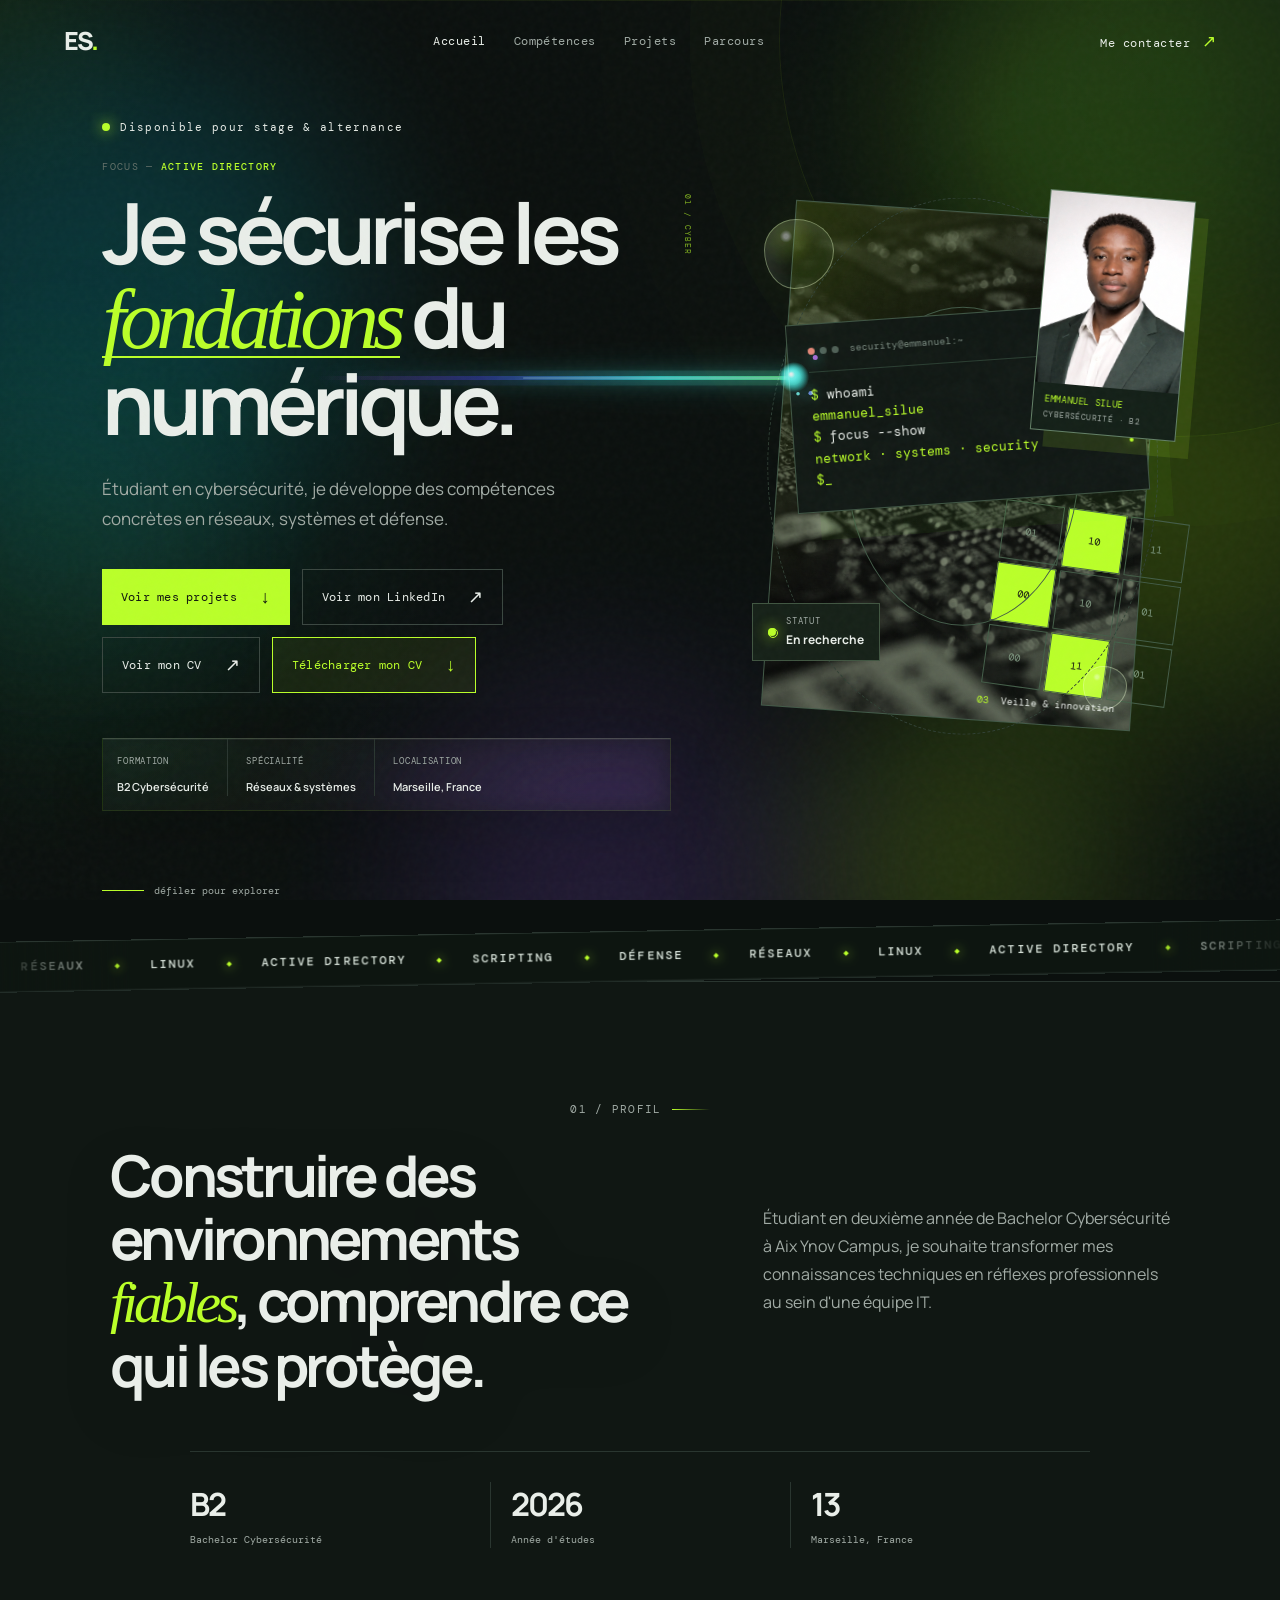
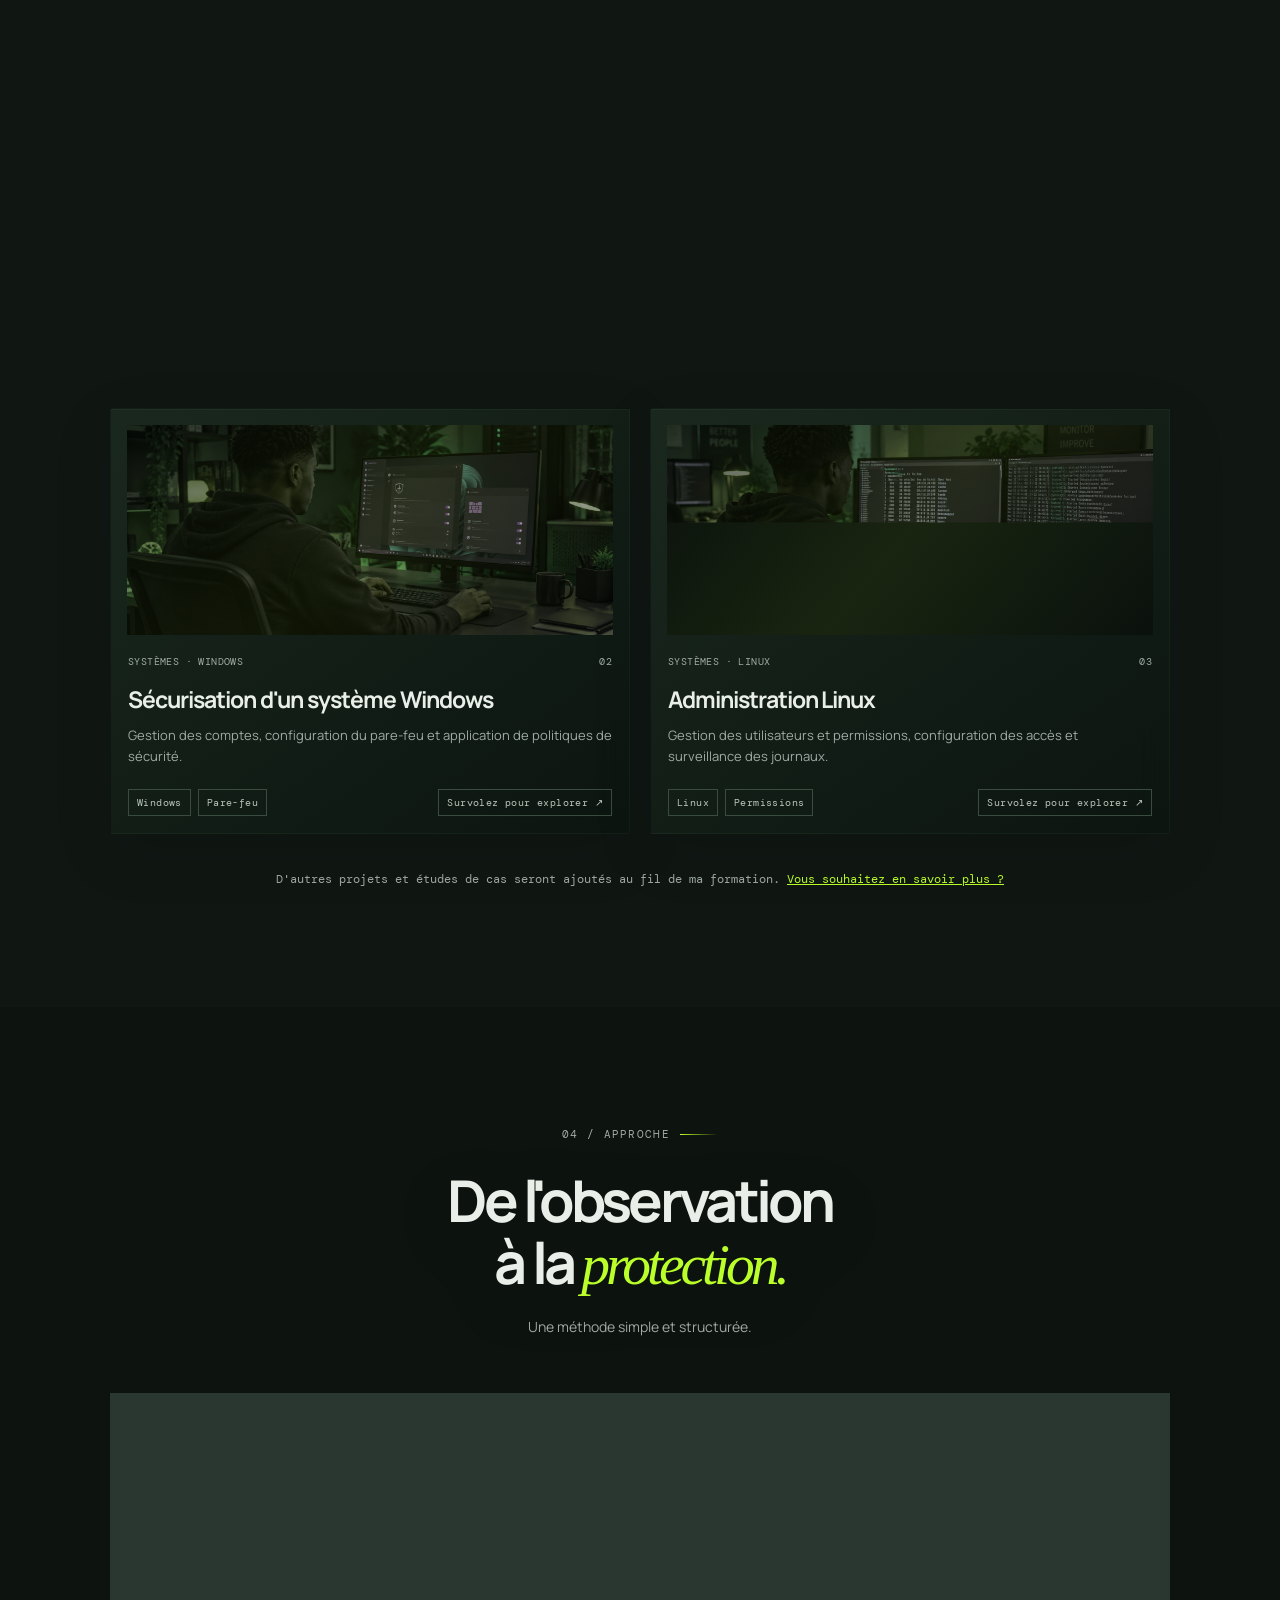
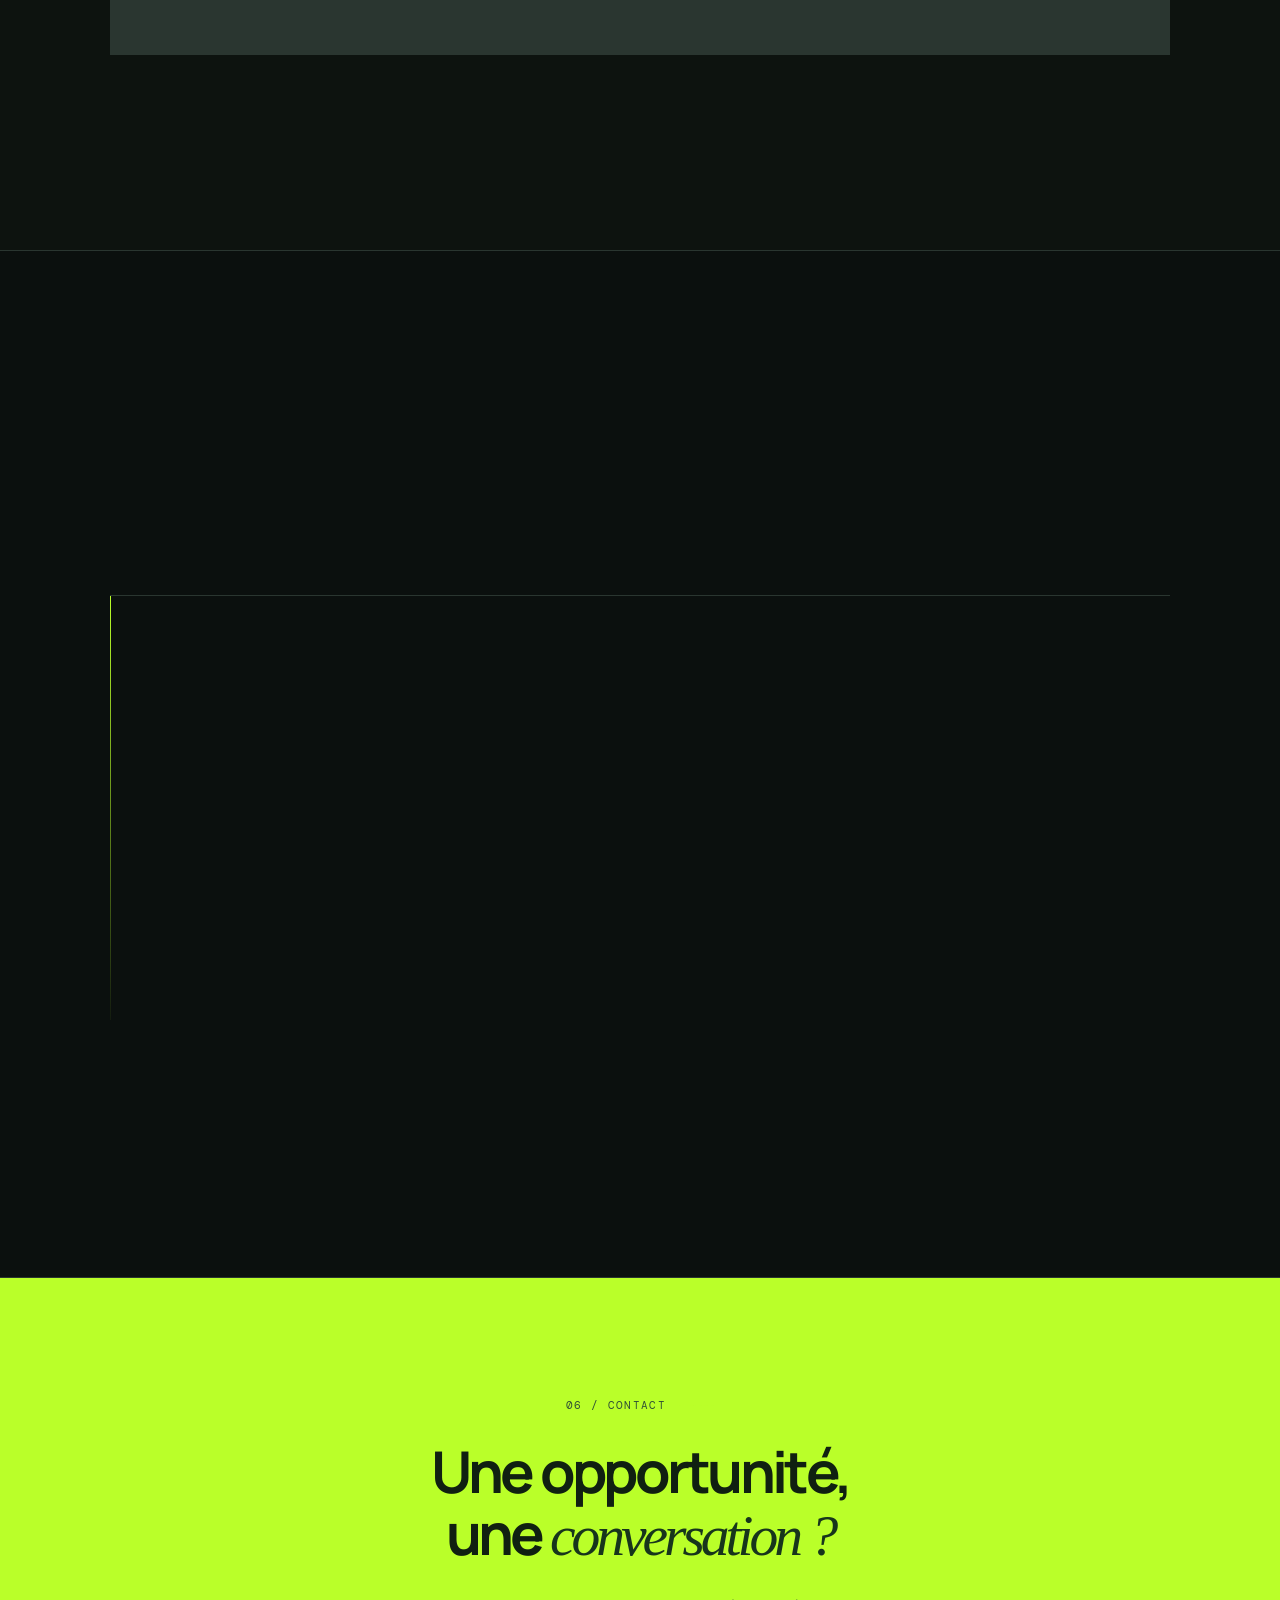
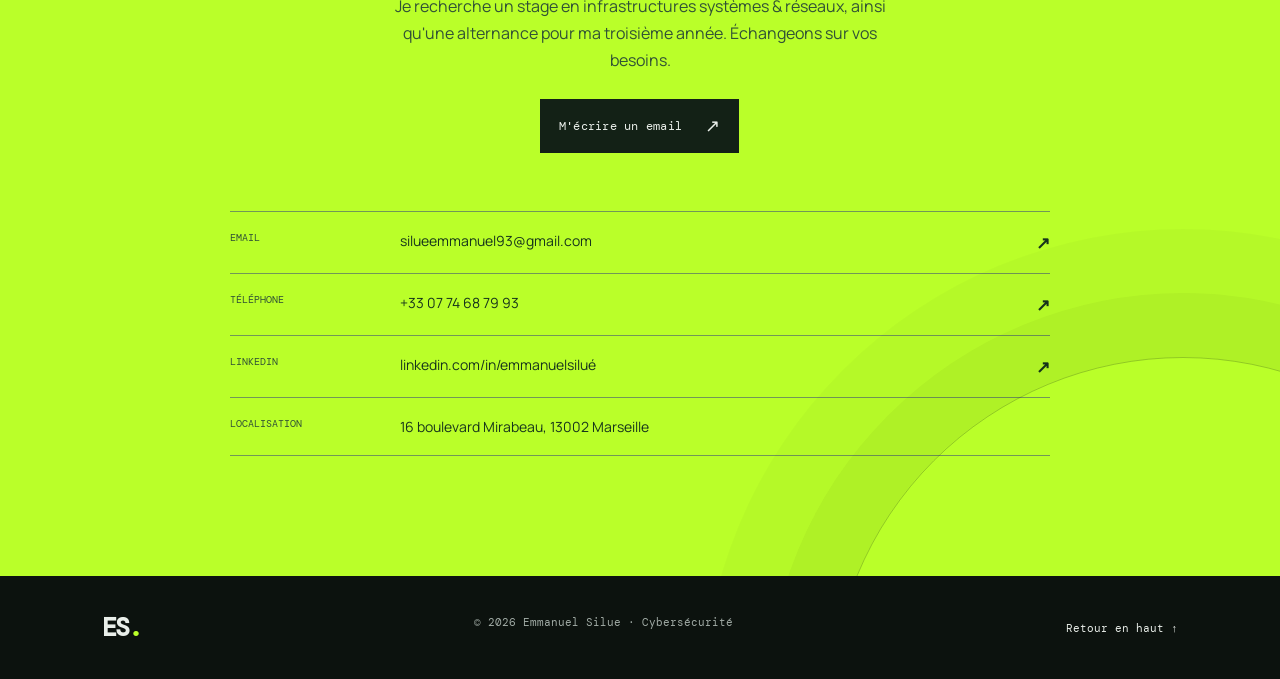
==== index.html @ ebdb75e3 "Ajout du portfolio" ====
<!doctype html>
<html lang="fr">
  <head>
    <meta charset="UTF-8" />
    <meta name="viewport" content="width=device-width, initial-scale=1.0" />
    <meta name="description" content="Portfolio d'Emmanuel Silue, étudiant en cybersécurité spécialisé réseaux et infrastructures systèmes." />
    <title>Emmanuel Silue — Cybersécurité</title>
    <link rel="preconnect" href="https://fonts.googleapis.com" />
    <link rel="preconnect" href="https://fonts.gstatic.com" crossorigin />
    <link href="https://fonts.googleapis.com/css2?family=DM+Mono:wght@400;500&family=Manrope:wght@400;500;600;700;800&display=swap" rel="stylesheet" />
    <link rel="stylesheet" href="styles.css" />
    <link rel="stylesheet" href="enhancements.css" />
    <link rel="stylesheet" href="project-dialog.css" />
    <link rel="stylesheet" href="premium.css" />
    <link rel="stylesheet" href="project-hover.css" />
    <link rel="stylesheet" href="project-images.css" />
    <link rel="stylesheet" href="portrait.css" />
    <link rel="stylesheet" href="motion.css?v=4" />
    <link rel="stylesheet" href="effects.css?v=4" />
    <link rel="stylesheet" href="v4.css?v=4" />
  </head>
  <body>
    <div class="boot-sequence" aria-hidden="true">
      <div class="boot-mark">ES<span>.</span></div>
      <div class="boot-copy"><span>INITIALISATION DU PORTFOLIO</span><b></b></div>
      <div class="boot-code">SYSTEMS · NETWORKS · SECURITY</div>
    </div>
    <canvas id="liquid-canvas" aria-hidden="true"></canvas>
    <div class="liquid-lens" aria-hidden="true"></div>
    <div class="chromatic-aurora" aria-hidden="true"><i></i><i></i><i></i></div>
    <div class="ambient-motion" aria-hidden="true"><i></i><i></i><i></i></div>
    <div class="motion-cursor" aria-hidden="true"><span></span></div>
    <div class="noise" aria-hidden="true"></div>
    <div class="cursor-glow" aria-hidden="true"></div>
    <div class="scan-line" aria-hidden="true"></div>
    <div class="reading-progress" aria-hidden="true"><span></span></div>

    <header class="site-header">
      <a class="brand" href="#accueil" aria-label="Retour à l'accueil">ES<span>.</span></a>
      <nav aria-label="Navigation principale">
        <a class="nav-link active" href="#accueil">Accueil</a>
        <a class="nav-link" href="#competences">Compétences</a>
        <a class="nav-link" href="#projets">Projets</a>
        <a class="nav-link" href="#parcours">Parcours</a>
      </nav>
      <a class="contact-top" href="#contact">Me contacter <span aria-hidden="true">↗</span></a>
    </header>

    <main>
      <section class="hero section" id="accueil">
        <div class="hero-copy reveal">
          <p class="eyebrow"><span></span> Disponible pour stage & alternance</p>
          <p class="role-loop" aria-label="Domaines de spécialisation">FOCUS — <strong id="role-word">RÉSEAUX</strong></p>
          <h1>Je sécurise les<br /><em>fondations</em> du numérique.</h1>
          <p class="intro">Étudiant en cybersécurité, je développe des compétences concrètes en réseaux, systèmes et défense.</p>
          <div class="hero-actions">
            <a class="button button-primary" href="#projets">Voir mes projets <span>↓</span></a>
            <a class="button button-ghost" href="https://www.linkedin.com/in/emmanuelsilu%C3%A9" target="_blank" rel="noopener noreferrer">Voir mon LinkedIn <span>↗</span></a>
            <a class="button button-ghost" href="CV_Emmanuel_Silue.pdf" target="_blank" rel="noopener noreferrer">Voir mon CV <span>↗</span></a>
            <a class="button button-cv" href="CV_Emmanuel_Silue.pdf" download="CV_Emmanuel_Silue.pdf">Télécharger mon CV <span>↓</span></a>
          </div>
          <div class="hero-metrics" aria-label="Informations principales">
            <div><span>FORMATION</span><strong>B2 Cybersécurité</strong></div>
            <div><span>SPÉCIALITÉ</span><strong>Réseaux & systèmes</strong></div>
            <div><span>LOCALISATION</span><strong>Marseille, France</strong></div>
          </div>
        </div>
        <div class="hero-art reveal" aria-label="Visuels liés à la cybersécurité" role="img">
          <div class="liquid-orb liquid-orb-one" aria-hidden="true"></div>
          <div class="liquid-orb liquid-orb-two" aria-hidden="true"></div>
          <div class="cyber-slideshow" aria-hidden="true">
            <div class="cyber-slide active" style="background-image:url('assets/cyber-network.jpg')"></div>
            <div class="cyber-slide" style="background-image:url('assets/server-room.jpg')"></div>
            <div class="cyber-slide" style="background-image:url('assets/circuit-board.jpg')"></div>
            <div class="slide-caption"><span id="slide-number">01</span><span id="slide-title">Analyse des flux</span></div>
          </div>
          <figure class="portrait-card">
            <img src="assets/emmanuel-silue.jpeg" alt="Portrait professionnel d'Emmanuel Silue" />
            <figcaption><span>EMMANUEL SILUE</span><small>CYBERSÉCURITÉ · B2</small></figcaption>
          </figure>
          <div class="orbit orbit-one"></div><div class="orbit orbit-two"></div>
          <div class="terminal-card">
            <div class="terminal-bar"><i></i><i></i><i></i><span>security@emmanuel:~</span></div>
            <p><b>$</b> whoami</p>
            <p class="terminal-output">emmanuel_silue</p>
            <p><b>$</b> focus --show</p>
            <p class="terminal-output">network · systems · security</p>
            <p><b>$</b><span class="caret">_</span></p>
          </div>
          <div class="status-card"><span class="status-dot"></span><div><small>STATUT</small><strong>En recherche</strong></div></div>
          <div class="grid-core"><span>01</span><span>10</span><span>11</span><span>00</span><span>10</span><span>01</span><span>00</span><span>11</span><span>01</span></div>
        </div>
        <div class="scroll-hint"><span></span> défiler pour explorer</div>
      </section>

      <div class="tech-marquee" aria-hidden="true">
        <div class="tech-marquee-track">
          <span>RÉSEAUX</span><i>◆</i><span>LINUX</span><i>◆</i><span>ACTIVE DIRECTORY</span><i>◆</i><span>SCRIPTING</span><i>◆</i><span>DÉFENSE</span><i>◆</i>
          <span>RÉSEAUX</span><i>◆</i><span>LINUX</span><i>◆</i><span>ACTIVE DIRECTORY</span><i>◆</i><span>SCRIPTING</span><i>◆</i><span>DÉFENSE</span><i>◆</i>
        </div>
      </div>

      <section class="about section section-grid" id="profil">
        <p class="section-label reveal">01 / PROFIL</p>
        <div class="about-content reveal">
          <h2>Construire des environnements <em>fiables</em>, comprendre ce qui les protège.</h2>
          <div class="about-text"><p>Étudiant en deuxième année de Bachelor Cybersécurité à Aix Ynov Campus, je souhaite transformer mes connaissances techniques en réflexes professionnels au sein d'une équipe IT.</p></div>
        </div>
        <div class="stats reveal">
          <div><strong>B2</strong><span>Bachelor Cybersécurité</span></div>
          <div><strong>2026</strong><span>Année d'études</span></div>
          <div><strong>13</strong><span>Marseille, France</span></div>
        </div>
      </section>

      <section class="skills section" id="competences">
        <p class="section-label reveal">02 / COMPÉTENCES</p>
        <div class="section-heading reveal"><h2>Mon terrain<br />d'<em>apprentissage.</em></h2><p>Des compétences développées par la pratique.</p></div>
        <div class="skills-list">
          <article class="skill-row reveal"><span class="skill-number">01</span><div><h3>Systèmes</h3><p>Administration et sécurisation d'environnements Windows & Linux.</p></div><div class="tags"><span>Windows</span><span>Linux</span><span>Permissions</span><span>Journaux système</span></div><span class="skill-arrow">↗</span></article>
          <article class="skill-row reveal"><span class="skill-number">02</span><div><h3>Réseaux</h3><p>Compréhension, analyse et surveillance des flux réseau.</p></div><div class="tags"><span>TCP/IP</span><span>DNS</span><span>HTTP</span><span>Wireshark</span></div><span class="skill-arrow">↗</span></article>
          <article class="skill-row reveal"><span class="skill-number">03</span><div><h3>Sécurité</h3><p>Mise en œuvre de bonnes pratiques de protection des postes.</p></div><div class="tags"><span>Pare-feu</span><span>Comptes utilisateurs</span><span>Mises à jour</span><span>Politiques</span></div><span class="skill-arrow">↗</span></article>
          <article class="skill-row reveal"><span class="skill-number">04</span><div><h3>Environnements</h3><p>Expérimentation et mise en situation dans des laboratoires dédiés.</p></div><div class="tags"><span>Machines virtuelles</span><span>Veille</span><span>Analyse</span></div><span class="skill-arrow">↗</span></article>
        </div>
      </section>

      <section class="projects section" id="projets">
        <p class="section-label reveal">03 / PROJETS</p>
        <div class="section-heading reveal"><h2>Apprendre en<br /><em>faisant.</em></h2><p>Trois projets techniques essentiels.</p></div>
        <div class="projects-grid">
          <article class="project-card large reveal project-interactive" tabindex="0"><div class="project-visual project-photo"><img src="assets/network-human.png" alt="Illustration d'un étudiant analysant du trafic réseau" /><span>TCP</span><span>DNS</span><span>HTTP</span><span>ACK</span></div><div class="project-meta"><span>RÉSEAU · WIRESHARK</span><span>01</span></div><h3>Analyse de trafic réseau</h3><p>Capture de paquets, lecture des protocoles TCP/IP, HTTP et DNS, puis identification d'anomalies de communication.</p><div class="project-footer"><span>Wireshark</span><span>TCP/IP</span><span class="hover-label">Survolez pour explorer ↗</span></div><div class="project-hover-panel"><span>01 / ANALYSE RÉSEAU</span><h3>Ce que j'ai réalisé</h3><ul><li>Capture et lecture de paquets sur un environnement de test.</li><li>Analyse des protocoles TCP/IP, DNS et HTTP.</li><li>Repérage de communications inhabituelles.</li></ul><div><b>Compétences :</b> Wireshark · TCP/IP · DNS · HTTP</div></div></article>
          <article class="project-card reveal project-interactive" tabindex="0"><div class="project-visual project-photo"><img src="assets/windows-human.png" alt="Illustration d'un étudiant sécurisant un poste Windows" /></div><div class="project-meta"><span>SYSTÈMES · WINDOWS</span><span>02</span></div><h3>Sécurisation d'un système Windows</h3><p>Gestion des comptes, configuration du pare-feu et application de politiques de sécurité.</p><div class="project-footer"><span>Windows</span><span>Pare-feu</span><span class="hover-label">Survolez pour explorer ↗</span></div><div class="project-hover-panel"><span>02 / SÉCURITÉ WINDOWS</span><h3>Ce que j'ai réalisé</h3><ul><li>Gestion des comptes et des droits utilisateurs.</li><li>Configuration du pare-feu Windows.</li><li>Application de mises à jour et de politiques de sécurité.</li></ul><div><b>Compétences :</b> Windows · Pare-feu · Comptes · Mises à jour</div></div></article>
          <article class="project-card reveal project-interactive" tabindex="0"><div class="project-visual project-photo"><img src="assets/linux-human.png" alt="Illustration d'un étudiant administrant un système Linux" /></div><div class="project-meta"><span>SYSTÈMES · LINUX</span><span>03</span></div><h3>Administration Linux</h3><p>Gestion des utilisateurs et permissions, configuration des accès et surveillance des journaux.</p><div class="project-footer"><span>Linux</span><span>Permissions</span><span class="hover-label">Survolez pour explorer ↗</span></div><div class="project-hover-panel"><span>03 / ADMINISTRATION LINUX</span><h3>Ce que j'ai réalisé</h3><ul><li>Gestion des utilisateurs, groupes et droits d'accès.</li><li>Configuration des permissions fichiers et répertoires.</li><li>Consultation des journaux système pour suivre l'activité.</li></ul><div><b>Compétences :</b> Linux · Permissions · Accès · Journaux</div></div></article>
        </div>
        <p class="project-note reveal">D'autres projets et études de cas seront ajoutés au fil de ma formation. <a href="#contact">Vous souhaitez en savoir plus ?</a></p>
      </section>

      <dialog class="project-dialog" id="project-dialog" aria-labelledby="dialog-title">
        <div class="dialog-top"><span id="dialog-category">PROJET</span><button class="dialog-close" type="button" aria-label="Fermer la fiche projet">×</button></div>
        <h2 id="dialog-title"></h2><p class="dialog-intro" id="dialog-intro"></p>
        <div class="dialog-grid"><div><h3>Ce que j'ai réalisé</h3><ul id="dialog-tasks"></ul></div><div><h3>Compétences mobilisées</h3><div class="dialog-tags" id="dialog-tags"></div><h3 class="learning-title">Ce que ce projet m'a apporté</h3><p id="dialog-learning"></p></div></div>
        <p class="dialog-note">Projet réalisé dans le cadre de ma formation en cybersécurité.</p>
      </dialog>

      <section class="method section" id="approche">
        <p class="section-label reveal">04 / APPROCHE</p>
        <div class="section-heading reveal"><h2>De l'observation<br />à la <em>protection.</em></h2><p>Une méthode simple et structurée.</p></div>
        <div class="method-grid">
          <article class="method-card reveal"><span>01</span><div class="method-icon">⌁</div><h3>Observer</h3><p>Comprendre les équipements, flux, comptes et services actifs.</p></article>
          <article class="method-card reveal"><span>02</span><div class="method-icon">◉</div><h3>Analyser</h3><p>Étudier les échanges et repérer les comportements inhabituels.</p></article>
          <article class="method-card reveal"><span>03</span><div class="method-icon">◇</div><h3>Renforcer</h3><p>Appliquer les protections adaptées à l'environnement.</p></article>
          <article class="method-card reveal"><span>04</span><div class="method-icon">↻</div><h3>Progresser</h3><p>Documenter, tester et améliorer continuellement.</p></article>
        </div>
        <div class="recruiter-note reveal"><span>OBJECTIF</span><p>Contribuer à l'administration et à la sécurisation d'une infrastructure IT.</p></div>
      </section>

      <section class="journey section" id="parcours">
        <p class="section-label reveal">05 / PARCOURS</p>
        <div class="section-heading reveal"><h2>Une trajectoire<br />en <em>construction.</em></h2></div>
        <div class="timeline">
          <article class="timeline-item reveal"><div class="timeline-date">2026 — aujourd'hui</div><div><h3>Bachelor Cybersécurité · B2</h3><p>Aix Ynov Campus, Marseille</p></div><span class="timeline-state">EN COURS</span></article>
          <article class="timeline-item reveal"><div class="timeline-date">2025</div><div><h3>Bachelor Cybersécurité · B1</h3><p>Aix Ynov Campus, France</p></div></article>
          <article class="timeline-item reveal"><div class="timeline-date">2024</div><div><h3>Licence 1 Multimédia & Art numérique</h3><p>Université Virtuelle de Côte d'Ivoire</p></div></article>
          <article class="timeline-item reveal"><div class="timeline-date">2023</div><div><h3>Baccalauréat série D</h3><p>Abidjan, Côte d'Ivoire</p></div></article>
        </div>
        <div class="experience reveal"><p class="section-label">QUALITÉS</p><p>Communication, écoute et autonomie au service de mes projets techniques.</p></div>
      </section>

      <section class="contact section" id="contact">
        <p class="section-label reveal">06 / CONTACT</p>
        <div class="contact-main reveal"><h2>Une opportunité,<br />une <em>conversation ?</em></h2><p>Je recherche un stage en infrastructures systèmes & réseaux, ainsi qu'une alternance pour ma troisième année. Échangeons sur vos besoins.</p><a class="button button-primary" href="mailto:silueemmanuel93@gmail.com">M'écrire un email <span>↗</span></a></div>
        <div class="contact-details reveal">
          <a href="mailto:silueemmanuel93@gmail.com"><span>EMAIL</span>silueemmanuel93@gmail.com <b>↗</b></a>
          <a href="tel:+33774687993"><span>TÉLÉPHONE</span>+33 07 74 68 79 93 <b>↗</b></a>
          <a href="https://www.linkedin.com/in/emmanuelsilu%C3%A9" target="_blank" rel="noopener noreferrer" aria-label="Ouvrir le profil LinkedIn d'Emmanuel Silue dans un nouvel onglet"><span>LINKEDIN</span>linkedin.com/in/emmanuelsilué <b>↗</b></a>
          <div><span>LOCALISATION</span>16 boulevard Mirabeau, 13002 Marseille</div>
        </div>
      </section>
    </main>
    <footer><a class="brand" href="#accueil">ES<span>.</span></a><p>© <span id="year"></span> Emmanuel Silue · Cybersécurité</p><a href="#accueil">Retour en haut ↑</a></footer>
    <script src="script.js?v=4"></script>
    <script src="effects.js?v=4"></script>
  </body>
</html>
---- styles.css ----
:root{--ink:#e9eee9;--muted:#a1aba5;--paper:#0b100e;--panel:#121a16;--line:#2a3630;--lime:#baff29;--acid:#dfff55;--mono:'DM Mono',monospace;--sans:'Manrope',sans-serif}*{box-sizing:border-box}html{scroll-behavior:smooth}body{margin:0;background:var(--paper);color:var(--ink);font-family:var(--sans);overflow-x:hidden}.noise{position:fixed;inset:0;pointer-events:none;opacity:.035;z-index:8;background-image:url("data:image/svg+xml,%3Csvg viewBox='0 0 180 180' xmlns='http://www.w3.org/2000/svg'%3E%3Cfilter id='n'%3E%3CfeTurbulence type='fractalNoise' baseFrequency='.8' numOctaves='4' stitchTiles='stitch'/%3E%3C/filter%3E%3Crect width='100%25' height='100%25' filter='url(%23n)' opacity='.8'/%3E%3C/svg%3E")}.cursor-glow{position:fixed;width:460px;height:460px;border-radius:50%;pointer-events:none;background:radial-gradient(circle,rgba(132,255,42,.06),transparent 65%);transform:translate(-50%,-50%);z-index:-1}.site-header{height:82px;position:fixed;top:0;z-index:7;width:100%;display:flex;align-items:center;justify-content:space-between;padding:0 clamp(22px,5vw,80px);border-bottom:1px solid transparent;transition:.35s}.site-header.scrolled{background:rgba(11,16,14,.86);backdrop-filter:blur(18px);border-color:var(--line)}.brand{font-size:25px;letter-spacing:-2px;font-weight:800;color:var(--ink);text-decoration:none}.brand span{color:var(--lime)}nav{display:flex;gap:28px}.nav-link,.contact-top{font:12px var(--mono);letter-spacing:.04em;text-decoration:none;color:var(--muted);transition:color .2s}.nav-link:hover,.nav-link.active,.contact-top{color:var(--ink)}.contact-top span{color:var(--lime);font-size:17px;margin-left:4px}.section{padding:140px clamp(22px,8vw,128px);position:relative}.hero{min-height:100vh;display:flex;align-items:center;padding-top:112px;gap:6vw}.hero-copy{max-width:700px;position:relative;z-index:1}.eyebrow,.section-label{font:11px var(--mono);letter-spacing:.12em;color:var(--muted);margin:0 0 26px}.eyebrow{color:var(--ink);display:flex;gap:10px;align-items:center}.eyebrow span,.status-dot{width:8px;height:8px;background:var(--lime);border-radius:50%;box-shadow:0 0 14px var(--lime)}h1,h2,h3,p{margin-top:0}h1{font-size:clamp(48px,6.6vw,104px);line-height:.99;letter-spacing:-.07em;margin-bottom:29px;font-weight:700}h1 em,h2 em{font-family:Georgia,serif;font-weight:400;letter-spacing:-.07em;color:var(--lime)}.intro{max-width:535px;color:var(--muted);font-size:17px;line-height:1.75}.hero-actions{display:flex;flex-wrap:wrap;gap:12px;margin-top:36px}.button{display:inline-flex;align-items:center;gap:23px;text-decoration:none;padding:15px 19px;font:12px var(--mono);letter-spacing:.02em;transition:transform .2s}.button:hover{transform:translateY(-3px)}.button span{font-size:18px}.button-primary{background:var(--lime);color:#10160f}.button-ghost{border:1px solid #3a4740;color:var(--ink)}.button-cv{border:1px solid var(--lime);background:rgba(186,255,41,.08);color:var(--lime)}.hero-art{height:min(59vw,590px);aspect-ratio:1/1;position:relative;flex:1;min-width:430px;max-width:640px}.orbit{position:absolute;border:1px solid #314136;border-radius:50%;left:50%;top:50%;transform:translate(-50%,-50%)}.orbit-one{width:79%;height:79%;border-style:dashed;animation:spin 28s linear infinite}.orbit-two{width:54%;height:54%;border-color:#425a48}.terminal-card{position:absolute;z-index:2;background:#101814;border:1px solid #3e5443;width:82%;top:24%;left:10%;padding:18px 20px 20px;box-shadow:22px 28px 0 rgba(117,255,42,.05);font:13px/1.65 var(--mono);transform:rotate(-4deg)}.terminal-bar{display:flex;gap:5px;align-items:center;border-bottom:1px solid #2a3d31;padding-bottom:12px;margin-bottom:12px}.terminal-bar i{width:7px;height:7px;border-radius:50%;background:#506157}.terminal-bar i:first-child{background:#e48373}.terminal-bar span{margin-left:6px;color:#77877d;font-size:10px}.terminal-card p{margin:0}.terminal-card b,.terminal-output,.caret{color:var(--lime);font-weight:400}.caret{animation:blink 1s step-end infinite}.grid-core{position:absolute;right:0;bottom:11%;width:43%;aspect-ratio:1;display:grid;grid-template-columns:repeat(3,1fr);gap:4px;transform:rotate(8deg)}.grid-core span{border:1px solid #445e49;display:grid;place-items:center;font:10px var(--mono);color:#809b83}.grid-core span:nth-child(2),.grid-core span:nth-child(4),.grid-core span:nth-child(8){background:var(--lime);color:#111}.status-card{position:absolute;z-index:3;display:flex;gap:10px;align-items:center;bottom:17%;left:1%;background:#162118;border:1px solid #405541;padding:11px 15px}.status-card small{display:block;font:9px var(--mono);color:var(--muted);letter-spacing:.08em}.status-card strong{font-size:12px}.scroll-hint{position:absolute;left:clamp(22px,8vw,128px);bottom:34px;font:10px var(--mono);color:var(--muted);display:flex;align-items:center;gap:10px}.scroll-hint span{width:42px;height:1px;background:var(--lime)}.section-grid{display:grid;grid-template-columns:1fr 4fr;gap:9vw;background:#101713;border-top:1px solid var(--line);border-bottom:1px solid var(--line)}.about-content{display:grid;grid-template-columns:1.3fr 1fr;gap:8vw}.about h2,.section-heading h2,.contact h2{font-size:clamp(38px,4.5vw,68px);line-height:1.08;letter-spacing:-.065em;margin:0}.about-text{color:var(--muted);line-height:1.75;font-size:15px}.about-text p{margin-bottom:20px}.stats{grid-column:2;display:grid;grid-template-columns:repeat(3,1fr);border-top:1px solid var(--line);padding-top:30px}.stats div{padding:0 20px;border-left:1px solid var(--line)}.stats div:first-child{border:0;padding-left:0}.stats strong{display:block;font-size:32px;letter-spacing:-.06em}.stats span{font:10px var(--mono);color:var(--muted)}.skills{border-bottom:1px solid var(--line)}.skills>.section-label,.projects>.section-label,.journey>.section-label{position:absolute;top:150px}.section-heading{display:flex;justify-content:space-between;align-items:end;margin-left:24%;margin-bottom:65px}.section-heading p{max-width:290px;color:var(--muted);line-height:1.7;font-size:14px;margin:0}.skills-list{margin-left:24%;border-top:1px solid var(--line)}.skill-row{display:grid;grid-template-columns:60px 1.1fr 1.25fr 20px;gap:22px;align-items:center;padding:27px 0;border-bottom:1px solid var(--line);transition:padding .25s,background .25s}.skill-row:hover{padding-left:14px;background:#111a15}.skill-number,.project-meta,.tags,.project-footer,.timeline-date,.timeline-state{font:10px var(--mono);letter-spacing:.04em;color:var(--muted)}.skill-row h3{font-size:22px;letter-spacing:-.04em;margin:0 0 6px}.skill-row p{font-size:13px;color:var(--muted);margin:0;line-height:1.5}.tags{display:flex;gap:6px;flex-wrap:wrap}.tags span,.project-footer>span:not(.project-link){border:1px solid #3a4b40;padding:6px 8px;color:#bbc7bc}.skill-arrow{font-size:22px;color:var(--lime)}.projects{background:#101713}.projects-grid{margin-left:24%;display:grid;grid-template-columns:1fr 1fr;gap:16px}.project-card{background:#141e18;padding:17px;border:1px solid transparent;transition:border .25s,transform .25s}.project-card:hover{border-color:#536958;transform:translateY(-4px)}.project-card.large{grid-column:span 2}.project-visual{height:210px;background:#0d1410;margin:-1px -1px 20px;position:relative;overflow:hidden}.large .project-visual{height:265px}.project-meta{display:flex;justify-content:space-between;margin-bottom:15px}.project-card h3{font-size:23px;letter-spacing:-.045em;margin-bottom:10px}.project-card>p{font-size:13px;color:var(--muted);line-height:1.65;max-width:590px}.project-footer{margin-top:21px;display:flex;gap:7px;align-items:center}.project-link{margin-left:auto;color:var(--lime)}.packets{background:linear-gradient(115deg,#101d14,#0a100d)}.packets span{position:absolute;border:1px solid #6d876f;padding:7px 11px;font:11px var(--mono);color:var(--lime);animation:float 4s ease-in-out infinite}.packets span:nth-child(1){top:24%;left:16%}.packets span:nth-child(2){top:52%;left:40%;animation-delay:-1.2s}.packets span:nth-child(3){top:17%;right:17%;animation-delay:-.5s}.packets span:nth-child(4){bottom:17%;right:25%;animation-delay:-2s}.packets i{position:absolute;height:1px;background:#567259;transform-origin:left}.packets i:nth-of-type(1){width:33%;top:34%;left:27%;transform:rotate(20deg)}.packets i:nth-of-type(2){width:27%;top:32%;left:54%;transform:rotate(-18deg)}.packets i:nth-of-type(3){width:25%;top:60%;left:50%;transform:rotate(22deg)}.windows{display:flex;align-items:center;justify-content:center;gap:25px}.shield{width:80px;height:96px;border:2px solid var(--lime);clip-path:polygon(50% 0,100% 16%,91% 78%,50% 100%,9% 78%,0 16%);display:grid;place-items:center;font-size:35px;color:var(--lime);box-shadow:0 0 35px rgba(186,255,41,.15)}.window-lines{width:150px}.window-lines i{display:block;height:8px;margin:11px 0;background:#34493a}.window-lines i:nth-child(2){width:70%;background:#6a8f69}.window-lines i:nth-child(4){width:47%}.linux{padding:40px;color:#89af89;font:12px/1.8 var(--mono)}.linux p{margin:0}.linux b,.linux span{color:var(--lime);font-weight:400}.project-note{margin:37px 0 0 24%;font:12px var(--mono);color:var(--muted)}.project-note a{color:var(--lime)}.journey{border-bottom:1px solid var(--line)}.timeline{margin-left:24%;border-top:1px solid var(--line)}.timeline-item{display:grid;grid-template-columns:185px 1fr auto;gap:25px;align-items:center;padding:28px 0;border-bottom:1px solid var(--line)}.timeline-item h3{font-size:19px;letter-spacing:-.04em;margin:0 0 5px}.timeline-item p{font-size:13px;color:var(--muted);margin:0}.timeline-state{color:var(--lime);border:1px solid #527542;padding:6px 7px}.experience{margin:70px 0 0 24%;padding:26px 0 0;border-top:1px solid var(--line);display:grid;grid-template-columns:185px 1fr;gap:25px}.experience p:last-child{max-width:610px;color:var(--muted);line-height:1.75;font-size:14px}.contact{background:var(--lime);color:#102011;display:grid;grid-template-columns:24% 1fr;gap:0}.contact .section-label{color:#315236}.contact-main{max-width:700px}.contact h2 em{color:#17351c}.contact-main>p{max-width:500px;margin:25px 0;color:#315236;line-height:1.7}.contact .button-primary{background:#132116;color:var(--ink)}.contact-details{grid-column:2;margin-top:82px;border-top:1px solid #719758}.contact-details a,.contact-details>div{display:grid;grid-template-columns:150px 1fr auto;gap:20px;padding:19px 0;border-bottom:1px solid #719758;color:#17351c;text-decoration:none;font-size:14px;transition:padding .2s}.contact-details a:hover{padding-left:10px}.contact-details span{font:10px var(--mono);color:#315236}.contact-details b{font-size:17px}footer{padding:35px clamp(22px,8vw,128px);display:flex;justify-content:space-between;align-items:center;background:#0c120e;color:var(--muted);font:11px var(--mono)}footer a:last-child{color:var(--ink);text-decoration:none}@keyframes spin{to{transform:translate(-50%,-50%) rotate(360deg)}}@keyframes blink{50%{opacity:0}}@keyframes float{50%{transform:translateY(-8px)}}.reveal{opacity:0;transform:translateY(25px);transition:opacity .7s ease,transform .7s ease}.reveal.visible{opacity:1;transform:none}@media(max-width:800px){.site-header{height:65px;padding:0 22px}nav{display:none}.contact-top{font-size:10px}.hero{min-height:auto;display:block;padding-top:130px;padding-bottom:95px}.hero-art{min-width:0;width:100%;height:auto;margin:70px auto 0}.section{padding:90px 22px}.section-grid,.contact{display:block}.about-content{display:block}.about h2{margin-bottom:28px}.stats{grid-column:auto;margin-top:42px}.stats strong{font-size:25px}.skills>.section-label,.projects>.section-label,.journey>.section-label{position:static}.section-heading{margin:0 0 40px;display:block}.section-heading p{margin-top:20px}.skills-list,.projects-grid,.timeline,.experience,.project-note{margin-left:0}.skill-row{grid-template-columns:36px 1fr 17px;gap:12px}.skill-row .tags{grid-column:2}.skill-row p{display:none}.project-card.large{grid-column:auto}.large .project-visual{height:210px}.projects-grid{grid-template-columns:1fr}.timeline-item{grid-template-columns:1fr;gap:7px}.timeline-state{position:absolute;right:0}.timeline-item{position:relative}.experience{display:block;margin-top:48px}.experience .section-label{margin-bottom:18px}.contact-main{padding-top:0}.contact-details{margin-top:52px}.contact-details a,.contact-details>div{grid-template-columns:1fr auto;gap:7px}.contact-details span{grid-column:1/-1}footer{display:grid;gap:18px}.scroll-hint{display:none}}@media(prefers-reduced-motion:reduce){*{animation-duration:.01ms!important;transition-duration:.01ms!important;scroll-behavior:auto!important}}
---- enhancements.css ----
.cyber-slideshow{position:absolute;inset:7%;overflow:hidden;border:1px solid #425a48;transform:rotate(4deg);background:#121a16}.cyber-slide{position:absolute;inset:0;background-position:center;background-size:cover;opacity:0;filter:grayscale(1) contrast(1.15) brightness(.45) sepia(.5) hue-rotate(45deg);transform:scale(1.08);transition:opacity .75s ease,transform 3s ease}.cyber-slide.active{opacity:1;transform:scale(1)}.cyber-slideshow:after{content:'';position:absolute;inset:0;background:linear-gradient(135deg,rgba(186,255,41,.16),transparent 48%,rgba(7,12,9,.6));mix-blend-mode:screen}.slide-caption{position:absolute;z-index:1;right:16px;bottom:14px;display:flex;gap:12px;align-items:center;font:10px var(--mono);color:var(--ink)}.slide-caption span:first-child{color:var(--lime)}.hero-art .orbit{z-index:1}.hero-art .orbit-one{width:91%;height:91%}.terminal-card{background:rgba(16,24,20,.91);backdrop-filter:blur(5px)}.method{background:#0d130f;border-bottom:1px solid var(--line)}.method>.section-label{position:absolute;top:150px}.method-grid{margin-left:24%;display:grid;grid-template-columns:repeat(2,1fr);gap:1px;background:var(--line);border:1px solid var(--line)}.method-card{background:#121a16;padding:28px;min-height:250px;position:relative;transition:background .25s}.method-card:hover{background:#18231c}.method-card>span{font:10px var(--mono);color:var(--lime)}.method-icon{font-size:35px;color:var(--lime);margin:32px 0 20px}.method-card h3{font-size:22px;letter-spacing:-.04em;margin:0 0 8px}.method-card p{font-size:13px;line-height:1.7;color:var(--muted);margin:0}.recruiter-note{margin:40px 0 0 24%;border-left:2px solid var(--lime);padding:8px 0 8px 24px;display:grid;grid-template-columns:185px 1fr;gap:20px}.recruiter-note span{font:10px var(--mono);color:var(--lime)}.recruiter-note p{margin:0;color:var(--muted);line-height:1.75;font-size:14px;max-width:640px}@media(max-width:800px){.cyber-slideshow{inset:5%}.method>.section-label{position:static}.method-grid{margin-left:0;grid-template-columns:1fr}.recruiter-note{margin-left:0;display:block}.recruiter-note span{display:block;margin-bottom:14px}}
---- project-dialog.css ----
.project-link{margin-left:auto;color:var(--lime);background:transparent;border:0;padding:6px 0;font:10px var(--mono);letter-spacing:.04em;cursor:pointer}.project-link:hover{color:var(--acid);text-decoration:underline}.project-dialog{width:min(780px,calc(100% - 36px));max-height:min(760px,calc(100% - 36px));overflow:auto;border:1px solid #526a58;background:#111a15;color:var(--ink);padding:28px;box-shadow:0 25px 90px rgba(0,0,0,.65)}.project-dialog::backdrop{background:rgba(3,7,5,.8);backdrop-filter:blur(5px)}.dialog-top{display:flex;justify-content:space-between;align-items:center;font:10px var(--mono);color:var(--lime);letter-spacing:.1em}.dialog-close{width:34px;height:34px;border:1px solid #526a58;background:transparent;color:var(--ink);font-size:25px;line-height:1;cursor:pointer}.dialog-close:hover{background:var(--lime);color:#102011}.project-dialog h2{font-size:clamp(31px,5vw,52px);letter-spacing:-.06em;margin:32px 0 14px}.dialog-intro{font-size:16px;line-height:1.7;color:var(--muted);max-width:680px}.dialog-grid{display:grid;grid-template-columns:1fr 1fr;gap:42px;border-top:1px solid var(--line);padding-top:25px;margin-top:31px}.dialog-grid h3{font:11px var(--mono);letter-spacing:.08em;color:var(--lime);margin-bottom:16px}.dialog-grid ul{padding:0;list-style:none;margin:0}.dialog-grid li{position:relative;padding:0 0 13px 19px;color:var(--muted);font-size:13px;line-height:1.55}.dialog-grid li:before{content:'↗';position:absolute;left:0;color:var(--lime)}.dialog-tags{display:flex;gap:7px;flex-wrap:wrap}.dialog-tags span{border:1px solid #3a4b40;padding:7px 9px;font:10px var(--mono);color:#bbc7bc}.learning-title{margin-top:33px}.dialog-grid p{font-size:13px;line-height:1.65;color:var(--muted)}.dialog-note{border-top:1px solid var(--line);padding-top:18px;margin:30px 0 0;font:10px var(--mono);color:var(--muted)}@media(max-width:600px){.project-dialog{padding:21px}.dialog-grid{grid-template-columns:1fr;gap:9px}.project-footer{flex-wrap:wrap}.project-link{margin-left:0;width:100%;text-align:left;margin-top:5px}}
---- premium.css ----
body:before{content:'';position:fixed;inset:0;z-index:-2;pointer-events:none;background:radial-gradient(circle at 78% 15%,rgba(155,255,49,.075),transparent 21%),radial-gradient(circle at 10% 62%,rgba(65,125,82,.09),transparent 29%)}.scan-line{position:fixed;z-index:6;left:0;right:0;height:1px;pointer-events:none;background:linear-gradient(90deg,transparent,rgba(186,255,41,.22),transparent);opacity:.35;animation:scan 10s linear infinite}.reading-progress{position:fixed;z-index:10;top:0;left:0;width:100%;height:2px;background:transparent}.reading-progress span{display:block;width:0;height:100%;background:var(--lime);box-shadow:0 0 12px var(--lime);transition:width .1s linear}.hero-metrics{display:flex;gap:0;margin-top:45px;border-top:1px solid var(--line);max-width:600px}.hero-metrics>div{padding:16px 18px 0 0;margin-right:18px;border-right:1px solid var(--line)}.hero-metrics>div:last-child{border:0;margin:0}.hero-metrics span{display:block;font:9px var(--mono);letter-spacing:.08em;color:var(--muted);margin-bottom:7px}.hero-metrics strong{font-size:11px;font-weight:600;white-space:nowrap}.project-interactive{transform-style:preserve-3d;will-change:transform}.project-interactive:after{content:'';position:absolute;inset:0;pointer-events:none;background:linear-gradient(115deg,rgba(255,255,255,.08),transparent 28%);opacity:0;transition:opacity .2s}.project-interactive:hover:after{opacity:1}.project-card .project-visual{transition:filter .35s,transform .35s}.project-card:hover .project-visual{filter:brightness(1.15);transform:scale(.985)}.method-card:before{content:'';position:absolute;width:80px;height:80px;border-radius:50%;right:22px;top:22px;background:radial-gradient(circle,rgba(186,255,41,.1),transparent 68%);opacity:0;transition:opacity .3s}.method-card:hover:before{opacity:1}@keyframes scan{from{top:-2%}to{top:102%}}@media(max-width:800px){.hero-metrics{display:grid;grid-template-columns:1fr 1fr;gap:0}.hero-metrics>div{margin:0;padding:14px 12px 0 0}.hero-metrics>div:last-child{margin-top:10px}.scan-line{display:none}}@media(prefers-reduced-motion:reduce){.scan-line{animation:none}.project-interactive{transform:none!important}}
---- project-hover.css ----
.project-interactive{position:relative;overflow:hidden;outline:none}.hover-label{margin-left:auto;color:var(--lime);font:10px var(--mono);letter-spacing:.04em}.project-hover-panel{position:absolute;z-index:4;inset:0;padding:28px;background:linear-gradient(145deg,rgba(18,35,23,.98),rgba(8,16,11,.99));border:1px solid #6a8b6c;display:flex;flex-direction:column;justify-content:center;opacity:0;transform:translateY(100%);pointer-events:none;transition:opacity .36s ease,transform .42s cubic-bezier(.2,.8,.2,1)}.project-interactive:hover .project-hover-panel,.project-interactive:focus .project-hover-panel{opacity:1;transform:none;pointer-events:auto}.project-hover-panel>span{font:10px var(--mono);letter-spacing:.1em;color:var(--lime);margin-bottom:16px}.project-hover-panel h3{font-size:25px;letter-spacing:-.05em;margin:0 0 15px}.project-hover-panel ul{list-style:none;margin:0 0 20px;padding:0}.project-hover-panel li{position:relative;padding:0 0 9px 18px;font-size:13px;color:#c6d0c8;line-height:1.45}.project-hover-panel li:before{content:'↗';position:absolute;left:0;color:var(--lime)}.project-hover-panel>div{font:10px var(--mono);line-height:1.7;color:var(--muted);border-top:1px solid #425646;padding-top:14px}.project-hover-panel b{color:var(--lime);font-weight:400}.project-interactive:focus-visible{box-shadow:0 0 0 2px var(--lime)}@media(max-width:800px){.project-hover-panel{position:relative;inset:auto;display:block;padding:20px 0 0;background:transparent;border:0;border-top:1px solid var(--line);opacity:1;transform:none;pointer-events:auto;margin-top:22px}.project-hover-panel h3{font-size:18px}.hover-label{display:none}.project-hover-panel li{font-size:12px}}
---- project-images.css ----
.project-photo{background:#0b120e}.project-photo img{display:block;width:100%;height:100%;object-fit:cover;filter:brightness(.62) saturate(.75) sepia(.16) hue-rotate(42deg);transition:filter .45s ease,transform .7s ease}.project-card:hover .project-photo img{filter:brightness(.78) saturate(.9) sepia(.12) hue-rotate(42deg);transform:scale(1.035)}.project-photo:after{content:'';position:absolute;inset:0;background:linear-gradient(130deg,rgba(7,13,9,.42),rgba(186,255,41,.08),rgba(7,13,9,.18));pointer-events:none}.project-photo span{position:absolute;z-index:1;border:1px solid rgba(187,255,188,.58);padding:6px 10px;font:10px var(--mono);color:var(--lime);background:rgba(7,14,9,.55)}.project-photo span:nth-of-type(1){left:17%;top:25%}.project-photo span:nth-of-type(2){left:42%;top:52%}.project-photo span:nth-of-type(3){right:21%;top:20%}.project-photo span:nth-of-type(4){right:30%;bottom:19%}@media(max-width:800px){.project-photo img{filter:brightness(.68) saturate(.8) sepia(.14) hue-rotate(42deg)}}
---- portrait.css ----
.portrait-card{position:absolute;z-index:4;right:-2%;top:4%;width:34%;margin:0;background:#142018;border:1px solid #638067;box-shadow:14px 16px 0 rgba(186,255,41,.12);transform:rotate(5deg);overflow:hidden}.portrait-card img{display:block;width:100%;aspect-ratio:3/4;object-fit:cover;object-position:center 18%;filter:saturate(.88) contrast(1.04)}.portrait-card figcaption{padding:10px 11px 11px;background:#142018}.portrait-card span{display:block;font:9px var(--mono);letter-spacing:.07em;color:var(--lime)}.portrait-card small{display:block;margin-top:4px;font:8px var(--mono);letter-spacing:.05em;color:var(--muted)}@media(max-width:800px){.portrait-card{width:37%;right:1%;top:2%;box-shadow:8px 9px 0 rgba(186,255,41,.12)}.portrait-card figcaption{padding:7px}.portrait-card span{font-size:7px}.portrait-card small{display:none}}
---- motion.css ----
/* Motion system: expressive on capable devices, quiet when motion is reduced. */
body{isolation:isolate}
.ambient-motion{position:fixed;inset:0;z-index:-1;overflow:hidden;pointer-events:none}
.ambient-motion i{position:absolute;border-radius:50%;filter:blur(80px);opacity:.16;will-change:transform}
.ambient-motion i:nth-child(1){width:34vw;height:34vw;min-width:320px;min-height:320px;background:#84ff2a;top:-14%;right:-8%;animation:ambient-one 16s ease-in-out infinite alternate}
.ambient-motion i:nth-child(2){width:28vw;height:28vw;min-width:260px;min-height:260px;background:#176c43;left:-11%;top:43%;animation:ambient-two 20s ease-in-out infinite alternate}
.ambient-motion i:nth-child(3){width:25vw;height:25vw;min-width:230px;min-height:230px;background:#baff29;right:12%;bottom:-14%;animation:ambient-three 18s ease-in-out infinite alternate}

.motion-cursor{position:fixed;z-index:20;left:0;top:0;width:34px;height:34px;border:1px solid rgba(186,255,41,.72);border-radius:50%;pointer-events:none;opacity:0;transform:translate3d(-50%,-50%,0);transition:width .2s,height .2s,background .2s,border-color .2s,opacity .2s;mix-blend-mode:difference}
.motion-cursor span{position:absolute;left:50%;top:50%;width:4px;height:4px;border-radius:50%;background:var(--lime);transform:translate(-50%,-50%)}
.motion-cursor.is-visible{opacity:1}
.motion-cursor.is-active{width:58px;height:58px;background:rgba(186,255,41,.18);border-color:var(--lime)}

.motion-ready .site-header{animation:header-drop .75s cubic-bezier(.2,.8,.2,1) both}
.motion-ready .hero-copy>*{opacity:0;transform:translateY(24px);animation:hero-rise .85s cubic-bezier(.16,1,.3,1) forwards}
.motion-ready .hero-copy>.eyebrow{animation-delay:.12s}
.motion-ready .hero-copy>h1{animation-delay:.21s}
.motion-ready .hero-copy>.intro{animation-delay:.3s}
.motion-ready .hero-copy>.hero-actions{animation-delay:.39s}
.motion-ready .hero-copy>.hero-metrics{animation-delay:.48s}
.motion-ready .hero-art{animation:hero-art-in 1.1s .24s cubic-bezier(.16,1,.3,1) both}
.hero h1 em{display:inline-block;position:relative}
.hero h1 em:after{content:'';position:absolute;left:0;right:0;bottom:.04em;height:2px;background:var(--lime);transform-origin:left;animation:line-grow 1s .85s cubic-bezier(.16,1,.3,1) both}

.tech-marquee{overflow:hidden;border-top:1px solid var(--line);border-bottom:1px solid var(--line);background:#0d1510;transform:rotate(-1deg) scale(1.015);position:relative;z-index:2}
.tech-marquee:before,.tech-marquee:after{content:'';position:absolute;z-index:2;top:0;bottom:0;width:11vw;pointer-events:none}
.tech-marquee:before{left:0;background:linear-gradient(90deg,#0d1510,transparent)}
.tech-marquee:after{right:0;background:linear-gradient(-90deg,#0d1510,transparent)}
.tech-marquee-track{display:flex;align-items:center;width:max-content;padding:16px 0;animation:marquee 24s linear infinite;will-change:transform}
.tech-marquee-track span{font:500 12px var(--mono);letter-spacing:.16em;color:#dce7de;white-space:nowrap;padding:0 30px}
.tech-marquee-track i{font-style:normal;font-size:7px;color:var(--lime);filter:drop-shadow(0 0 5px var(--lime))}

.reveal{transition-duration:.9s;transition-timing-function:cubic-bezier(.16,1,.3,1)}
.reveal.visible{transition-delay:var(--reveal-delay,0ms)}
.skill-row,.timeline-item,.method-card,.project-card{position:relative}
.skill-row:before,.timeline-item:before{content:'';position:absolute;left:0;bottom:-1px;height:1px;width:0;background:linear-gradient(90deg,var(--lime),transparent);transition:width .65s cubic-bezier(.16,1,.3,1)}
.skill-row:hover:before,.timeline-item:hover:before{width:100%}
.skill-row .tags span{transition:transform .25s,border-color .25s,color .25s}
.skill-row:hover .tags span{transform:translateY(-2px);border-color:#749a66;color:var(--lime)}

.button{position:relative;overflow:hidden;will-change:transform}
.button:before{content:'';position:absolute;top:-40%;left:-90%;width:55%;height:180%;background:linear-gradient(90deg,transparent,rgba(255,255,255,.32),transparent);transform:rotate(16deg);transition:left .6s cubic-bezier(.16,1,.3,1)}
.button:hover:before{left:135%}
.button span{transition:transform .25s}
.button:hover span{transform:translate(3px,-2px)}

.project-card,.method-card{--pointer-x:50%;--pointer-y:50%;transform-style:preserve-3d}
.project-card:before,.method-card:after{content:'';position:absolute;inset:0;z-index:3;pointer-events:none;opacity:0;background:radial-gradient(360px circle at var(--pointer-x) var(--pointer-y),rgba(186,255,41,.13),transparent 52%);transition:opacity .3s}
.project-card:hover:before,.method-card:hover:after{opacity:1}
.project-card .project-visual img{transition:transform .9s cubic-bezier(.16,1,.3,1),filter .5s}
.project-card:hover .project-visual img{transform:scale(1.055)}
.method-icon{display:inline-block;transition:transform .55s cubic-bezier(.16,1,.3,1),text-shadow .3s}
.method-card:hover .method-icon{transform:translateY(-7px) rotate(-7deg) scale(1.12);text-shadow:0 0 22px rgba(186,255,41,.6)}

.hero-art{--art-x-sm:0px;--art-y-sm:0px;--art-x:0px;--art-y:0px;--art-x-lg:0px;--art-y-lg:0px;--art-x-neg:0px;--art-y-neg:0px;transform-style:preserve-3d;will-change:transform}
.hero-art .cyber-slideshow,.hero-art .terminal-card,.hero-art .portrait-card,.hero-art .status-card,.hero-art .grid-core{transition:transform .32s cubic-bezier(.2,.8,.2,1)}
.hero-art.motion-depth .cyber-slideshow{transform:rotate(4deg) translate3d(var(--art-x-sm),var(--art-y-sm),0)}
.hero-art.motion-depth .terminal-card{transform:rotate(-4deg) translate3d(var(--art-x),var(--art-y),30px)}
.hero-art.motion-depth .portrait-card{transform:rotate(5deg) translate3d(var(--art-x-lg),var(--art-y-lg),55px)}
.hero-art.motion-depth .status-card{transform:translate3d(var(--art-x-neg),var(--art-y-neg),40px)}
.portrait-card{animation:portrait-float 5.2s ease-in-out infinite}
.status-card{animation:status-float 4.6s .6s ease-in-out infinite}
.status-dot:after{content:'';position:absolute;width:100%;height:100%;border:1px solid var(--lime);border-radius:50%;animation:status-pulse 1.8s ease-out infinite}
.status-dot{position:relative}

.contact-main h2 em{display:inline-block;animation:contact-pulse 4s ease-in-out infinite}
.contact-details a b{transition:transform .25s}
.contact-details a:hover b{transform:translate(4px,-4px)}

@keyframes header-drop{from{opacity:0;transform:translateY(-22px)}to{opacity:1;transform:none}}
@keyframes hero-rise{to{opacity:1;transform:none}}
@keyframes hero-art-in{from{opacity:0;transform:translateX(46px) scale(.94) rotate(2deg)}to{opacity:1;transform:none}}
@keyframes line-grow{from{transform:scaleX(0)}to{transform:scaleX(1)}}
@keyframes marquee{to{transform:translateX(-50%)}}
@keyframes ambient-one{to{transform:translate(-18vw,22vh) scale(1.15)}}
@keyframes ambient-two{to{transform:translate(24vw,-16vh) scale(.88)}}
@keyframes ambient-three{to{transform:translate(-12vw,-18vh) scale(1.1)}}
@keyframes portrait-float{50%{translate:0 -8px}}
@keyframes status-float{50%{translate:0 6px}}
@keyframes status-pulse{to{transform:scale(3);opacity:0}}
@keyframes contact-pulse{50%{transform:translateY(-3px)}}

@media (hover:none),(pointer:coarse){.motion-cursor{display:none}.button{will-change:auto}.portrait-card,.status-card{animation:none}}
@media(max-width:800px){.ambient-motion i{opacity:.1;filter:blur(60px)}.tech-marquee-track{padding:13px 0;animation-duration:20s}.tech-marquee-track span{padding:0 22px;font-size:10px}.hero-actions .button{flex:1 1 calc(50% - 6px);justify-content:space-between;gap:10px}.hero-art{will-change:auto}}
@media(max-width:480px){.hero-actions .button{flex-basis:100%}}
@media(prefers-reduced-motion:reduce){.ambient-motion i,.tech-marquee-track,.portrait-card,.status-card,.status-dot:after,.contact-main h2 em,.hero h1 em:after{animation:none!important}.motion-cursor{display:none}.motion-ready .hero-copy>*,.motion-ready .hero-art,.motion-ready .site-header{opacity:1;transform:none;animation:none}.reveal{transition:none}.button:before{display:none}.hero-art{transform:none!important}}
---- effects.css ----
/* Advanced visual layer — intentionally visible on desktop and mobile. */
#liquid-canvas{position:fixed;inset:0;width:100%;height:100%;z-index:5;pointer-events:none;opacity:.72;mix-blend-mode:screen}
.liquid-lens{position:fixed;z-index:4;width:210px;height:210px;left:0;top:0;border-radius:50%;pointer-events:none;opacity:0;background:radial-gradient(circle at 34% 28%,rgba(255,255,255,.2),rgba(186,255,41,.075) 26%,rgba(27,93,58,.045) 55%,transparent 72%);border:1px solid rgba(186,255,41,.13);box-shadow:inset 18px 18px 36px rgba(255,255,255,.025),inset -18px -18px 35px rgba(0,0,0,.23),0 0 60px rgba(186,255,41,.045);backdrop-filter:blur(1.5px);transform:translate3d(-50%,-50%,0) scale(.8);transition:opacity .35s,transform .35s;will-change:left,top,transform}
.liquid-lens.visible{opacity:1;transform:translate3d(-50%,-50%,0) scale(1)}

.boot-sequence{position:fixed;inset:0;z-index:100;display:grid;place-content:center;justify-items:center;gap:22px;background:#070c09;color:var(--ink);animation:boot-away .75s 2.15s cubic-bezier(.76,0,.24,1) forwards;pointer-events:none}
.boot-sequence:before{content:'';position:absolute;inset:0;background:linear-gradient(rgba(186,255,41,.035) 1px,transparent 1px),linear-gradient(90deg,rgba(186,255,41,.035) 1px,transparent 1px);background-size:38px 38px;mask-image:radial-gradient(circle at center,#000,transparent 72%);animation:boot-grid 2s ease-out both}
.boot-mark{position:relative;font:800 clamp(58px,10vw,112px)/1 var(--sans);letter-spacing:-.08em;animation:boot-mark 1s cubic-bezier(.16,1,.3,1) both}
.boot-mark span{color:var(--lime);text-shadow:0 0 28px rgba(186,255,41,.5)}
.boot-copy{position:relative;width:min(330px,72vw);font:9px var(--mono);letter-spacing:.16em;color:var(--muted)}
.boot-copy span{display:block;margin-bottom:10px}
.boot-copy b{display:block;height:2px;background:rgba(186,255,41,.14);overflow:hidden}
.boot-copy b:after{content:'';display:block;width:100%;height:100%;background:var(--lime);box-shadow:0 0 16px var(--lime);transform-origin:left;animation:boot-progress 1.75s .2s cubic-bezier(.65,0,.35,1) both}
.boot-code{position:relative;font:9px var(--mono);letter-spacing:.12em;color:#526058;animation:boot-flicker .16s 8 alternate}

.role-loop{margin:0 0 15px;font:10px var(--mono);letter-spacing:.13em;color:#637169;height:1.5em;overflow:hidden}
.role-loop strong{display:inline-block;color:var(--lime);font-weight:500;text-shadow:0 0 14px rgba(186,255,41,.28)}
.role-loop strong.swap{animation:role-swap .48s cubic-bezier(.16,1,.3,1)}

.liquid-orb{position:absolute;z-index:3;border-radius:46% 54% 57% 43%/44% 45% 55% 56%;pointer-events:none;mix-blend-mode:screen;filter:drop-shadow(0 0 24px rgba(186,255,41,.2));will-change:transform,border-radius}
.liquid-orb:before{content:'';position:absolute;inset:8%;border-radius:inherit;border:1px solid rgba(228,255,197,.42);box-shadow:inset 12px 12px 23px rgba(255,255,255,.12),inset -16px -14px 22px rgba(3,16,9,.36);background:radial-gradient(circle at 31% 24%,rgba(255,255,255,.42) 0 3%,rgba(186,255,41,.13) 9%,transparent 43%)}
.liquid-orb-one{width:84px;height:84px;left:2%;top:7%;animation:liquid-morph 5.4s ease-in-out infinite,orb-drift-one 7s ease-in-out infinite}
.liquid-orb-two{width:52px;height:52px;right:11%;bottom:8%;animation:liquid-morph 4.4s -1.3s ease-in-out infinite,orb-drift-two 6s -2s ease-in-out infinite}

.hero:before{content:'';position:absolute;width:62vw;height:62vw;max-width:860px;max-height:860px;right:-23vw;top:-28vw;border-radius:50%;border:1px solid rgba(186,255,41,.08);box-shadow:0 0 0 7vw rgba(186,255,41,.012),0 0 0 14vw rgba(186,255,41,.008);animation:halo-breathe 7s ease-in-out infinite;pointer-events:none}
.hero h1{position:relative;text-shadow:0 0 42px rgba(186,255,41,.035)}
.hero h1:after{content:'01 / CYBER';position:absolute;right:-22px;top:4px;font:8px var(--mono);letter-spacing:.14em;color:var(--lime);writing-mode:vertical-rl;opacity:.65}

.terminal-card{overflow:hidden}
.hero-metrics{padding:0 14px 14px;background:linear-gradient(135deg,rgba(255,255,255,.035),rgba(186,255,41,.025));border:1px solid rgba(186,255,41,.1);border-top-color:rgba(235,255,212,.2);backdrop-filter:blur(12px);box-shadow:inset 0 1px rgba(255,255,255,.055),0 20px 55px rgba(0,0,0,.13)}
.terminal-card:after{content:'';position:absolute;left:0;right:0;height:38%;top:-42%;background:linear-gradient(transparent,rgba(186,255,41,.065),transparent);animation:terminal-scan 3.6s linear infinite;pointer-events:none}
.terminal-output{position:relative}
.terminal-output:after{content:'';position:absolute;right:-8px;top:50%;width:4px;height:4px;background:var(--lime);border-radius:50%;box-shadow:0 0 9px var(--lime);animation:data-blink 1.1s steps(2,end) infinite}
.grid-core span{animation:cell-flicker 3.4s ease-in-out infinite}
.grid-core span:nth-child(2n){animation-delay:-.8s}.grid-core span:nth-child(3n){animation-delay:-1.7s}

.section{--section-shift:0px;transition:background-color .5s}
.section-heading h2,.about-content h2{filter:drop-shadow(0 16px 28px rgba(0,0,0,.16))}
.section-label{display:flex;align-items:center;gap:10px}
.section-label:after{content:'';width:38px;height:1px;background:linear-gradient(90deg,var(--lime),transparent);transform-origin:left;animation:label-scan 2.8s ease-in-out infinite}

.skill-row{overflow:hidden}
.skill-row:after{content:'';position:absolute;inset:-40% auto -40% -30%;width:18%;background:linear-gradient(90deg,transparent,rgba(186,255,41,.09),transparent);transform:skewX(-18deg);animation:row-sweep 6s ease-in-out infinite;pointer-events:none}
.skill-row:nth-child(2):after{animation-delay:1s}.skill-row:nth-child(3):after{animation-delay:2s}.skill-row:nth-child(4):after{animation-delay:3s}

.project-card{background:linear-gradient(145deg,rgba(27,42,32,.9),rgba(12,21,16,.94));backdrop-filter:blur(16px);box-shadow:inset 0 1px rgba(255,255,255,.035),0 18px 60px rgba(0,0,0,.12);transition:transform .45s cubic-bezier(.16,1,.3,1),border-color .3s,box-shadow .45s}
.project-card:hover{box-shadow:0 28px 80px rgba(0,0,0,.34),0 0 0 1px rgba(186,255,41,.08)}
.project-card.mobile-focus{border-color:rgba(186,255,41,.42);box-shadow:0 22px 62px rgba(0,0,0,.28),0 0 30px rgba(186,255,41,.055)}
.project-visual:before{content:'';position:absolute;z-index:2;inset:0;background:linear-gradient(105deg,transparent 25%,rgba(255,255,255,.12) 46%,transparent 67%);transform:translateX(-130%);animation:image-shimmer 7s ease-in-out infinite;pointer-events:none}
.project-card:nth-child(2) .project-visual:before{animation-delay:1.4s}.project-card:nth-child(3) .project-visual:before{animation-delay:2.8s}

.method-card{overflow:hidden;background:linear-gradient(145deg,rgba(24,38,29,.92),rgba(14,24,18,.96));backdrop-filter:blur(12px)}
.method-card.mobile-focus{background:#17231b}
.method-card>span{display:inline-flex;width:27px;height:27px;align-items:center;justify-content:center;border:1px solid rgba(186,255,41,.38);border-radius:50%;animation:number-ring 3s ease-in-out infinite}
.method-card:nth-child(2)>span{animation-delay:-.7s}.method-card:nth-child(3)>span{animation-delay:-1.4s}.method-card:nth-child(4)>span{animation-delay:-2.1s}

.timeline:before{content:'';position:absolute;left:24%;top:0;bottom:0;width:1px;background:linear-gradient(var(--lime),rgba(186,255,41,.05));transform-origin:top;animation:timeline-flow 4s ease-in-out infinite}
.timeline{position:relative}

.contact{overflow:hidden}
.contact:before{content:'';position:absolute;width:55vw;height:55vw;right:-20vw;bottom:-38vw;border:1px solid rgba(16,32,17,.24);border-radius:50%;box-shadow:0 0 0 5vw rgba(16,32,17,.035),0 0 0 10vw rgba(16,32,17,.022);animation:contact-orbit 11s linear infinite;pointer-events:none}
.contact:after{content:'';position:absolute;inset:0;background:linear-gradient(112deg,transparent 32%,rgba(255,255,255,.12) 48%,transparent 64%);transform:translateX(-120%);animation:contact-shine 8s ease-in-out infinite;pointer-events:none}

@keyframes boot-away{0%{clip-path:inset(0)}100%{clip-path:inset(0 0 100% 0);visibility:hidden}}
@keyframes boot-grid{from{opacity:0;transform:scale(1.18)}to{opacity:1;transform:none}}
@keyframes boot-mark{from{opacity:0;filter:blur(18px);transform:scale(.7)}to{opacity:1;filter:none;transform:none}}
@keyframes boot-progress{from{transform:scaleX(0)}to{transform:scaleX(1)}}
@keyframes boot-flicker{50%{opacity:.28}}
@keyframes role-swap{0%{opacity:1;transform:none}45%{opacity:0;transform:translateY(-100%)}46%{opacity:0;transform:translateY(100%)}100%{opacity:1;transform:none}}
@keyframes liquid-morph{0%,100%{border-radius:46% 54% 57% 43%/44% 45% 55% 56%}33%{border-radius:63% 37% 42% 58%/55% 61% 39% 45%}66%{border-radius:39% 61% 64% 36%/61% 38% 62% 39%}}
@keyframes orb-drift-one{50%{transform:translate(22px,38px) rotate(90deg) scale(1.12)}}
@keyframes orb-drift-two{50%{transform:translate(-28px,-24px) rotate(-100deg) scale(.88)}}
@keyframes halo-breathe{50%{transform:scale(1.08);opacity:.55}}
@keyframes terminal-scan{to{top:108%}}
@keyframes data-blink{50%{opacity:.15}}
@keyframes cell-flicker{0%,100%{filter:none}50%{filter:brightness(1.8);box-shadow:inset 0 0 18px rgba(186,255,41,.12)}}
@keyframes label-scan{0%,100%{transform:scaleX(.35);opacity:.45}50%{transform:scaleX(1);opacity:1}}
@keyframes row-sweep{0%,58%{left:-30%;opacity:0}65%{opacity:1}88%,100%{left:118%;opacity:0}}
@keyframes image-shimmer{0%,62%{transform:translateX(-130%)}82%,100%{transform:translateX(130%)}}
@keyframes number-ring{50%{box-shadow:0 0 0 7px rgba(186,255,41,0);border-color:var(--lime)}}
@keyframes timeline-flow{0%,100%{opacity:.35;transform:scaleY(.35)}50%{opacity:1;transform:scaleY(1)}}
@keyframes contact-orbit{to{transform:rotate(360deg)}}
@keyframes contact-shine{0%,55%{transform:translateX(-120%)}82%,100%{transform:translateX(120%)}}

@media(max-width:800px){
  #liquid-canvas{opacity:.55}
  .liquid-lens{display:none}
  .boot-sequence{gap:18px}
  .hero:before{width:115vw;height:115vw;right:-67vw;top:-25vw}
  .hero h1:after{display:none}
  .liquid-orb-one{width:62px;height:62px;left:0;top:11%}
  .liquid-orb-two{width:42px;height:42px;right:4%;bottom:9%}
  .portrait-card{animation:portrait-float 5.2s ease-in-out infinite!important}
  .status-card{animation:status-float 4.6s .6s ease-in-out infinite!important}
  .scan-line{display:block!important;opacity:.18}
  .timeline:before{left:0}
  .skill-row:after{animation-duration:7s}
  .skill-row.mobile-focus{padding-left:10px;background:#111a15}
}

@media(prefers-reduced-motion:reduce){
  .boot-sequence{display:none}
  #liquid-canvas,.liquid-lens,.liquid-orb{display:none}
  .portrait-card,.status-card{animation:none!important}
  .hero:before,.terminal-card:after,.grid-core span,.section-label:after,.skill-row:after,.project-visual:before,.method-card>span,.timeline:before,.contact:before,.contact:after{animation:none!important}
  .role-loop strong.swap{animation:none}
}
---- v4.css ----
/* V4 — centered editorial layout + chromatic snake motion */
.motion-cursor{display:none!important}
#liquid-canvas{opacity:.92;mix-blend-mode:screen}
.liquid-lens{width:150px;height:150px;background:radial-gradient(circle at 36% 30%,rgba(255,255,255,.16),hsla(var(--snake-hue,95),90%,60%,.08) 30%,transparent 70%);border-color:hsla(var(--snake-hue,95),90%,68%,.16);box-shadow:inset 12px 12px 28px rgba(255,255,255,.025),0 0 52px hsla(var(--snake-hue,95),90%,58%,.075);filter:hue-rotate(calc((var(--snake-hue,95) - 95) * 1deg))}

.chromatic-aurora{position:fixed;inset:0;z-index:-1;pointer-events:none;overflow:hidden;opacity:.17;filter:saturate(1.25)}
.chromatic-aurora i{position:absolute;border-radius:50%;filter:blur(100px);mix-blend-mode:screen;will-change:transform}
.chromatic-aurora i:nth-child(1){width:42vw;height:42vw;left:-14vw;top:4vh;background:#00d8ff;animation:aurora-one 19s ease-in-out infinite alternate}
.chromatic-aurora i:nth-child(2){width:36vw;height:36vw;right:-9vw;top:30vh;background:#baff29;animation:aurora-two 23s -5s ease-in-out infinite alternate}
.chromatic-aurora i:nth-child(3){width:31vw;height:31vw;left:32vw;bottom:-15vw;background:#925cff;animation:aurora-three 21s -8s ease-in-out infinite alternate}

.section{padding-top:120px;padding-bottom:120px}
.skills>.section-label,.projects>.section-label,.journey>.section-label,.method>.section-label{position:static;top:auto}
.section>.section-label{width:max-content;margin:0 auto 28px;justify-content:center;text-align:center}
.section-heading{display:block;width:min(100%,1060px);margin:0 auto 55px;text-align:center}
.section-heading p{max-width:460px;margin:18px auto 0;text-align:center}
.section-heading h2{margin-inline:auto}

.skills-list,.projects-grid,.method-grid,.timeline,.recruiter-note,.experience,.project-note{width:min(100%,1060px);margin-left:auto;margin-right:auto}
.skills-list{border-top-color:#36463d}
.skill-row{grid-template-columns:58px minmax(190px,.9fr) 1.4fr 22px;padding:30px 18px}
.skill-row:hover,.skill-row.mobile-focus{padding-left:28px;padding-right:28px}

.about.section-grid{display:block}
.about-content{width:min(100%,1060px);margin:0 auto;grid-template-columns:1.15fr .85fr;align-items:center}
.about-text{font-size:16px}
.stats{width:min(100%,900px);margin:55px auto 0;grid-column:auto}

.projects-grid{gap:20px}
.project-card{border-radius:2px}
.project-card.large{grid-column:span 2}
.project-note{text-align:center}

.method-grid{grid-template-columns:repeat(4,1fr)}
.method-card{min-height:260px;padding:26px 24px}
.recruiter-note{grid-template-columns:145px 1fr;margin-top:34px;padding-left:24px}

.timeline:before{left:0}
.timeline-item{padding-left:24px;padding-right:18px;grid-template-columns:190px 1fr auto}
.experience{grid-template-columns:145px 1fr;padding-left:24px;padding-right:18px}

.contact{display:block;text-align:center}
.contact>.section-label{color:#315236}
.contact-main{max-width:720px;margin:0 auto}
.contact-main>p{margin-left:auto;margin-right:auto}
.contact-details{width:min(100%,820px);grid-column:auto;margin:58px auto 0;text-align:left}

.project-card.mobile-focus .project-visual img{transform:scale(1.035);filter:brightness(.78) saturate(.95) sepia(.08) hue-rotate(42deg)}
.skill-row.mobile-focus:before{width:100%}

@keyframes aurora-one{to{transform:translate(54vw,34vh) scale(.72);filter:blur(100px) hue-rotate(80deg)}}
@keyframes aurora-two{to{transform:translate(-48vw,-24vh) scale(1.2);filter:blur(100px) hue-rotate(-70deg)}}
@keyframes aurora-three{to{transform:translate(23vw,-45vh) scale(.82);filter:blur(100px) hue-rotate(100deg)}}

@media(max-width:980px){.method-grid{grid-template-columns:repeat(2,1fr)}.skill-row{grid-template-columns:48px 1fr 1.2fr 20px}}
@media(max-width:800px){
  #liquid-canvas{opacity:.8}
  .chromatic-aurora{opacity:.13}
  .chromatic-aurora i{width:78vw!important;height:78vw!important;filter:blur(72px)}
  .section{padding-top:86px;padding-bottom:86px}
  .section-heading{margin-bottom:38px}
  .about-content{display:block;text-align:center}
  .about-content h2{margin-bottom:22px}
  .about-text{max-width:620px;margin:0 auto}
  .skill-row{grid-template-columns:38px 1fr 18px;padding:24px 8px}
  .skill-row:hover,.skill-row.mobile-focus{padding-left:14px;padding-right:10px}
  .projects-grid{grid-template-columns:1fr}
  .project-card.large{grid-column:auto}
  .method-grid{grid-template-columns:1fr 1fr}
  .method-card{min-height:220px}
  .recruiter-note,.experience{display:block;padding-left:20px;text-align:left}
  .timeline-item{grid-template-columns:1fr;padding-left:18px}
  .timeline-state{right:10px}
}
@media(max-width:520px){.method-grid{grid-template-columns:1fr}.method-card{min-height:190px}.stats{grid-template-columns:1fr}.stats div{border-left:0;border-top:1px solid var(--line);padding:16px 0}.stats div:first-child{border-top:0}.contact-details a,.contact-details>div{padding-left:4px;padding-right:4px}}
@media(prefers-reduced-motion:reduce){.chromatic-aurora i{animation:none}.chromatic-aurora{opacity:.07}}
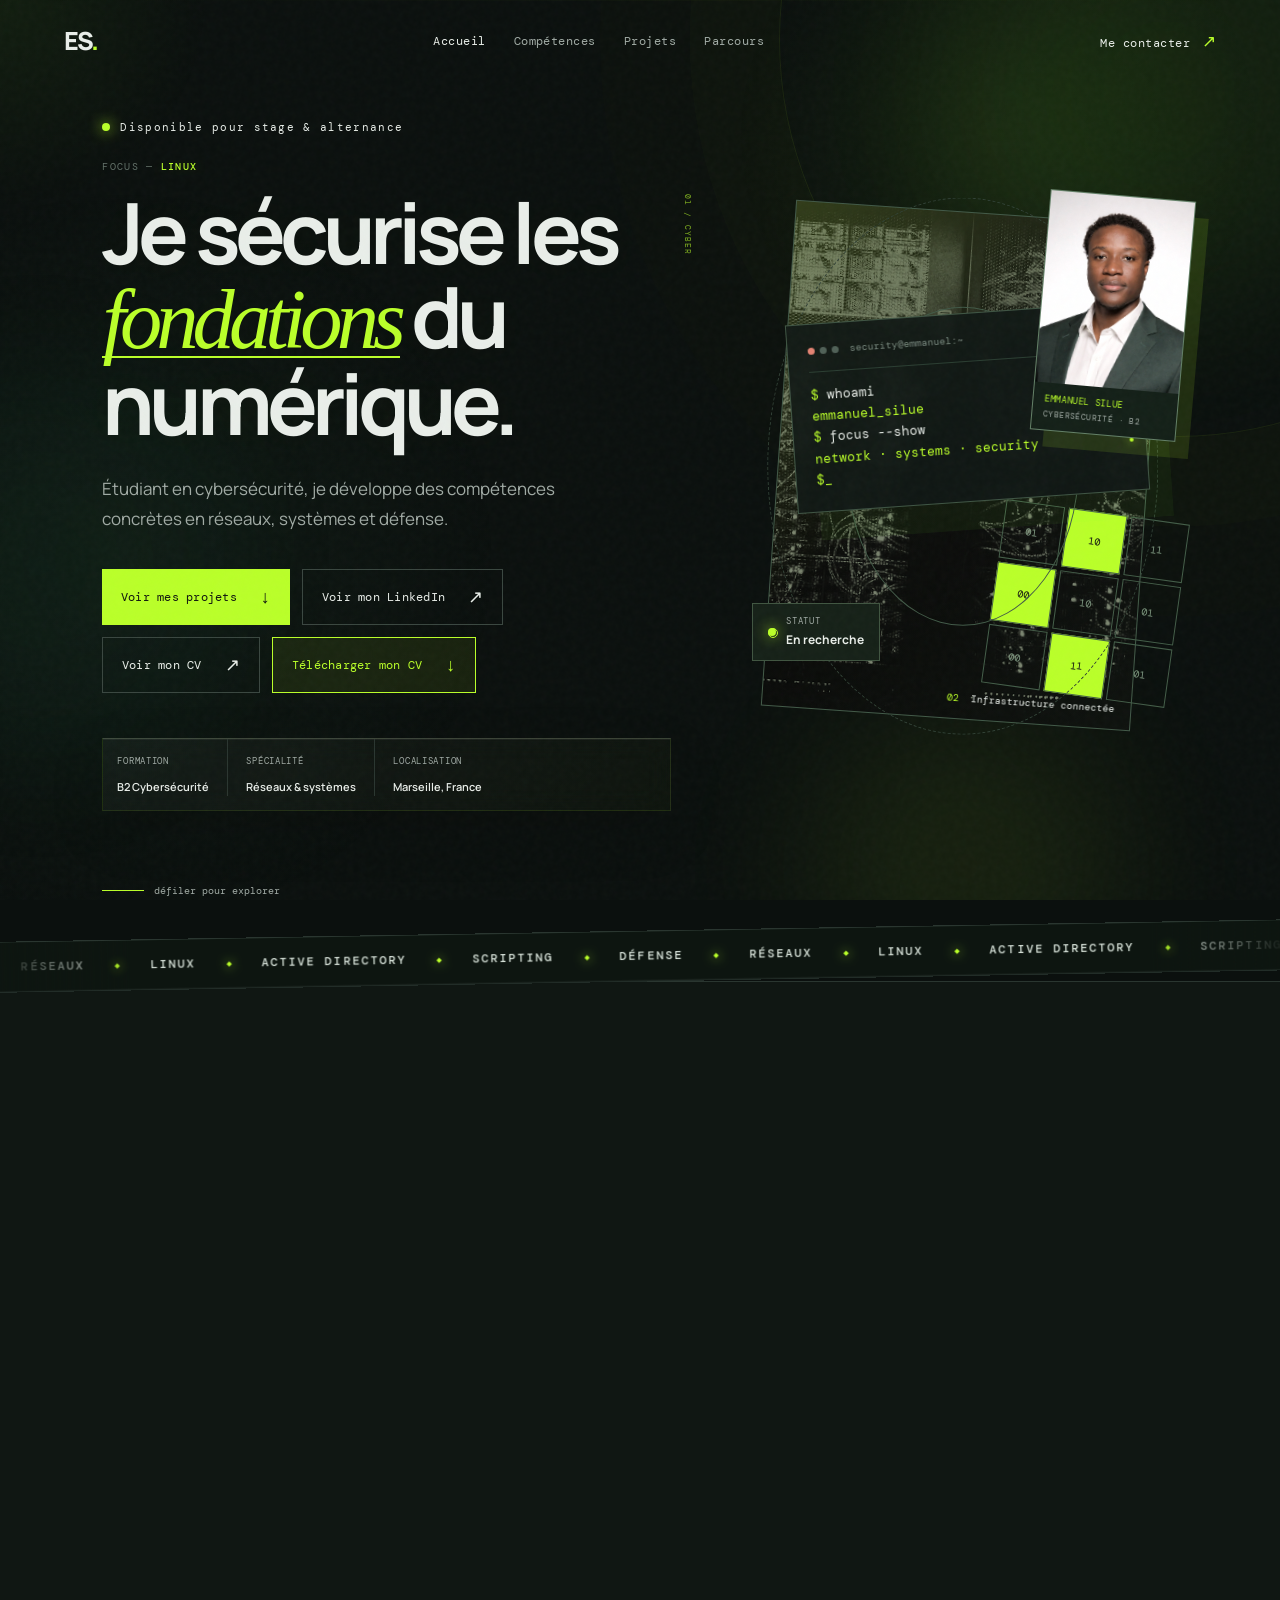
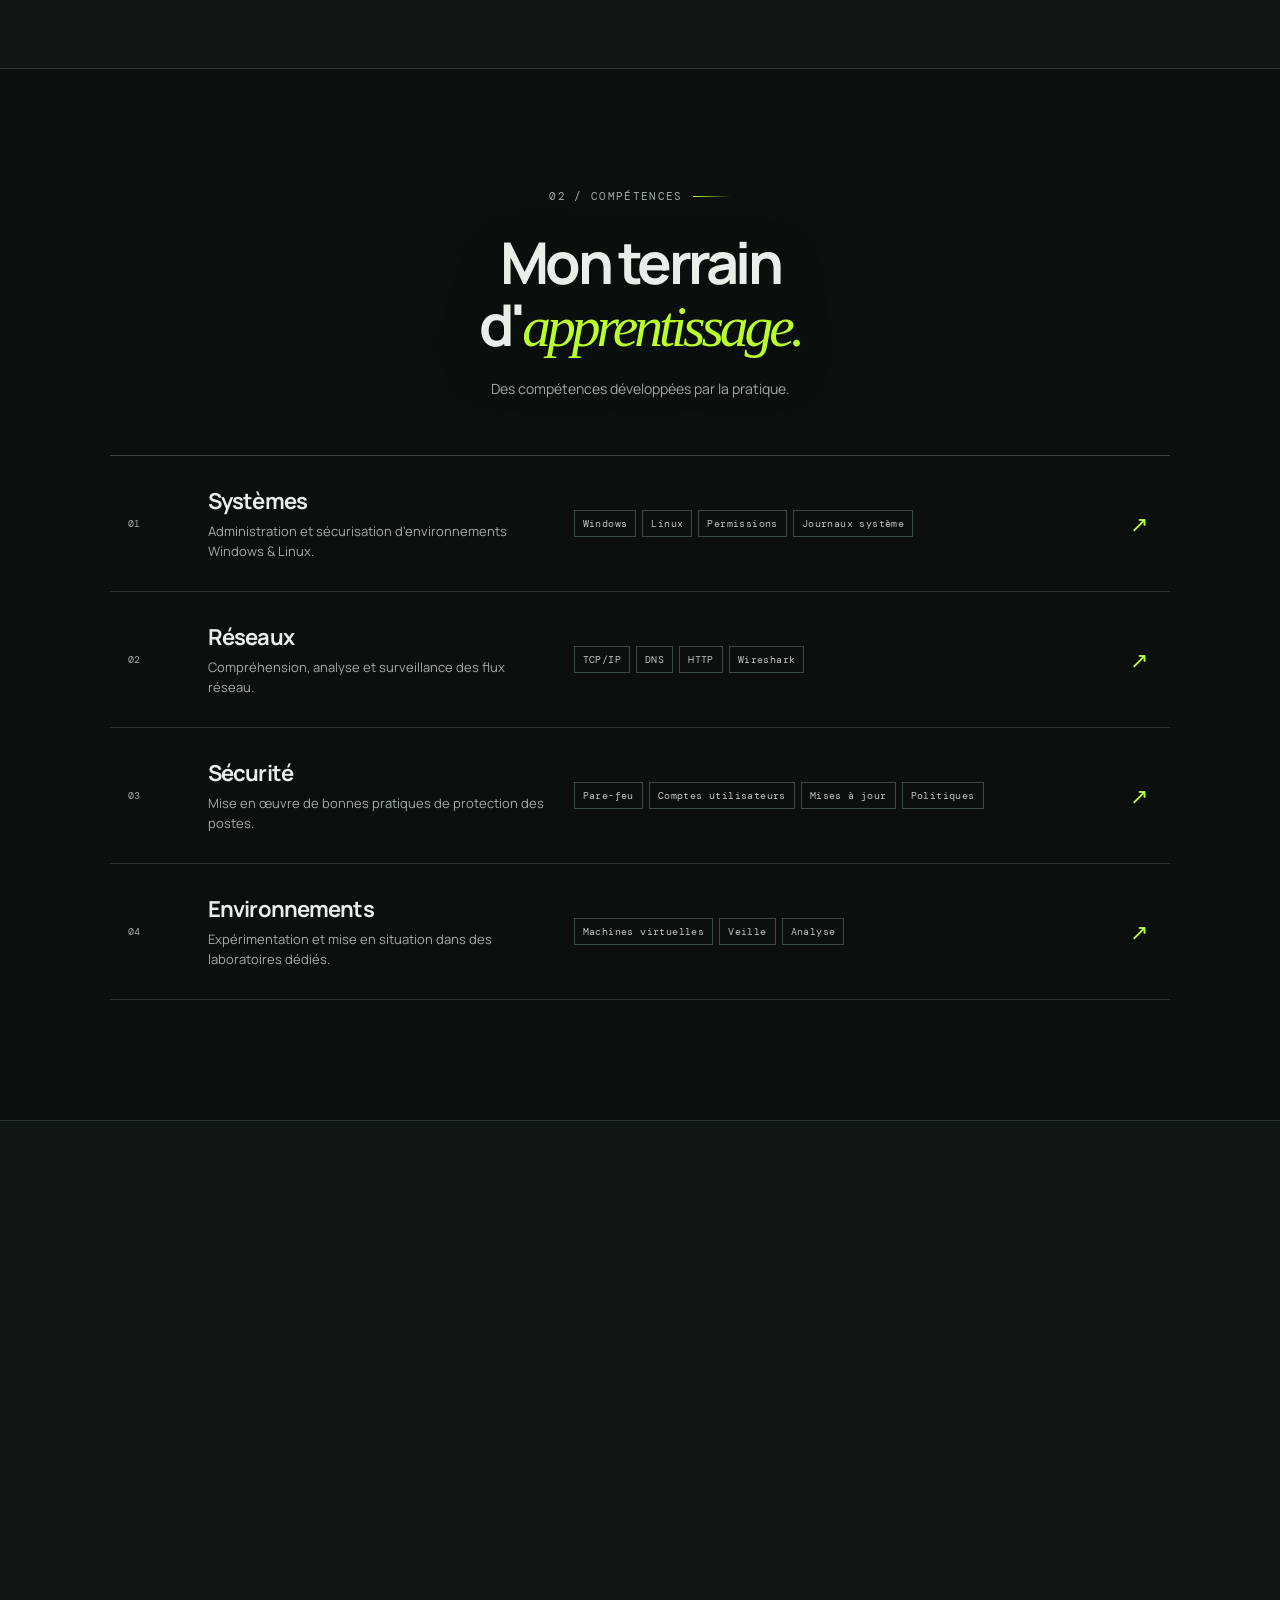
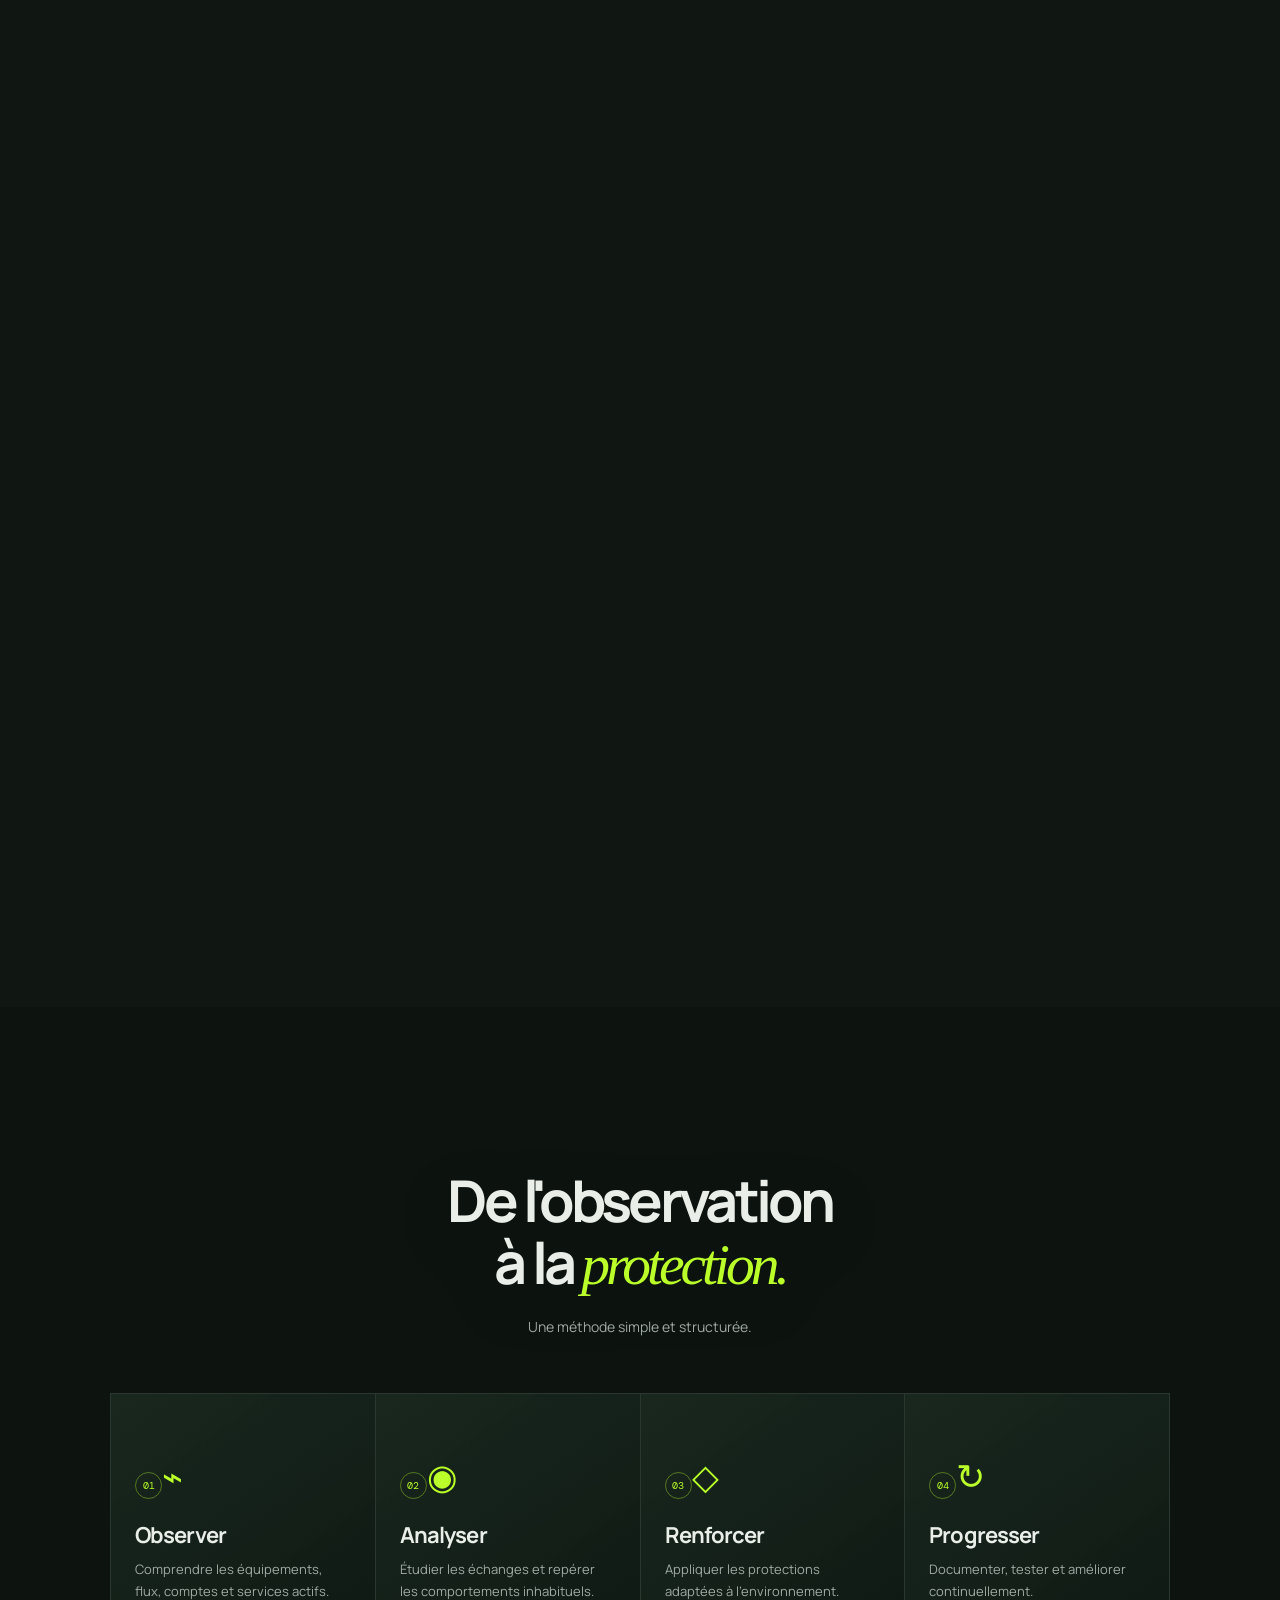
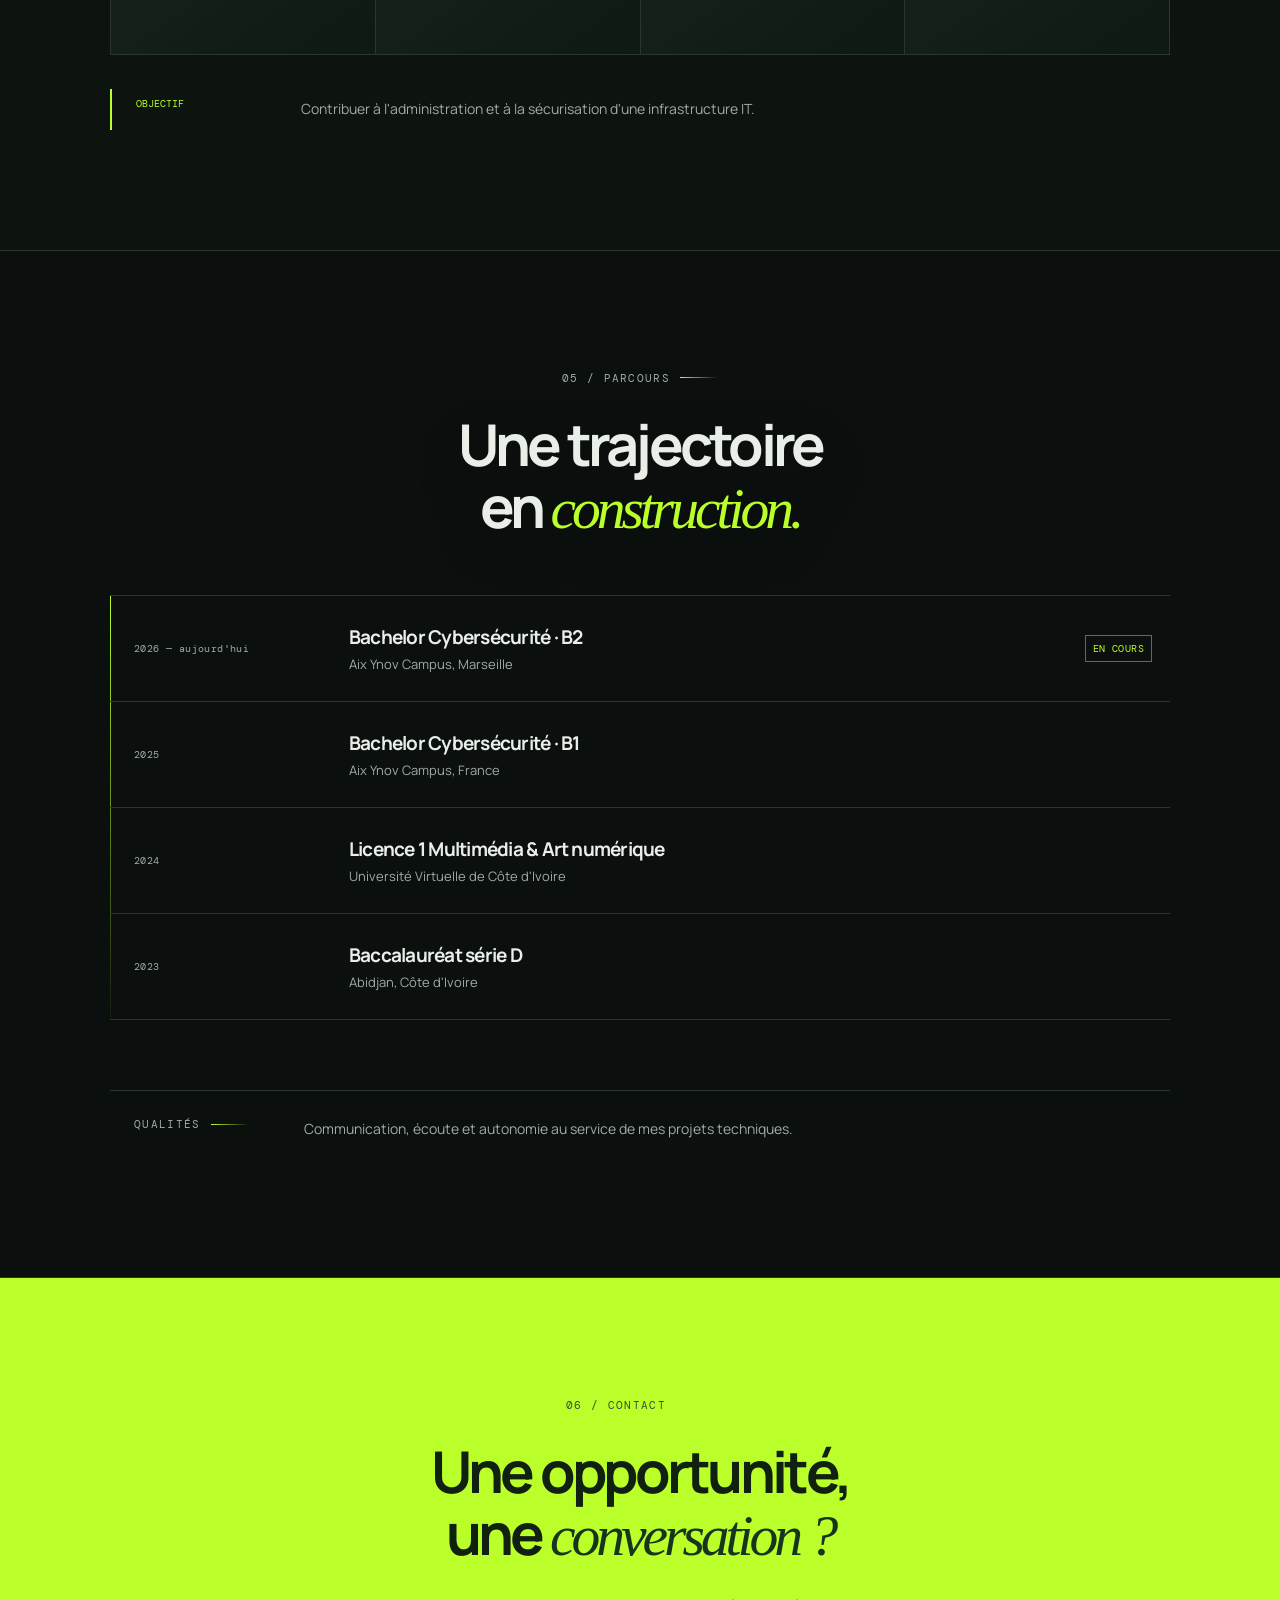
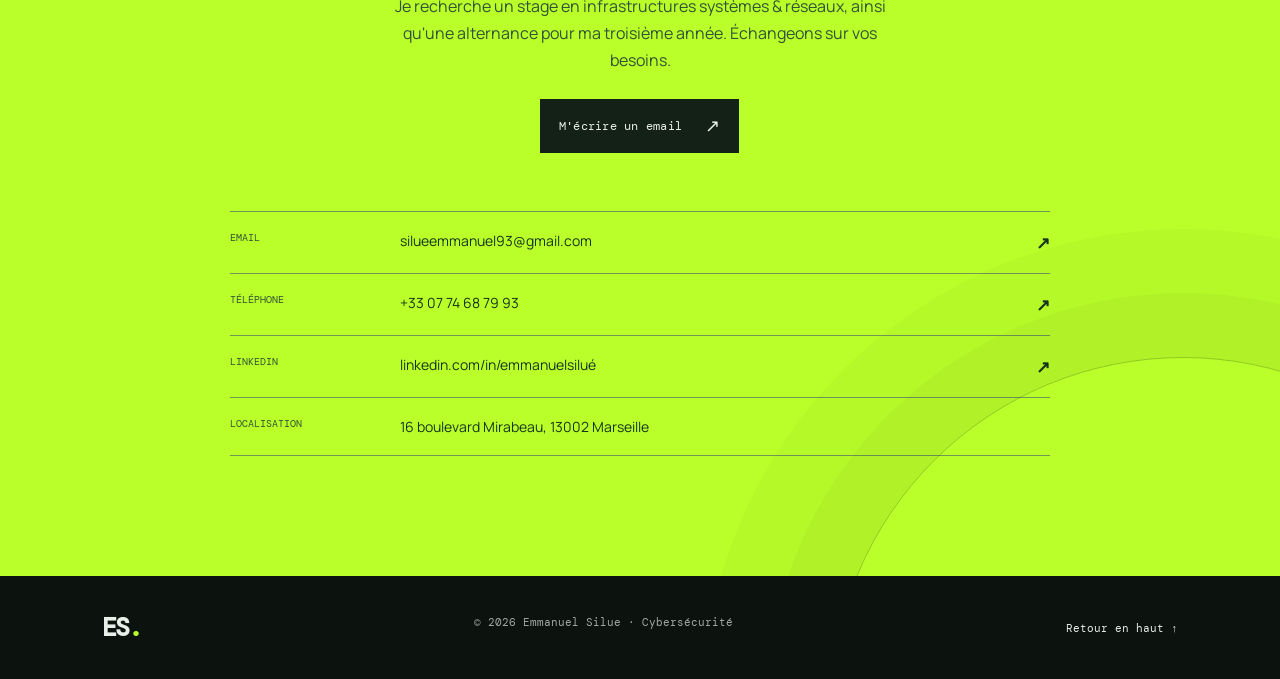
==== commit d00239f6: "Ajout du motion design V5" ====
--- a/index.html
+++ b/index.html
@@ -15,9 +15,10 @@
     <link rel="stylesheet" href="project-hover.css" />
     <link rel="stylesheet" href="project-images.css" />
     <link rel="stylesheet" href="portrait.css" />
-    <link rel="stylesheet" href="motion.css?v=4" />
-    <link rel="stylesheet" href="effects.css?v=4" />
-    <link rel="stylesheet" href="v4.css?v=4" />
+    <link rel="stylesheet" href="motion.css?v=5" />
+    <link rel="stylesheet" href="effects.css?v=5" />
+    <link rel="stylesheet" href="v4.css?v=5" />
+    <link rel="stylesheet" href="v5.css?v=5" />
   </head>
   <body>
     <div class="boot-sequence" aria-hidden="true">
@@ -25,9 +26,7 @@
       <div class="boot-copy"><span>INITIALISATION DU PORTFOLIO</span><b></b></div>
       <div class="boot-code">SYSTEMS · NETWORKS · SECURITY</div>
     </div>
-    <canvas id="liquid-canvas" aria-hidden="true"></canvas>
-    <div class="liquid-lens" aria-hidden="true"></div>
-    <div class="chromatic-aurora" aria-hidden="true"><i></i><i></i><i></i></div>
+    <div class="shooting-stars" aria-hidden="true"><i></i><i></i><i></i><i></i></div>
     <div class="ambient-motion" aria-hidden="true"><i></i><i></i><i></i></div>
     <div class="motion-cursor" aria-hidden="true"><span></span></div>
     <div class="noise" aria-hidden="true"></div>
@@ -66,8 +65,6 @@
           </div>
         </div>
         <div class="hero-art reveal" aria-label="Visuels liés à la cybersécurité" role="img">
-          <div class="liquid-orb liquid-orb-one" aria-hidden="true"></div>
-          <div class="liquid-orb liquid-orb-two" aria-hidden="true"></div>
           <div class="cyber-slideshow" aria-hidden="true">
             <div class="cyber-slide active" style="background-image:url('assets/cyber-network.jpg')"></div>
             <div class="cyber-slide" style="background-image:url('assets/server-room.jpg')"></div>
@@ -178,7 +175,7 @@
       </section>
     </main>
     <footer><a class="brand" href="#accueil">ES<span>.</span></a><p>© <span id="year"></span> Emmanuel Silue · Cybersécurité</p><a href="#accueil">Retour en haut ↑</a></footer>
-    <script src="script.js?v=4"></script>
-    <script src="effects.js?v=4"></script>
+    <script src="script.js?v=5"></script>
+    <script src="effects.js?v=5"></script>
   </body>
 </html>
--- a/v5.css
+++ b/v5.css
@@ -0,0 +1,32 @@
+/* V5 — motion is now atmospheric and keeps the content in focus. */
+#liquid-canvas,.liquid-lens,.liquid-orb,.chromatic-aurora{display:none!important}
+.ambient-motion i{opacity:.075}
+.scan-line{opacity:.12}
+.tech-marquee-track{animation-duration:34s}
+.skill-row:after,.project-visual:before,.contact:after{display:none}
+.grid-core span{animation:none}
+.boot-sequence{animation:boot-away .6s 1.3s cubic-bezier(.76,0,.24,1) forwards}
+.boot-copy b:after{animation-duration:1s}
+
+.shooting-stars{position:fixed;inset:0;z-index:4;overflow:hidden;pointer-events:none;opacity:.55}
+.shooting-stars i{position:absolute;display:block;width:3px;height:3px;border-radius:50%;background:#eaffdb;box-shadow:0 0 8px rgba(186,255,41,.65);opacity:0;transform:rotate(-28deg);animation:shooting-star 13s linear infinite}
+.shooting-stars i:after{content:'';position:absolute;right:2px;top:1px;width:110px;height:1px;background:linear-gradient(90deg,transparent,rgba(186,255,41,.46),#efffe6);transform-origin:right}
+.shooting-stars i:nth-child(1){top:13%;left:76%;animation-delay:1.5s;animation-duration:12s}
+.shooting-stars i:nth-child(2){top:32%;left:92%;animation-delay:7.2s;animation-duration:15s}
+.shooting-stars i:nth-child(3){top:62%;left:84%;animation-delay:11.4s;animation-duration:17s}
+.shooting-stars i:nth-child(4){top:79%;left:68%;animation-delay:16s;animation-duration:19s}
+
+@keyframes shooting-star{
+  0%,82%{opacity:0;translate:0 0}
+  84%{opacity:.75}
+  91%{opacity:0;translate:-34vw 22vw}
+  100%{opacity:0;translate:-34vw 22vw}
+}
+
+@media(max-width:800px){
+  .shooting-stars{opacity:.43}
+  .shooting-stars i:after{width:72px}
+  .shooting-stars i:nth-child(3),.shooting-stars i:nth-child(4){display:none}
+  .scan-line{opacity:.08}
+}
+@media(prefers-reduced-motion:reduce){.shooting-stars{display:none}.boot-sequence{display:none}}
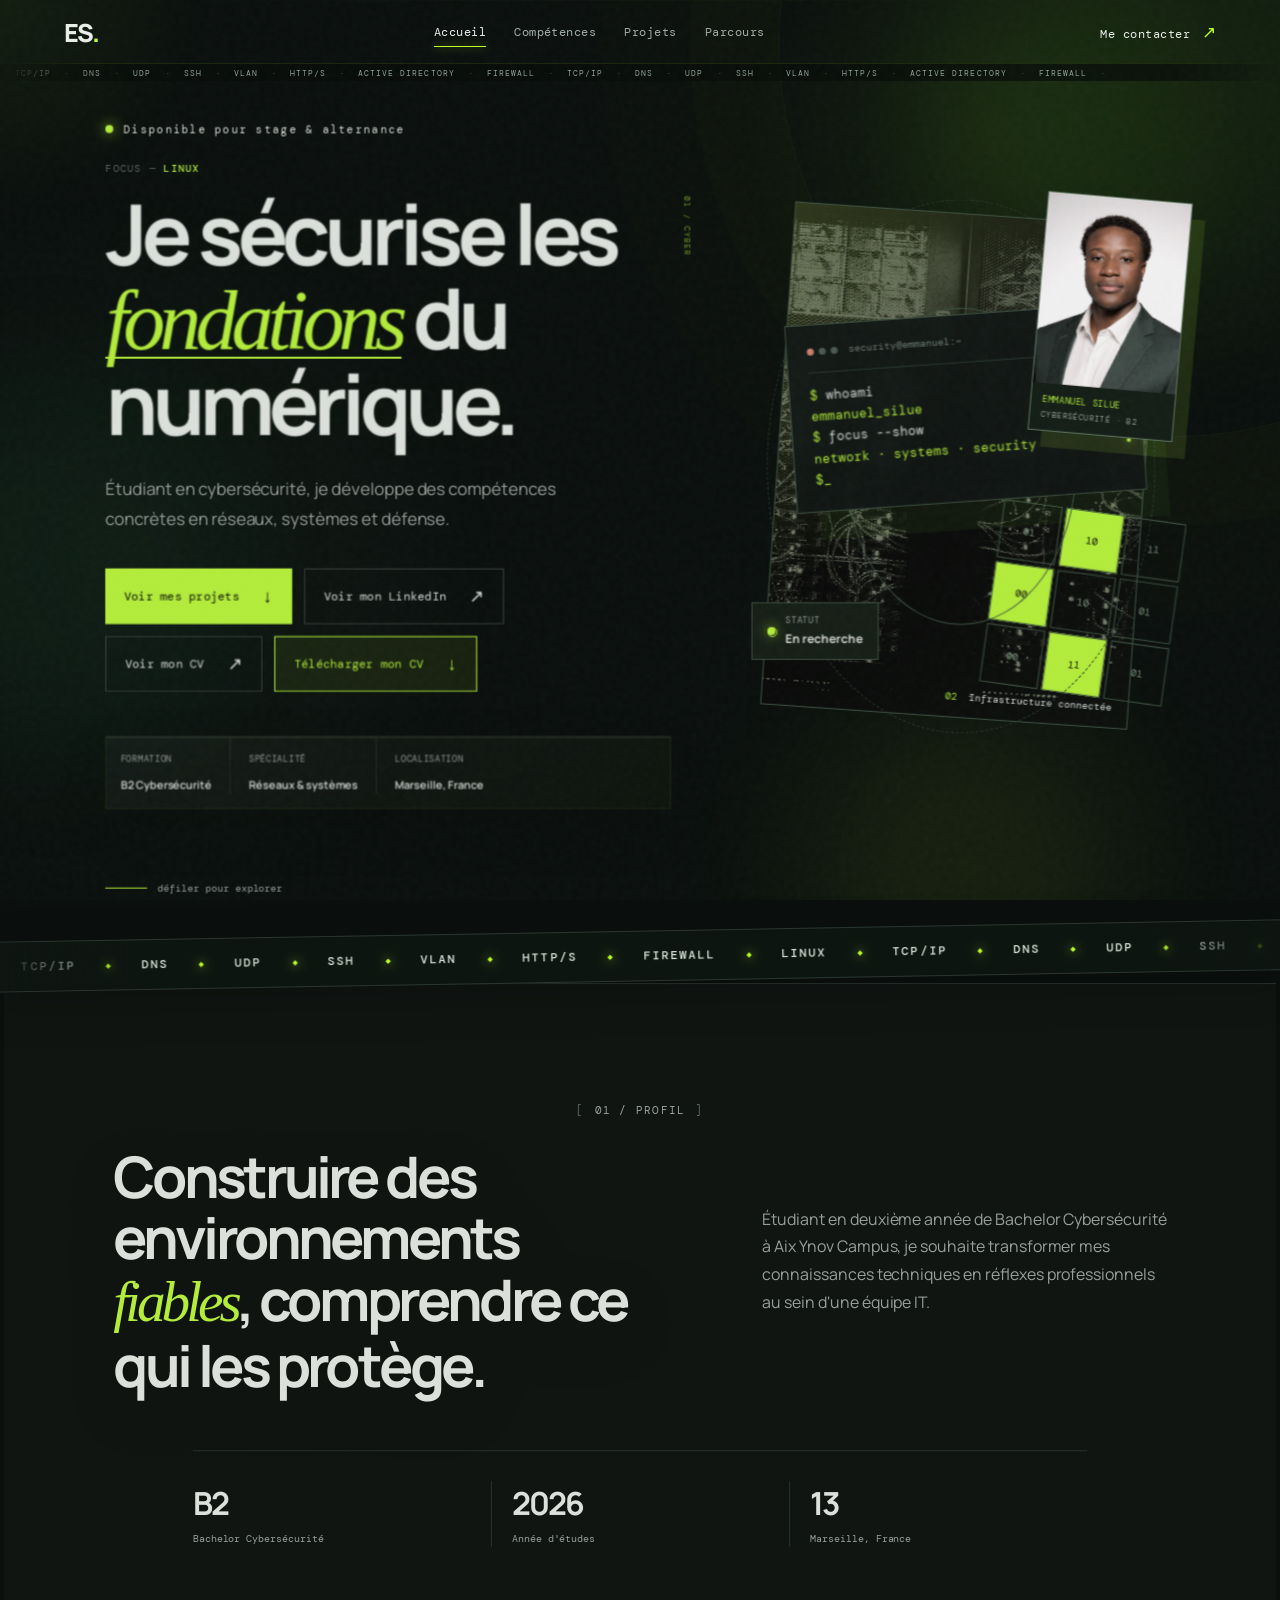
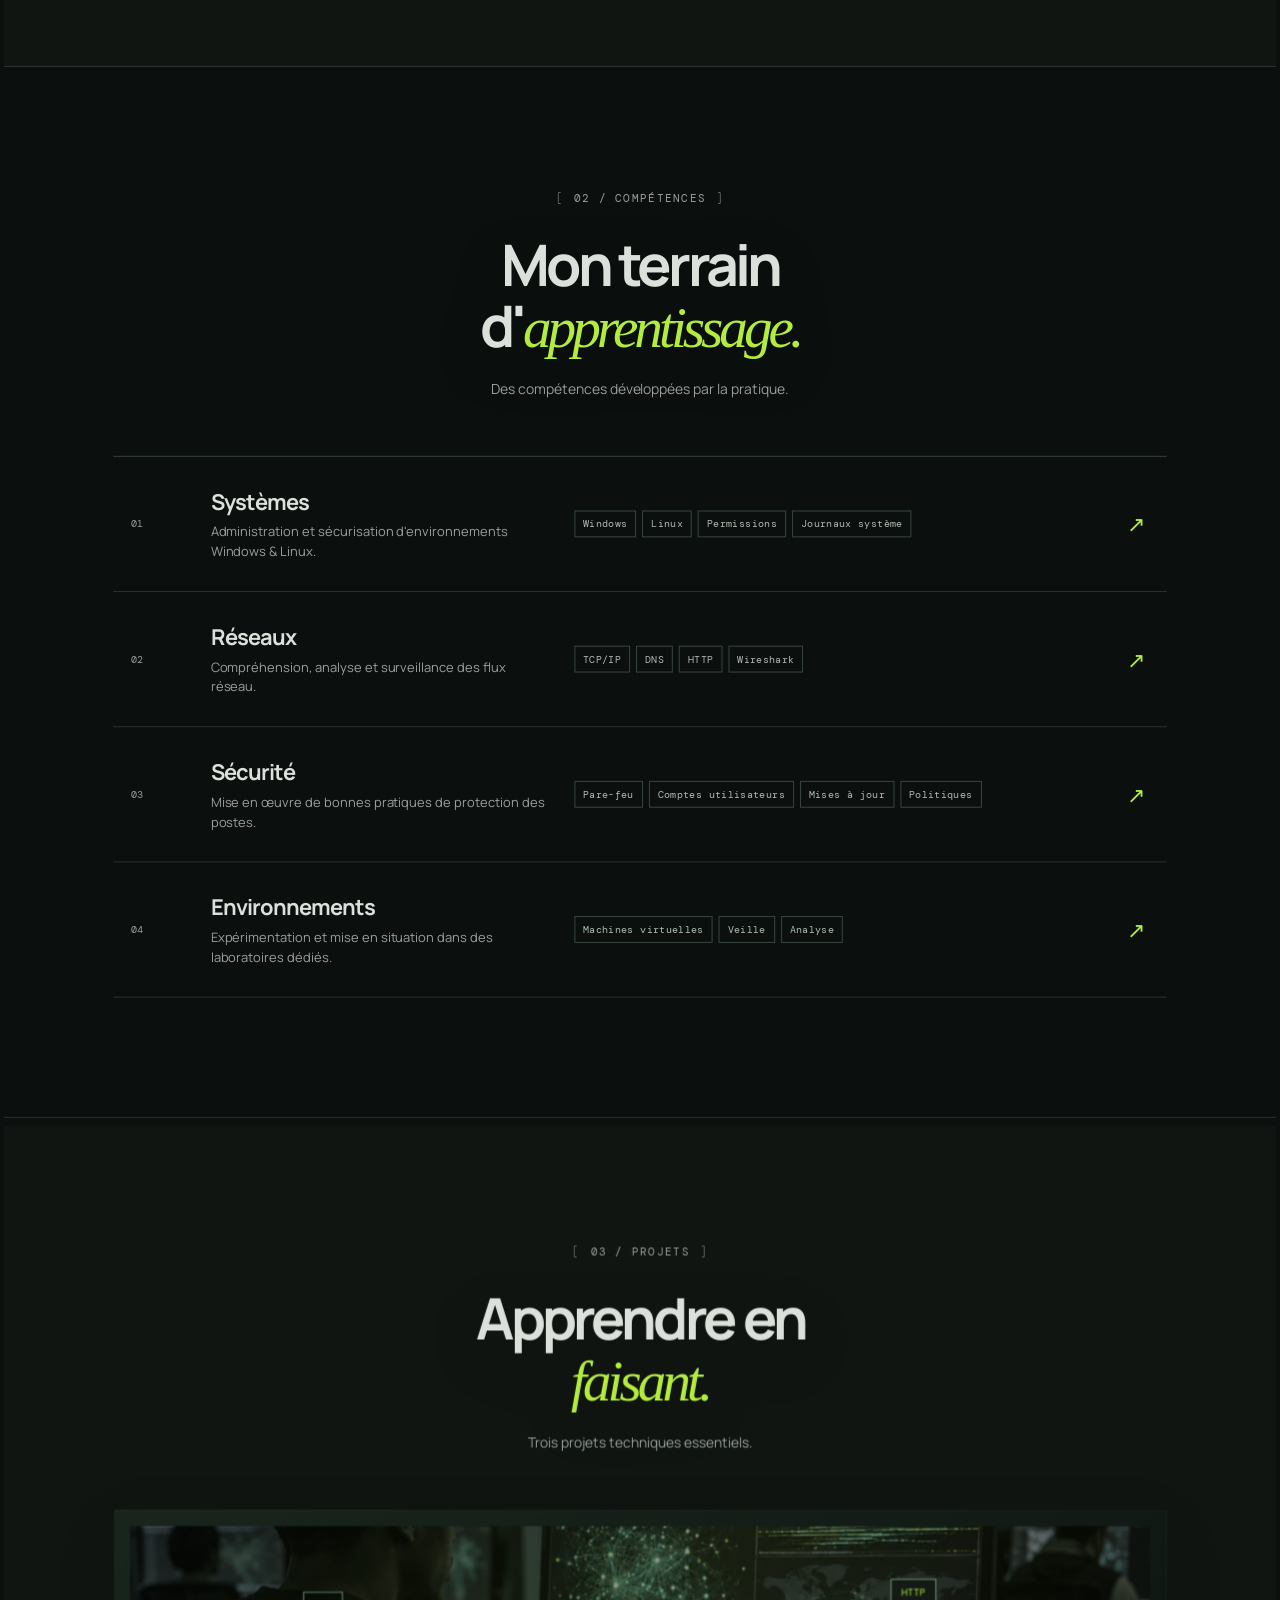
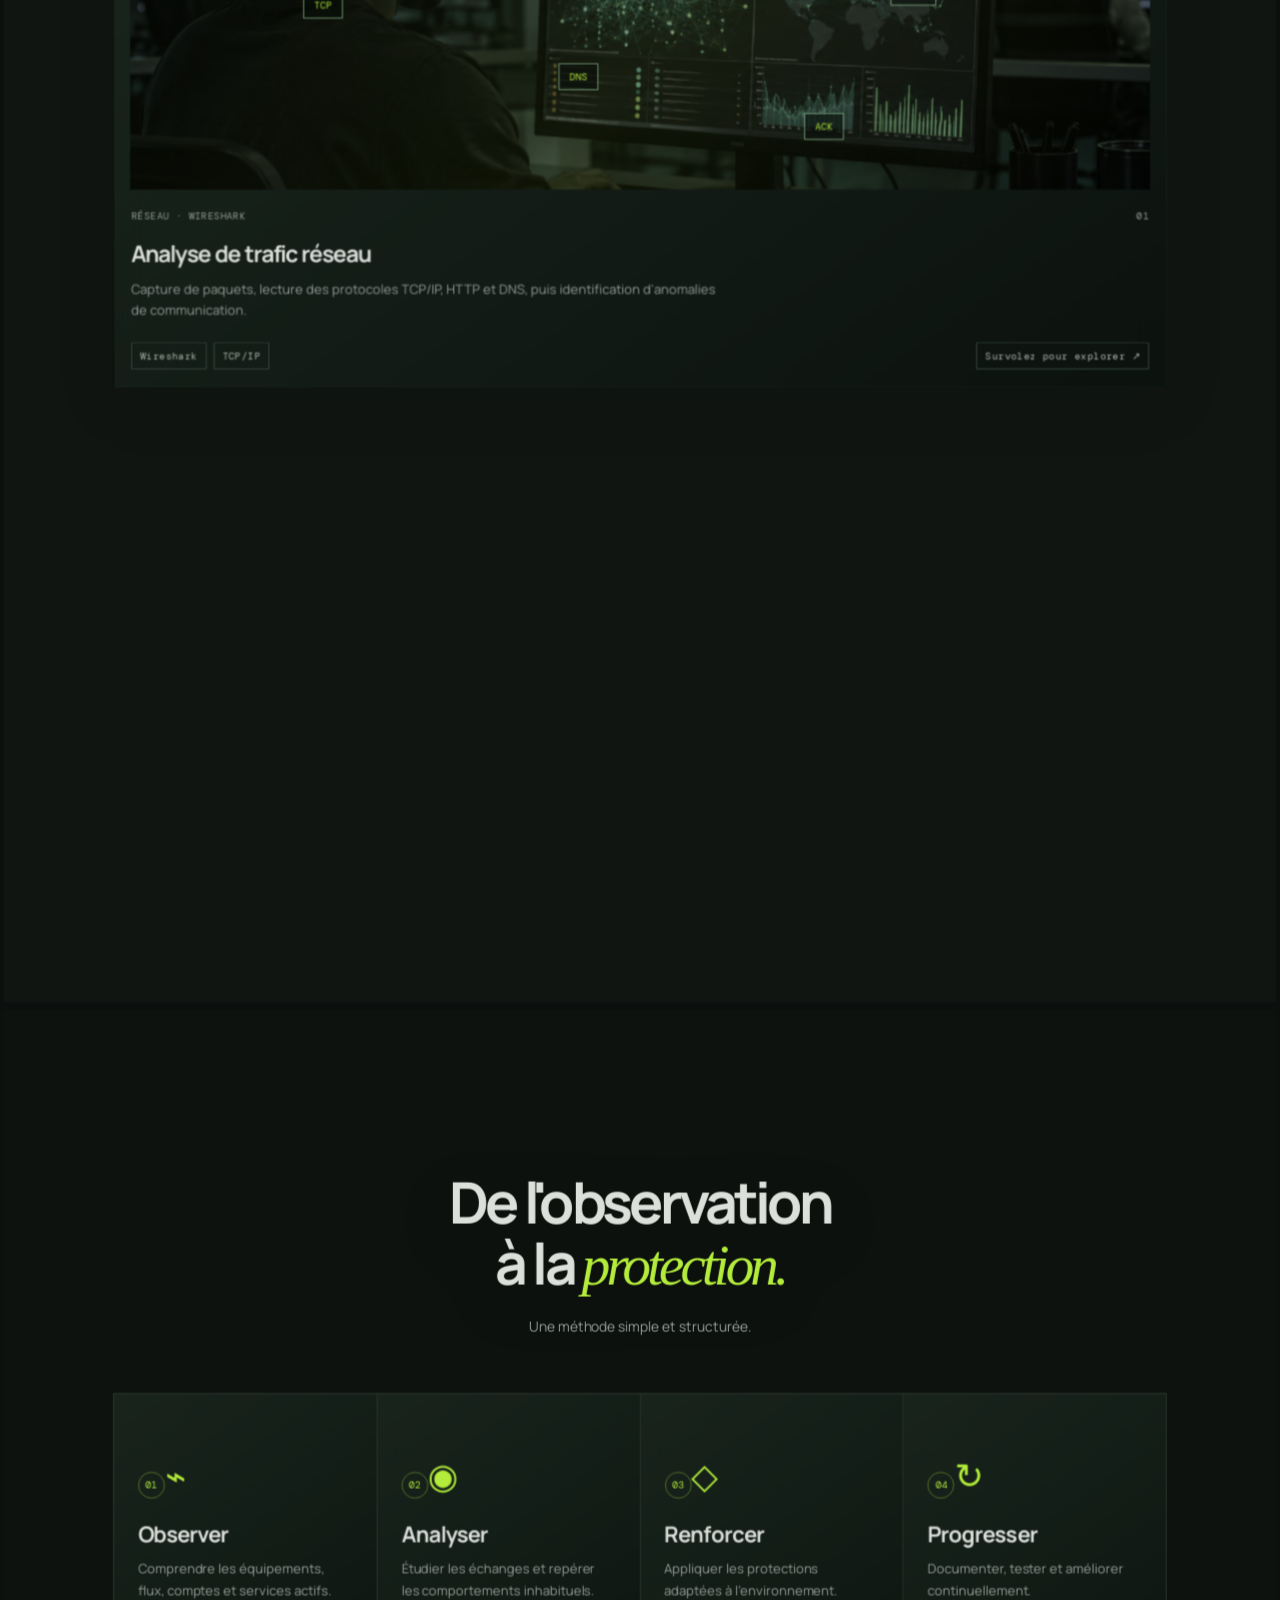
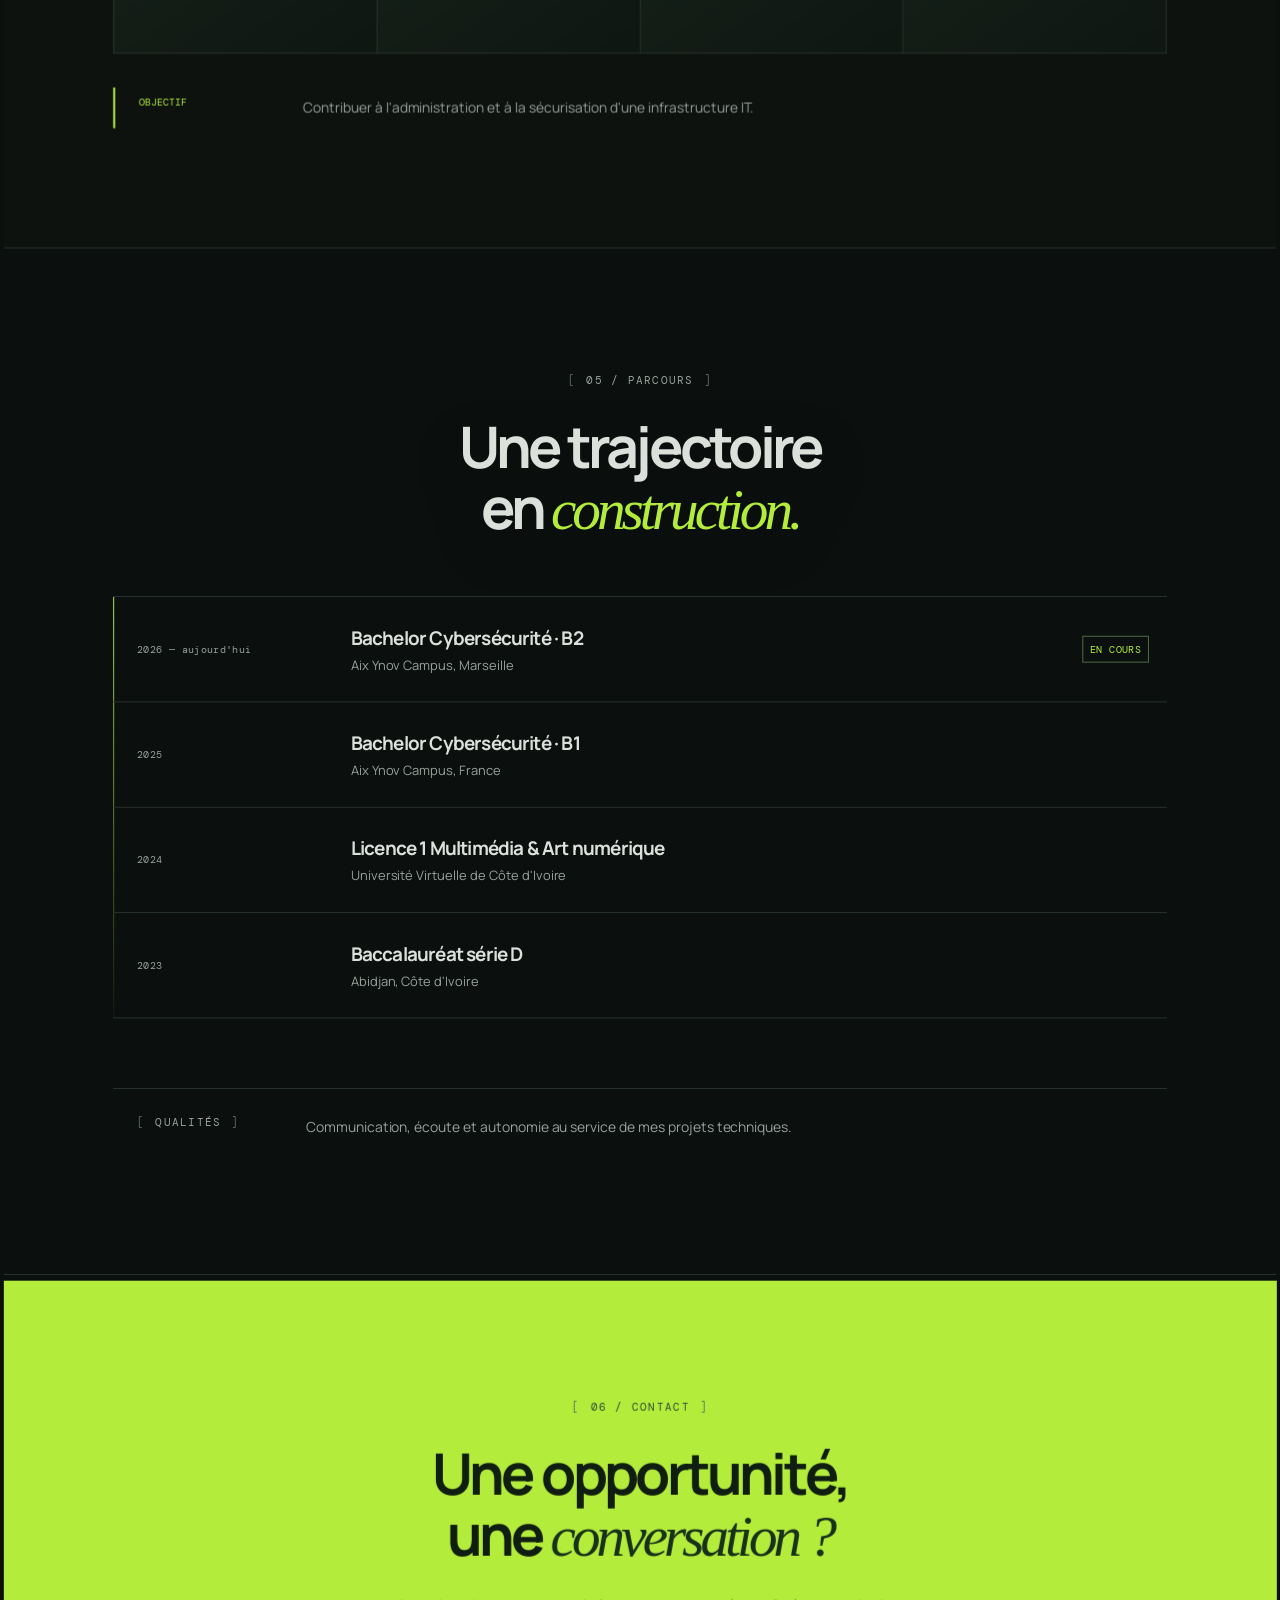
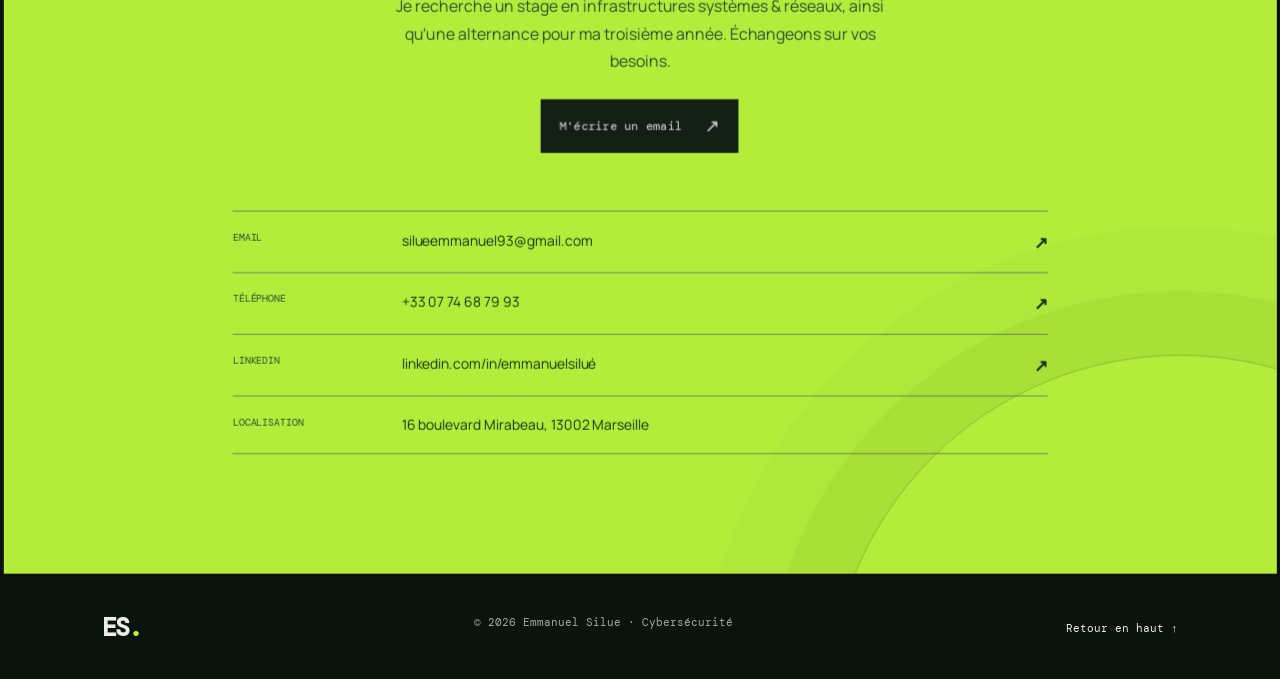
==== commit a88e0db4: "Ajout du motion design V6" ====
--- a/index.html
+++ b/index.html
@@ -15,10 +15,11 @@
     <link rel="stylesheet" href="project-hover.css" />
     <link rel="stylesheet" href="project-images.css" />
     <link rel="stylesheet" href="portrait.css" />
-    <link rel="stylesheet" href="motion.css?v=5" />
-    <link rel="stylesheet" href="effects.css?v=5" />
-    <link rel="stylesheet" href="v4.css?v=5" />
-    <link rel="stylesheet" href="v5.css?v=5" />
+    <link rel="stylesheet" href="motion.css?v=6" />
+    <link rel="stylesheet" href="effects.css?v=6" />
+    <link rel="stylesheet" href="v4.css?v=6" />
+    <link rel="stylesheet" href="v5.css?v=6" />
+    <link rel="stylesheet" href="v6.css?v=6" />
   </head>
   <body>
     <div class="boot-sequence" aria-hidden="true">
@@ -43,6 +44,7 @@
         <a class="nav-link" href="#parcours">Parcours</a>
       </nav>
       <a class="contact-top" href="#contact">Me contacter <span aria-hidden="true">↗</span></a>
+      <div class="header-stream" aria-hidden="true"><div><span>TCP/IP</span><i>·</i><span>DNS</span><i>·</i><span>UDP</span><i>·</i><span>SSH</span><i>·</i><span>VLAN</span><i>·</i><span>HTTP/S</span><i>·</i><span>ACTIVE DIRECTORY</span><i>·</i><span>FIREWALL</span><i>·</i><span>TCP/IP</span><i>·</i><span>DNS</span><i>·</i><span>UDP</span><i>·</i><span>SSH</span><i>·</i><span>VLAN</span><i>·</i><span>HTTP/S</span><i>·</i><span>ACTIVE DIRECTORY</span><i>·</i><span>FIREWALL</span><i>·</i></div></div>
     </header>
 
     <main>
@@ -92,8 +94,8 @@
 
       <div class="tech-marquee" aria-hidden="true">
         <div class="tech-marquee-track">
-          <span>RÉSEAUX</span><i>◆</i><span>LINUX</span><i>◆</i><span>ACTIVE DIRECTORY</span><i>◆</i><span>SCRIPTING</span><i>◆</i><span>DÉFENSE</span><i>◆</i>
-          <span>RÉSEAUX</span><i>◆</i><span>LINUX</span><i>◆</i><span>ACTIVE DIRECTORY</span><i>◆</i><span>SCRIPTING</span><i>◆</i><span>DÉFENSE</span><i>◆</i>
+          <span>TCP/IP</span><i>◆</i><span>DNS</span><i>◆</i><span>UDP</span><i>◆</i><span>SSH</span><i>◆</i><span>VLAN</span><i>◆</i><span>HTTP/S</span><i>◆</i><span>FIREWALL</span><i>◆</i><span>LINUX</span><i>◆</i>
+          <span>TCP/IP</span><i>◆</i><span>DNS</span><i>◆</i><span>UDP</span><i>◆</i><span>SSH</span><i>◆</i><span>VLAN</span><i>◆</i><span>HTTP/S</span><i>◆</i><span>FIREWALL</span><i>◆</i><span>LINUX</span><i>◆</i>
         </div>
       </div>
 
@@ -175,7 +177,7 @@
       </section>
     </main>
     <footer><a class="brand" href="#accueil">ES<span>.</span></a><p>© <span id="year"></span> Emmanuel Silue · Cybersécurité</p><a href="#accueil">Retour en haut ↑</a></footer>
-    <script src="script.js?v=5"></script>
-    <script src="effects.js?v=5"></script>
+    <script src="script.js?v=6"></script>
+    <script src="effects.js?v=6"></script>
   </body>
 </html>
--- a/v6.css
+++ b/v6.css
@@ -0,0 +1,41 @@
+/* V6 — technical motion across the header and page rhythm. */
+.site-header{overflow:hidden;padding-bottom:17px;transition:height .35s,background .35s,border-color .35s,box-shadow .35s}
+.site-header.scrolled{box-shadow:0 14px 45px rgba(0,0,0,.24)}
+.header-stream{position:absolute;left:0;right:0;bottom:0;height:18px;overflow:hidden;border-top:1px solid rgba(186,255,41,.1);background:rgba(8,14,10,.76);mask-image:linear-gradient(90deg,transparent,#000 8%,#000 92%,transparent)}
+.header-stream>div{display:flex;align-items:center;width:max-content;height:100%;animation:header-flow 31s linear infinite;will-change:transform}
+.header-stream span{padding:0 15px;font:8px var(--mono);letter-spacing:.13em;color:#8ea095;white-space:nowrap}
+.header-stream i{font-style:normal;color:var(--lime);font-size:8px;opacity:.6}
+.nav-link{position:relative;padding:9px 0}
+.nav-link:after{content:'';position:absolute;left:0;right:0;bottom:2px;height:1px;background:var(--lime);box-shadow:0 0 8px rgba(186,255,41,.65);transform:scaleX(0);transform-origin:right;transition:transform .36s cubic-bezier(.16,1,.3,1)}
+.nav-link:hover:after,.nav-link.active:after{transform:scaleX(1);transform-origin:left}
+.brand span{display:inline-block;animation:brand-pulse 2.5s ease-in-out infinite}
+
+.motion-ready .section{transition:filter .8s ease,transform 1s cubic-bezier(.16,1,.3,1)}
+.motion-ready .section:not(.section-in-view){filter:saturate(.88) brightness(.94);transform:scale(.994)}
+.motion-ready .section.section-in-view{filter:none;transform:none}
+.section-heading h2,.about-content h2{transition:letter-spacing .9s cubic-bezier(.16,1,.3,1),transform .9s cubic-bezier(.16,1,.3,1)}
+.section-heading.visible h2,.about-content.visible h2{letter-spacing:-.065em;transform:translateY(0)}
+.section-heading:not(.visible) h2,.about-content:not(.visible) h2{letter-spacing:-.02em;transform:translateY(18px)}
+.section-label:before{content:'[';color:#647268;transition:color .3s}.section-label:after{content:']';width:auto;height:auto;background:none;color:#647268;animation:none}
+.section-in-view>.section-label:before,.section-in-view>.section-label:after{color:var(--lime)}
+
+.tech-marquee{box-shadow:0 12px 45px rgba(0,0,0,.2)}
+.tech-marquee-track{animation-duration:29s}
+.tech-marquee-track span{transition:color .25s,text-shadow .25s}
+.tech-marquee:hover .tech-marquee-track{animation-play-state:paused}
+.tech-marquee:hover .tech-marquee-track span{color:var(--lime);text-shadow:0 0 12px rgba(186,255,41,.25)}
+
+.skill-row h3,.project-card h3,.method-card h3,.timeline-item h3{transition:color .28s,transform .35s cubic-bezier(.16,1,.3,1)}
+.skill-row:hover h3,.skill-row.mobile-focus h3,.project-card:hover>h3,.project-card.mobile-focus>h3,.method-card:hover h3,.method-card.mobile-focus h3,.timeline-item:hover h3{color:var(--lime);transform:translateX(4px)}
+
+@keyframes header-flow{to{transform:translateX(-50%)}}
+@keyframes brand-pulse{50%{transform:scale(1.24);text-shadow:0 0 15px rgba(186,255,41,.75)}}
+
+@media(max-width:800px){
+  .site-header{height:74px;padding-bottom:15px}
+  .hero{padding-top:142px}
+  .header-stream{height:16px}
+  .header-stream span{font-size:7px;padding:0 11px}
+  .tech-marquee-track{animation-duration:24s}
+}
+@media(prefers-reduced-motion:reduce){.header-stream>div,.brand span{animation:none}.motion-ready .section,.motion-ready .section:not(.section-in-view){filter:none;transform:none}.tech-marquee:hover .tech-marquee-track{animation-play-state:paused}}
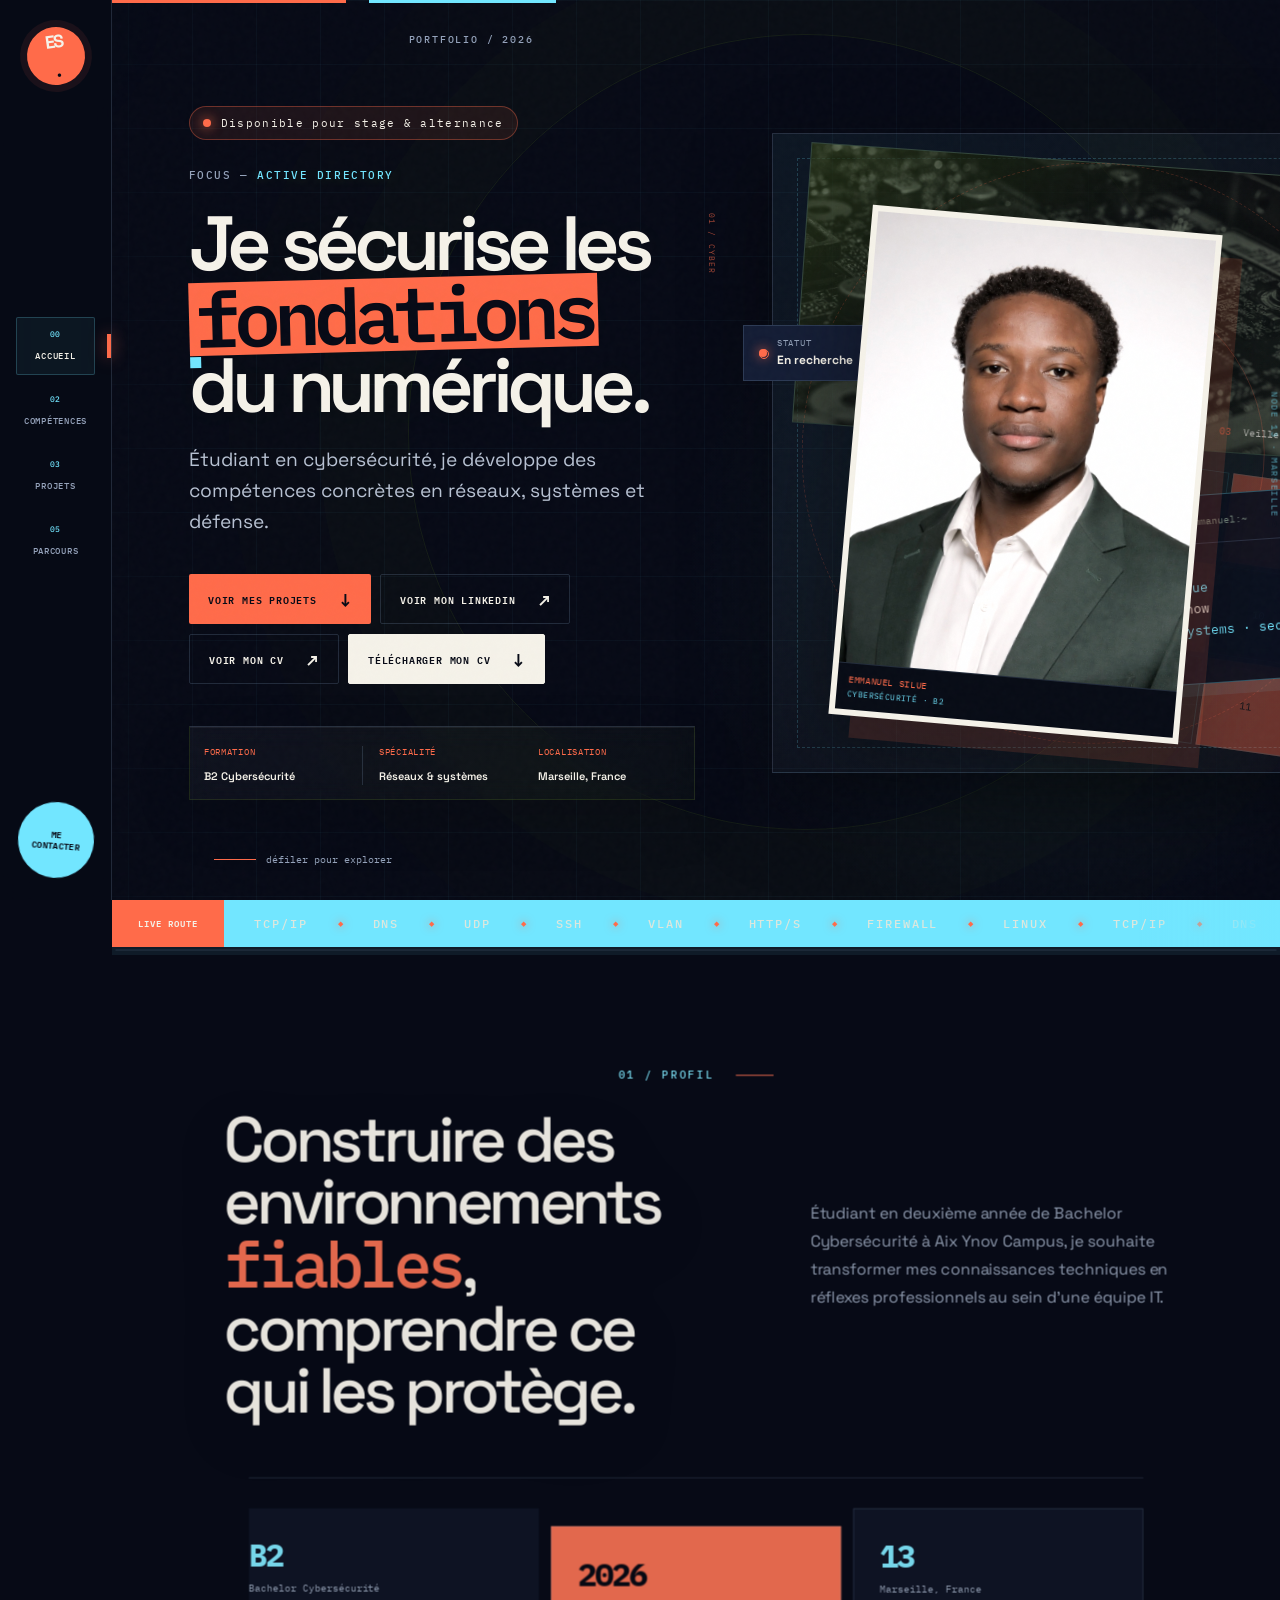
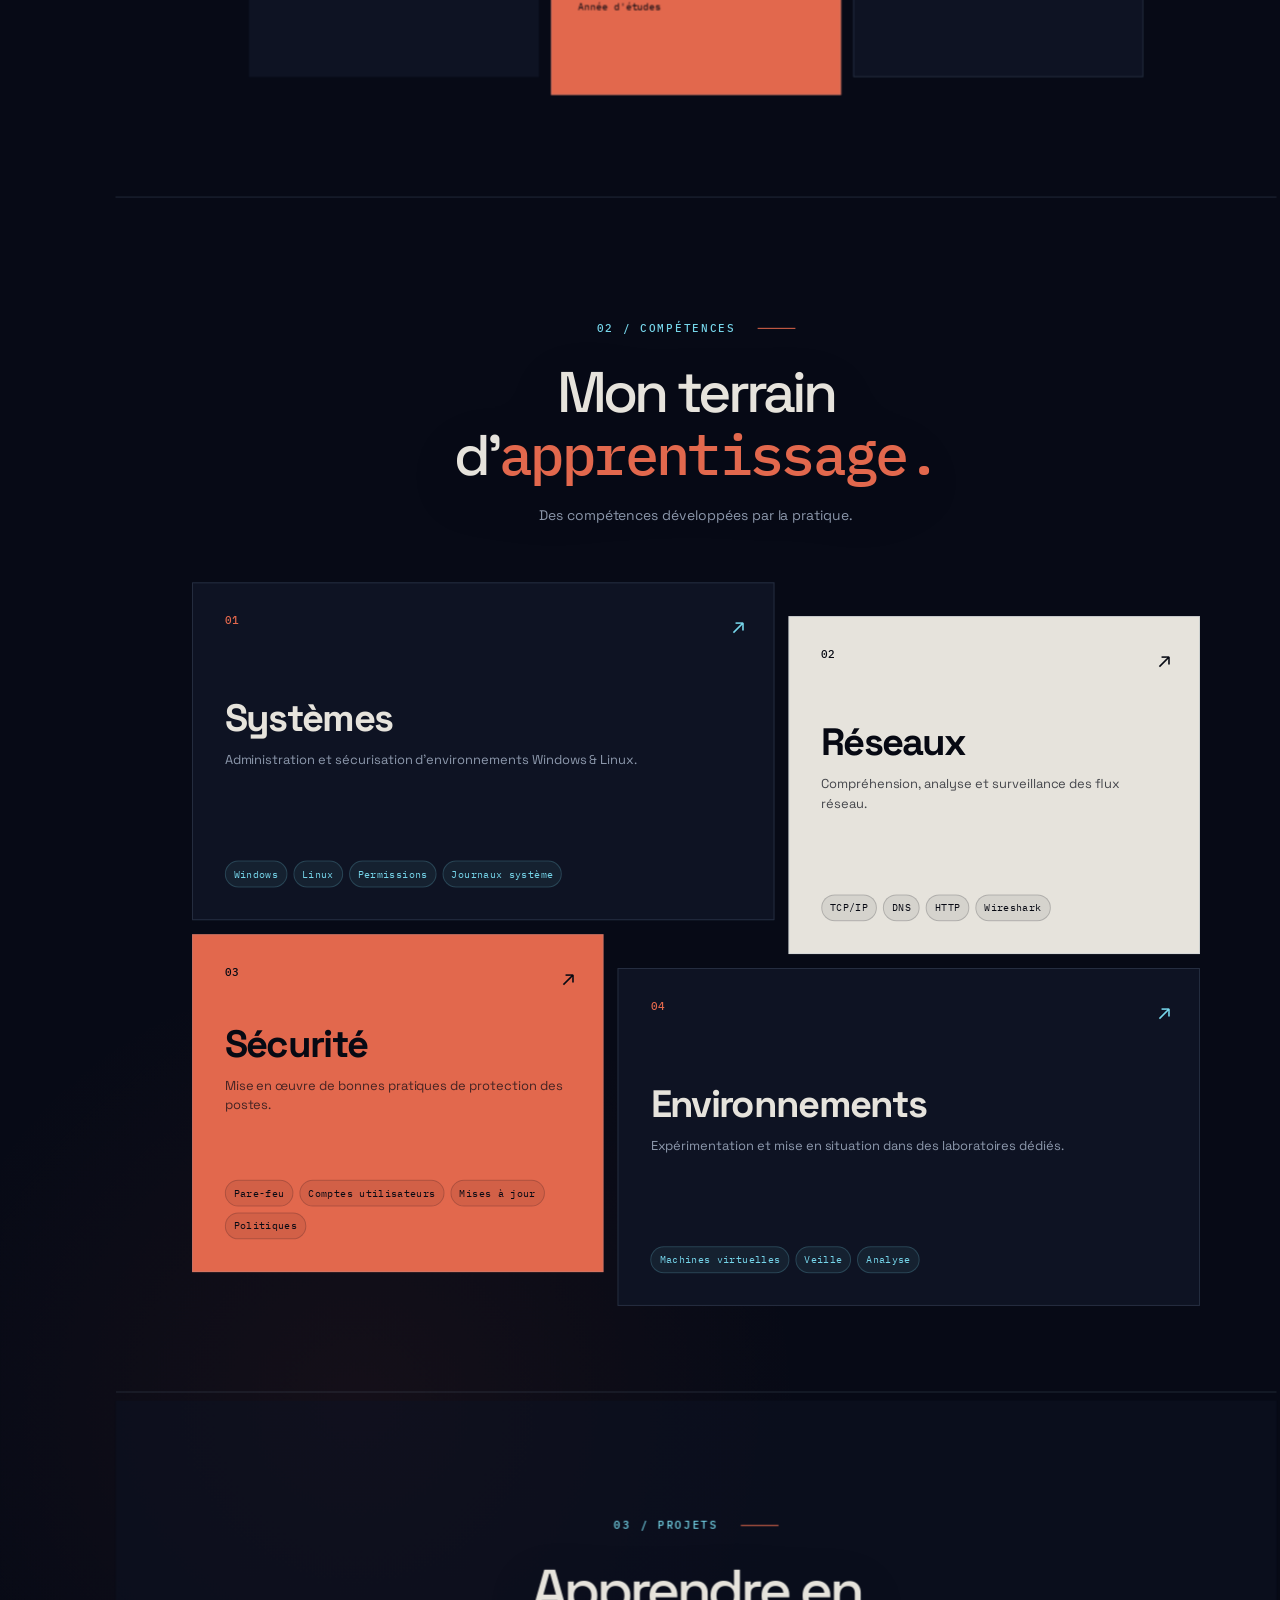
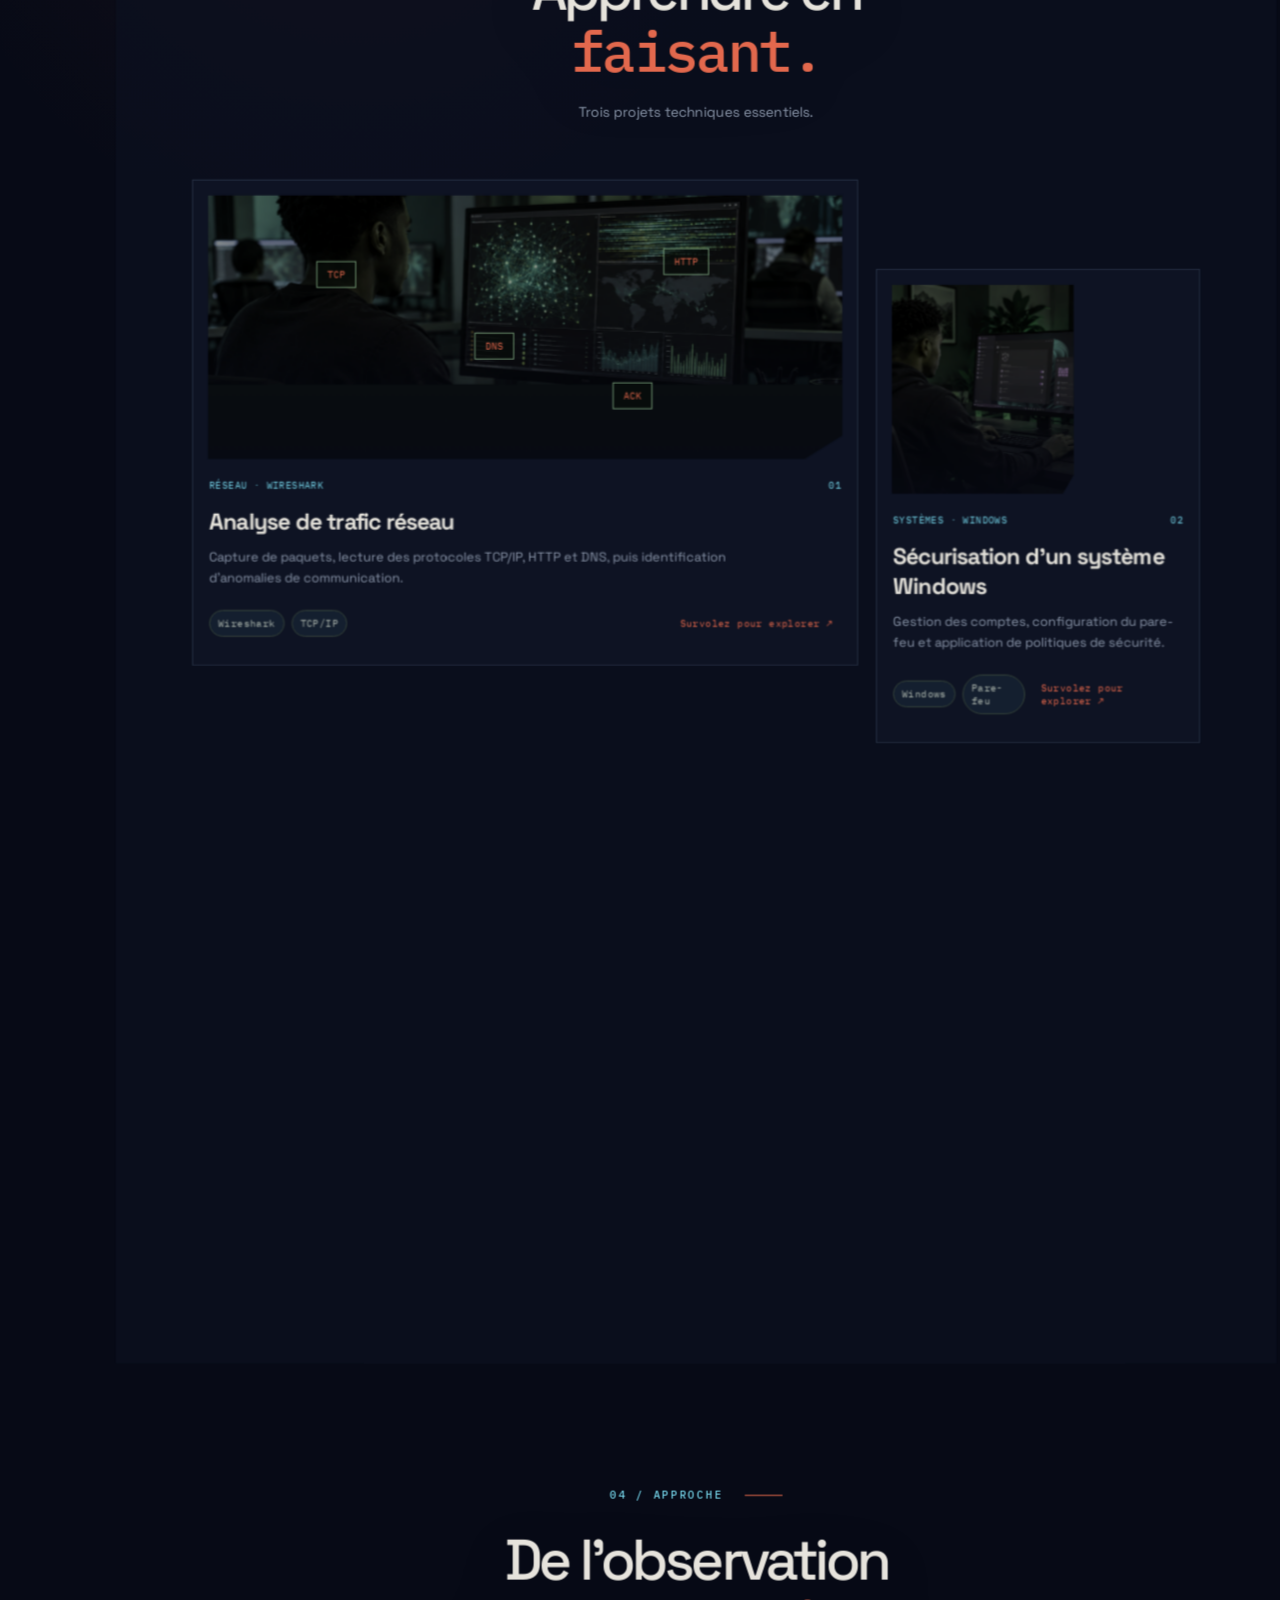
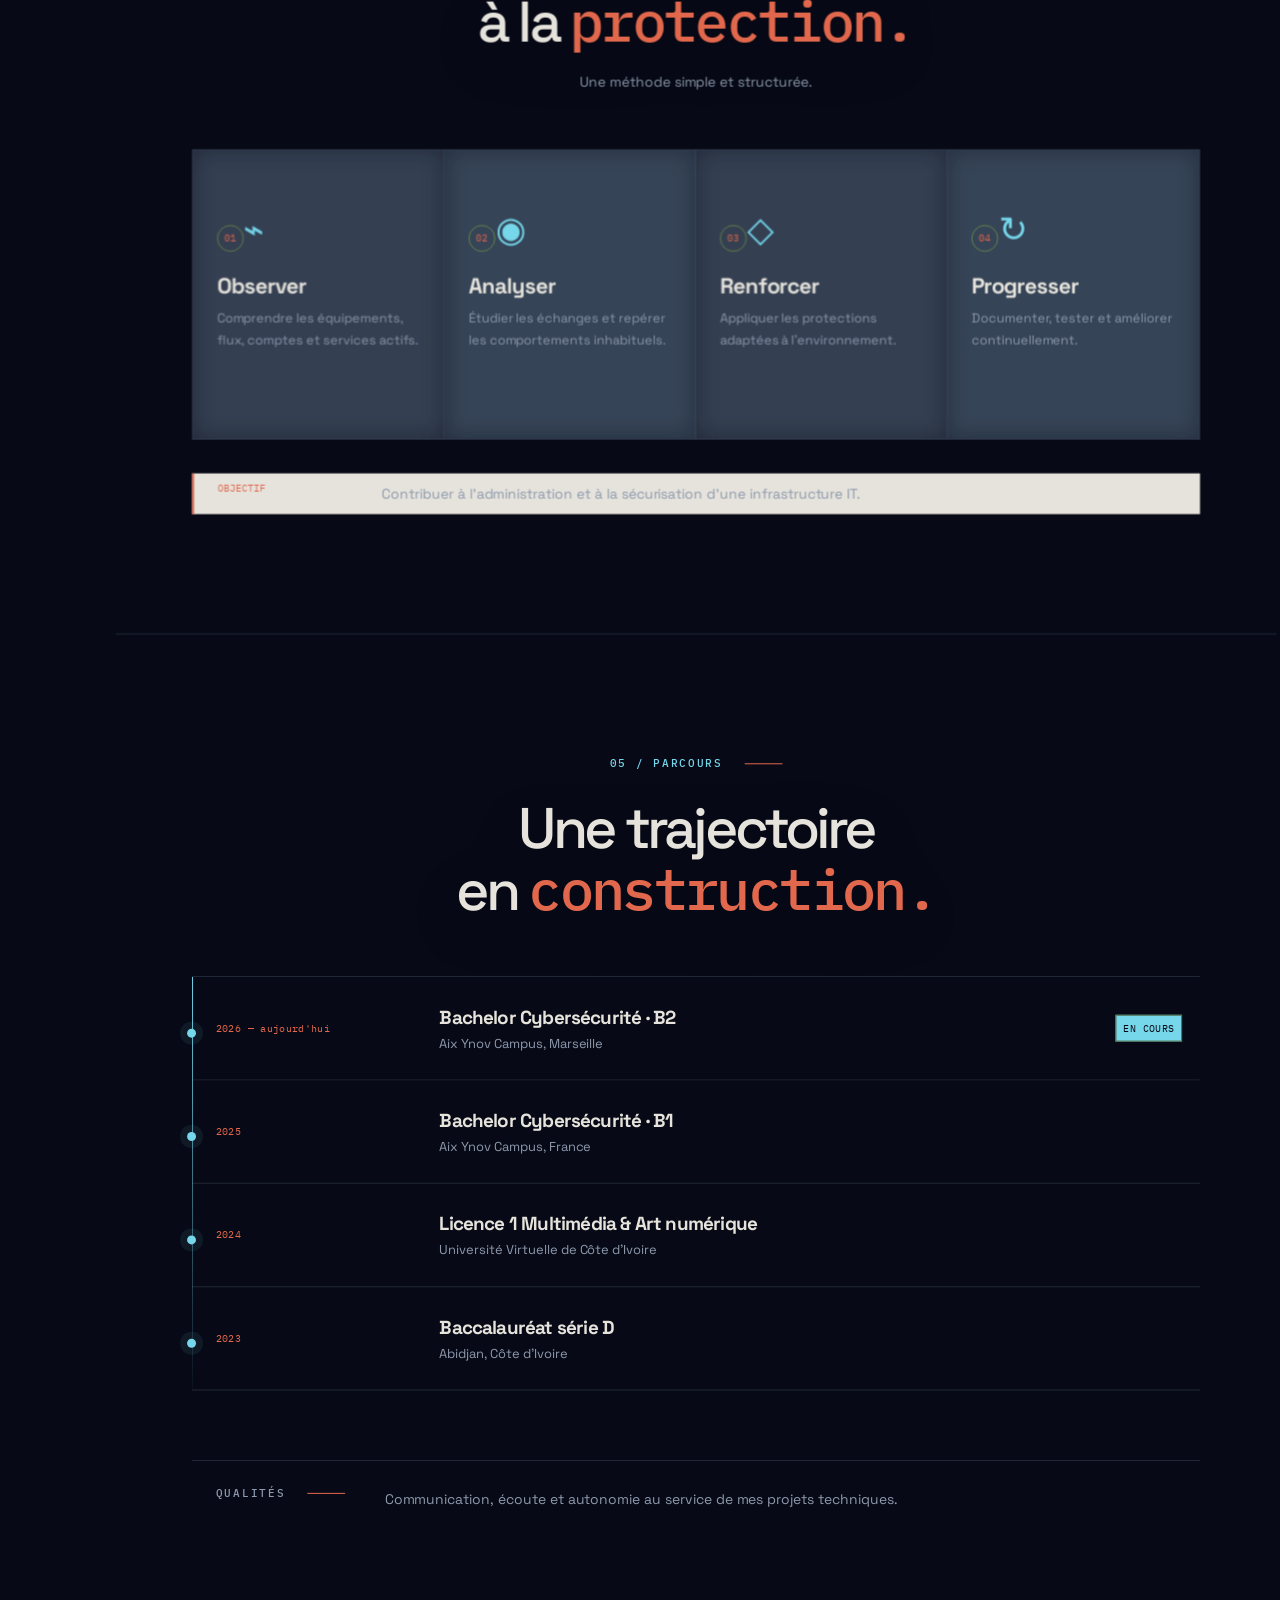
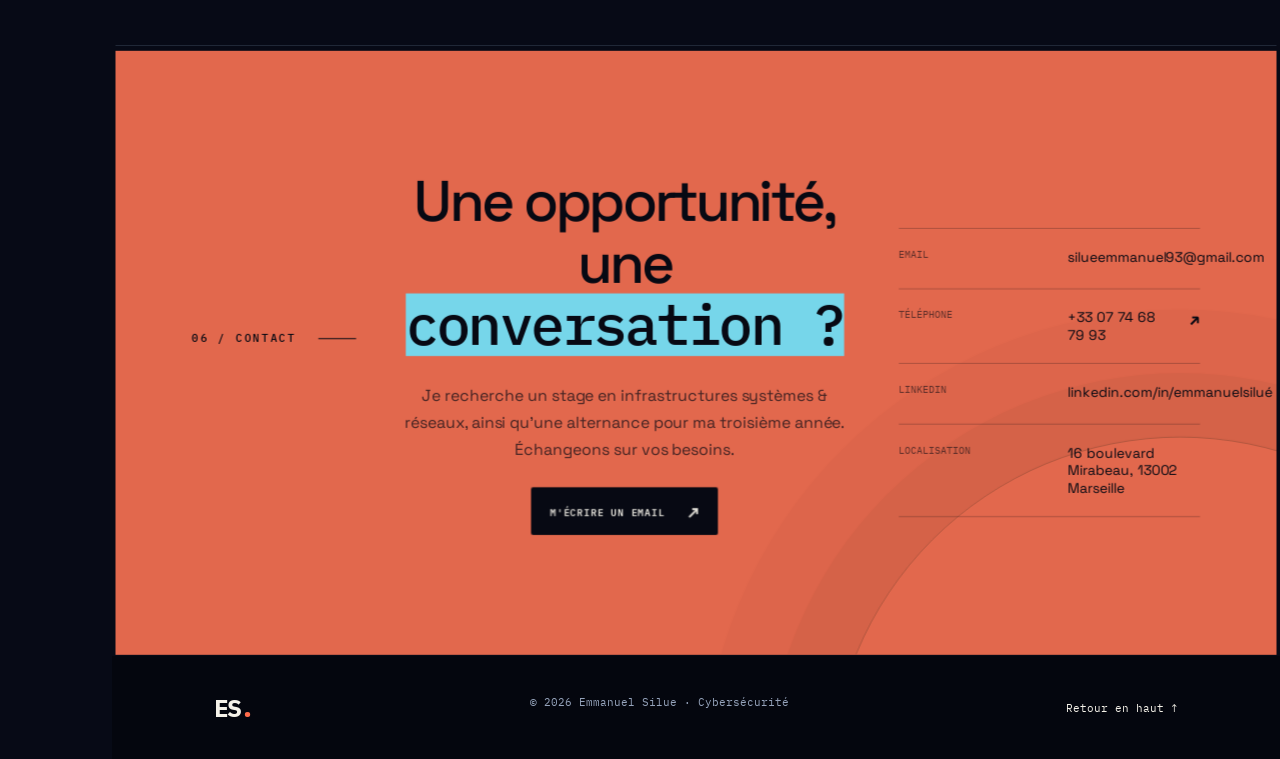
==== commit 7ad87880: "V7" ====
--- a/index.html
+++ b/index.html
@@ -7,19 +7,20 @@
     <title>Emmanuel Silue — Cybersécurité</title>
     <link rel="preconnect" href="https://fonts.googleapis.com" />
     <link rel="preconnect" href="https://fonts.gstatic.com" crossorigin />
-    <link href="https://fonts.googleapis.com/css2?family=DM+Mono:wght@400;500&family=Manrope:wght@400;500;600;700;800&display=swap" rel="stylesheet" />
-    <link rel="stylesheet" href="styles.css" />
-    <link rel="stylesheet" href="enhancements.css" />
-    <link rel="stylesheet" href="project-dialog.css" />
-    <link rel="stylesheet" href="premium.css" />
-    <link rel="stylesheet" href="project-hover.css" />
-    <link rel="stylesheet" href="project-images.css" />
-    <link rel="stylesheet" href="portrait.css" />
-    <link rel="stylesheet" href="motion.css?v=6" />
-    <link rel="stylesheet" href="effects.css?v=6" />
-    <link rel="stylesheet" href="v4.css?v=6" />
-    <link rel="stylesheet" href="v5.css?v=6" />
-    <link rel="stylesheet" href="v6.css?v=6" />
+    <link href="https://fonts.googleapis.com/css2?family=IBM+Plex+Mono:wght@400;500;600&family=Space+Grotesk:wght@400;500;600;700&display=swap" rel="stylesheet" />
+    <link rel="stylesheet" href="styles.css?v=7" />
+    <link rel="stylesheet" href="enhancements.css?v=7" />
+    <link rel="stylesheet" href="project-dialog.css?v=7" />
+    <link rel="stylesheet" href="premium.css?v=7" />
+    <link rel="stylesheet" href="project-hover.css?v=7" />
+    <link rel="stylesheet" href="project-images.css?v=7" />
+    <link rel="stylesheet" href="portrait.css?v=7" />
+    <link rel="stylesheet" href="motion.css?v=7" />
+    <link rel="stylesheet" href="effects.css?v=7" />
+    <link rel="stylesheet" href="v4.css?v=7" />
+    <link rel="stylesheet" href="v5.css?v=7" />
+    <link rel="stylesheet" href="v6.css?v=7" />
+    <link rel="stylesheet" href="v7.css?v=7" />
   </head>
   <body>
     <div class="boot-sequence" aria-hidden="true">
@@ -177,7 +178,7 @@
       </section>
     </main>
     <footer><a class="brand" href="#accueil">ES<span>.</span></a><p>© <span id="year"></span> Emmanuel Silue · Cybersécurité</p><a href="#accueil">Retour en haut ↑</a></footer>
-    <script src="script.js?v=6"></script>
-    <script src="effects.js?v=6"></script>
+    <script src="script.js?v=7"></script>
+    <script src="effects.js?v=7"></script>
   </body>
 </html>
--- a/v7.css
+++ b/v7.css
@@ -0,0 +1,718 @@
+/* V7 — Network dossier. Direction artistique originale pour Emmanuel Silue. */
+:root {
+  --paper: #070a16;
+  --panel: #0e1427;
+  --panel-2: #141d35;
+  --ink: #f5f2e9;
+  --muted: #95a3bb;
+  --line: rgba(151, 178, 216, .19);
+  --lime: #ff6b4a;
+  --acid: #72e6ff;
+  --coral: #ff6b4a;
+  --cyan: #72e6ff;
+  --cream: #f5f2e9;
+  --navy: #070a16;
+  --sans: "Space Grotesk", Arial, sans-serif;
+  --mono: "IBM Plex Mono", Consolas, monospace;
+  --radius: 4px;
+  --shadow: 0 32px 80px rgba(0, 0, 0, .38);
+}
+
+html { background: var(--navy); }
+
+body {
+  color: var(--ink);
+  background:
+    radial-gradient(circle at 82% 8%, rgba(114, 230, 255, .08), transparent 23rem),
+    radial-gradient(circle at 28% 42%, rgba(255, 107, 74, .055), transparent 28rem),
+    var(--paper);
+  font-family: var(--sans);
+}
+
+body::before {
+  content: "";
+  position: fixed;
+  inset: 0;
+  z-index: -2;
+  pointer-events: none;
+  background-image:
+    linear-gradient(rgba(114, 230, 255, .035) 1px, transparent 1px),
+    linear-gradient(90deg, rgba(114, 230, 255, .035) 1px, transparent 1px);
+  background-size: 64px 64px;
+  -webkit-mask-image: linear-gradient(to right, transparent, #000 17%, #000 85%, transparent);
+  mask-image: linear-gradient(to right, transparent, #000 17%, #000 85%, transparent);
+}
+
+body::after {
+  content: "";
+  position: fixed;
+  left: 112px;
+  right: 0;
+  top: 0;
+  height: 3px;
+  z-index: 80;
+  pointer-events: none;
+  background: linear-gradient(90deg, var(--coral) 0 20%, transparent 20% 22%, var(--cyan) 22% 38%, transparent 38%);
+}
+
+::selection { color: var(--navy); background: var(--cyan); }
+
+.noise { opacity: .025; }
+.scan-line, .shooting-stars, .ambient-motion, .motion-cursor { display: none !important; }
+.cursor-glow { opacity: .26; filter: hue-rotate(130deg); }
+.reading-progress { left: 112px; top: 0; height: 3px; }
+.reading-progress span { background: var(--coral); box-shadow: 0 0 18px rgba(255,107,74,.7); }
+
+/* Boot screen */
+.boot-sequence { background: var(--navy); }
+.boot-mark { font-family: var(--sans); letter-spacing: -.08em; }
+.boot-mark span, .boot-copy span { color: var(--coral); }
+.boot-copy b { background: var(--cyan); }
+.boot-code { color: var(--muted); }
+
+/* A narrow permanent navigation rail replaces the usual top navigation. */
+.site-header {
+  position: fixed;
+  inset: 0 auto 0 0;
+  width: 112px;
+  height: 100vh;
+  padding: 27px 16px 22px;
+  display: flex;
+  flex-direction: column;
+  align-items: center;
+  gap: 22px;
+  z-index: 60;
+  overflow: visible;
+  color: var(--ink);
+  background: rgba(7, 10, 22, .9);
+  border: 0;
+  border-right: 1px solid var(--line);
+  backdrop-filter: blur(18px);
+}
+
+.site-header .brand {
+  width: 58px;
+  height: 58px;
+  display: grid;
+  place-items: center;
+  flex: 0 0 auto;
+  color: var(--cream);
+  background: var(--coral);
+  border-radius: 50%;
+  font: 700 18px/1 var(--sans);
+  letter-spacing: -.06em;
+  transform: rotate(-8deg);
+  box-shadow: 0 0 0 7px rgba(255, 107, 74, .08);
+}
+
+.site-header .brand span { color: var(--navy); }
+
+.site-header nav {
+  flex: 1;
+  min-height: 0;
+  width: 100%;
+  display: flex;
+  flex-direction: column;
+  justify-content: center;
+  align-items: stretch;
+  gap: 7px;
+}
+
+.site-header .nav-link {
+  position: relative;
+  display: grid;
+  place-items: center;
+  min-height: 58px;
+  padding: 8px 3px;
+  color: var(--muted);
+  border: 1px solid transparent;
+  border-radius: 2px;
+  font: 500 9px/1.2 var(--mono);
+  letter-spacing: .08em;
+  text-transform: uppercase;
+  transition: color .25s ease, border-color .25s ease, background .25s ease;
+}
+
+.site-header .nav-link::before {
+  display: block;
+  margin-bottom: 4px;
+  color: var(--cyan);
+  font: 500 8px/1 var(--mono);
+}
+
+.site-header .nav-link:nth-child(1)::before { content: "00"; }
+.site-header .nav-link:nth-child(2)::before { content: "02"; }
+.site-header .nav-link:nth-child(3)::before { content: "03"; }
+.site-header .nav-link:nth-child(4)::before { content: "05"; }
+.site-header .nav-link:hover, .site-header .nav-link.active {
+  color: var(--cream);
+  background: rgba(114, 230, 255, .06);
+  border-color: rgba(114, 230, 255, .22);
+}
+.site-header .nav-link.active::after {
+  content: "";
+  position: absolute;
+  right: -17px;
+  left: auto;
+  top: 50%;
+  bottom: auto;
+  width: 4px;
+  height: 24px;
+  background: var(--coral);
+  box-shadow: 0 0 16px rgba(255, 107, 74, .65);
+  transform: translateY(-50%);
+}
+
+.contact-top {
+  width: 76px;
+  min-height: 76px;
+  display: grid;
+  place-items: center;
+  padding: 10px;
+  text-align: center;
+  color: var(--navy) !important;
+  background: var(--cyan);
+  border: 0 !important;
+  border-radius: 50%;
+  font: 600 9px/1.25 var(--mono);
+  text-transform: uppercase;
+  transform: rotate(4deg);
+  transition: transform .25s ease, background .25s ease !important;
+}
+.contact-top:hover { background: var(--cream); transform: rotate(0) scale(1.05); }
+.contact-top span { display: none; }
+.header-stream { display: none; }
+
+main, footer { margin-left: 112px; }
+.section { max-width: 1440px; padding-left: clamp(32px, 6vw, 100px); padding-right: clamp(32px, 6vw, 100px); }
+
+/* Shared editorial system */
+.section-label {
+  color: var(--cyan);
+  font: 500 11px/1 var(--mono);
+  letter-spacing: .16em;
+}
+.section-label::before { display: none; }
+.section-label::after {
+  content: "";
+  display: inline-block;
+  width: 38px;
+  height: 1px;
+  margin-left: 12px;
+  vertical-align: middle;
+  background: var(--coral);
+}
+.section-heading { align-items: end; margin-left: 0; }
+.section-heading h2, .about-content h2, .contact-main h2 {
+  color: var(--cream);
+  font-family: var(--sans);
+  font-weight: 500;
+  letter-spacing: -.055em;
+}
+.section-heading h2 em, .about-content h2 em, .contact-main h2 em {
+  color: var(--coral);
+  font-family: var(--mono);
+  font-weight: 500;
+  font-style: normal;
+  letter-spacing: -.06em;
+}
+.section-heading > p { color: var(--muted); }
+
+/* Hero: asymmetric dossier cover */
+.hero {
+  position: relative;
+  min-height: 100svh;
+  display: grid;
+  grid-template-columns: minmax(0, 1.08fr) minmax(390px, .92fr);
+  align-items: center;
+  gap: clamp(34px, 6vw, 100px);
+  padding-top: 82px;
+  padding-bottom: 76px;
+  overflow: hidden;
+}
+.hero::before {
+  content: "PORTFOLIO / 2026";
+  position: absolute;
+  top: 34px;
+  right: clamp(32px, 6vw, 100px);
+  color: var(--muted);
+  font: 500 10px/1 var(--mono);
+  letter-spacing: .18em;
+}
+.hero::after {
+  content: "NODE 13 · MARSEILLE";
+  position: absolute;
+  right: -58px;
+  top: 50%;
+  color: rgba(114, 230, 255, .5);
+  font: 500 9px/1 var(--mono);
+  letter-spacing: .18em;
+  transform: rotate(90deg);
+}
+.hero-copy { position: relative; z-index: 4; max-width: 780px; }
+.eyebrow {
+  width: max-content;
+  padding: 9px 13px;
+  color: var(--cream);
+  background: rgba(255,107,74,.09);
+  border: 1px solid rgba(255,107,74,.36);
+  border-radius: 999px;
+  font-family: var(--mono);
+}
+.eyebrow span { background: var(--coral); box-shadow: 0 0 12px var(--coral); }
+.role-loop { margin-top: 30px; color: var(--muted); font: 500 11px/1 var(--mono); letter-spacing: .14em; }
+.role-loop strong { color: var(--cyan); }
+.hero h1 {
+  max-width: 820px;
+  margin: 22px 0 24px;
+  color: var(--cream);
+  font: 600 clamp(54px, 6vw, 96px)/.9 var(--sans);
+  letter-spacing: -.075em;
+}
+.hero h1 em {
+  position: relative;
+  display: inline-block;
+  padding: 0 .07em .05em;
+  color: var(--navy);
+  background: var(--coral);
+  font-family: var(--mono);
+  font-weight: 600;
+  font-style: normal;
+  letter-spacing: -.08em;
+  transform: rotate(-1.5deg);
+}
+.hero h1 em::after {
+  content: "";
+  position: absolute;
+  right: -12px;
+  bottom: -12px;
+  width: 11px;
+  height: 11px;
+  background: var(--cyan);
+}
+.intro { max-width: 620px; color: #b8c2d3; font-size: clamp(17px, 1.5vw, 21px); line-height: 1.62; }
+.hero-actions { gap: 10px; }
+.button {
+  min-height: 48px;
+  border-radius: 2px;
+  font: 600 10px/1 var(--mono);
+  letter-spacing: .08em;
+  text-transform: uppercase;
+}
+.button-primary { color: var(--navy); background: var(--coral); border-color: var(--coral); }
+.button-primary:hover { color: var(--navy); background: var(--cyan); border-color: var(--cyan); }
+.button-ghost { color: var(--cream); background: transparent; border-color: var(--line); }
+.button-ghost:hover { color: var(--cyan); border-color: var(--cyan); background: rgba(114,230,255,.05); }
+.button-cv { color: var(--navy); background: var(--cream); border-color: var(--cream); }
+.button-cv:hover { background: var(--cyan); border-color: var(--cyan); }
+.hero-metrics {
+  display: grid;
+  grid-template-columns: repeat(3, 1fr);
+  margin-top: 42px;
+  padding-top: 19px;
+  border-top: 1px solid var(--line);
+}
+.hero-metrics div { padding: 0 16px 0 0; border: 0; }
+.hero-metrics div + div { padding-left: 16px; border-left: 1px solid var(--line); }
+.hero-metrics span { color: var(--coral); font-family: var(--mono); }
+.hero-metrics strong { color: var(--cream); }
+
+.hero-art {
+  position: relative;
+  min-height: 640px;
+  border: 1px solid var(--line);
+  background: linear-gradient(145deg, rgba(114,230,255,.06), rgba(255,107,74,.025));
+  box-shadow: var(--shadow);
+  isolation: isolate;
+}
+.hero-art::before {
+  content: "SECURE\A INFRASTRUCTURE";
+  white-space: pre;
+  position: absolute;
+  right: -1px;
+  top: -1px;
+  z-index: 8;
+  padding: 15px 18px;
+  color: var(--navy);
+  background: var(--cyan);
+  font: 600 9px/1.45 var(--mono);
+  letter-spacing: .15em;
+}
+.hero-art::after {
+  content: "";
+  position: absolute;
+  inset: 24px;
+  z-index: -1;
+  border: 1px dashed rgba(114,230,255,.2);
+}
+.cyber-slideshow {
+  inset: 28px 28px auto;
+  height: 44%;
+  border-radius: 0;
+  clip-path: polygon(0 0, 100% 0, 100% 86%, 90% 100%, 0 100%);
+  opacity: .72;
+}
+.cyber-slide::after { background: linear-gradient(180deg, transparent, rgba(7,10,22,.88)); }
+.slide-caption { color: var(--cream); font-family: var(--mono); }
+.portrait-card {
+  left: 12%;
+  right: auto;
+  top: auto;
+  bottom: 42px;
+  width: 55%;
+  border: 6px solid var(--cream);
+  border-radius: 0;
+  transform: rotate(-2deg);
+  box-shadow: 22px 22px 0 rgba(255,107,74,.14), var(--shadow);
+}
+.portrait-card img { filter: saturate(.82) contrast(1.06); }
+.portrait-card figcaption { color: var(--cream); background: rgba(7,10,22,.92); border-top: 1px solid var(--line); }
+.portrait-card figcaption small { color: var(--cyan); }
+.terminal-card {
+  right: -28px;
+  left: auto;
+  top: auto;
+  bottom: 92px;
+  width: 57%;
+  color: var(--cream);
+  background: rgba(10,15,30,.94);
+  border: 1px solid rgba(114,230,255,.32);
+  border-radius: 0;
+  box-shadow: 12px 12px 0 rgba(114,230,255,.08);
+  transform: rotate(1.5deg);
+}
+.terminal-bar { border-color: var(--line); color: var(--muted); }
+.terminal-card p b, .terminal-output, .caret { color: var(--cyan); }
+.status-card {
+  left: -30px;
+  top: 30%;
+  bottom: auto;
+  color: var(--cream);
+  background: var(--panel-2);
+  border: 1px solid var(--line);
+  border-radius: 0;
+}
+.status-dot { background: var(--coral); box-shadow: 0 0 12px var(--coral); }
+.status-card small { color: var(--muted); }
+.grid-core { right: 16px; bottom: 20px; opacity: .38; }
+.grid-core span { color: var(--cyan); border-color: rgba(114,230,255,.3); }
+.orbit { border-color: rgba(255,107,74,.2); }
+.scroll-hint { color: var(--muted); font-family: var(--mono); }
+.scroll-hint span { border-color: var(--coral); }
+
+/* Moving protocol route */
+.tech-marquee {
+  margin-left: 0;
+  color: var(--navy);
+  background: var(--cyan);
+  border: 0;
+  transform: none;
+  box-shadow: 0 8px 0 rgba(114,230,255,.08);
+}
+.tech-marquee::before {
+  content: "LIVE ROUTE";
+  position: absolute;
+  left: 0;
+  top: 0;
+  bottom: 0;
+  z-index: 3;
+  display: grid;
+  place-items: center;
+  width: 112px;
+  color: var(--cream);
+  background: var(--coral);
+  font: 600 9px/1 var(--mono);
+  letter-spacing: .12em;
+}
+.tech-marquee-track { padding-left: 112px; }
+.tech-marquee-track i { color: var(--coral); }
+.tech-marquee::after { background: linear-gradient(-90deg, var(--cyan), transparent); }
+
+/* Profile */
+.about { grid-template-columns: 160px minmax(0,1fr); gap: 40px 70px; background: transparent; }
+.about-content { max-width: 950px; }
+.about-content h2 { font-size: clamp(38px, 5vw, 72px); line-height: .98; }
+.about-text { color: var(--muted); }
+.stats { grid-column: 2; gap: 12px; }
+.stats div {
+  min-height: 170px;
+  padding: 26px;
+  background: var(--panel);
+  border: 1px solid var(--line);
+  border-radius: 0;
+}
+.stats div:nth-child(2) { background: var(--coral); transform: translateY(18px); }
+.stats div:nth-child(2) strong, .stats div:nth-child(2) span { color: var(--navy); }
+.stats strong { color: var(--cyan); font-family: var(--mono); }
+.stats span { color: var(--muted); }
+
+/* Competencies become a bento topology instead of repeated horizontal rows. */
+.skills { overflow: hidden; }
+.skills-list {
+  margin-left: 0;
+  display: grid;
+  grid-template-columns: repeat(12, 1fr);
+  gap: 14px;
+  border: 0;
+}
+.skill-row {
+  position: relative;
+  display: flex;
+  flex-direction: column;
+  align-items: flex-start;
+  justify-content: space-between;
+  min-height: 340px;
+  padding: 32px;
+  overflow: hidden;
+  background: var(--panel);
+  border: 1px solid var(--line);
+  border-radius: 0;
+}
+.skill-row:nth-child(1), .skill-row:nth-child(4) { grid-column: span 7; }
+.skill-row:nth-child(2), .skill-row:nth-child(3) { grid-column: span 5; }
+.skill-row:nth-child(2) { background: var(--cream); color: var(--navy); transform: translateY(34px); }
+.skill-row:nth-child(3) { background: var(--coral); color: var(--navy); }
+.skill-row:nth-child(4) { transform: translateY(34px); }
+.skill-row::after {
+  content: "";
+  position: absolute;
+  right: -42px;
+  left: auto;
+  top: -42px;
+  bottom: auto;
+  width: 130px;
+  height: 130px;
+  border: 1px solid rgba(114,230,255,.18);
+  border-radius: 50%;
+  box-shadow: 0 0 0 22px rgba(114,230,255,.025), 0 0 0 44px rgba(114,230,255,.018);
+  background: none;
+  transform: none;
+  animation: none;
+}
+.skill-row:hover { padding: 32px; transform: translateY(-6px); border-color: var(--cyan); }
+.skill-row:nth-child(2):hover, .skill-row:nth-child(4):hover { transform: translateY(28px); }
+.skill-number { color: var(--coral); font: 500 11px/1 var(--mono); }
+.skill-row:nth-child(2) .skill-number, .skill-row:nth-child(3) .skill-number { color: var(--navy); }
+.skill-row h3 { margin-top: auto; color: var(--cream); font-size: clamp(28px,3vw,46px); letter-spacing: -.04em; }
+.skill-row:nth-child(2) h3, .skill-row:nth-child(3) h3 { color: var(--navy); }
+.skill-row:nth-child(2):hover h3, .skill-row:nth-child(3):hover h3 { color: var(--navy); }
+.skill-row p { max-width: 440px; margin-top: 8px; color: var(--muted); }
+.skill-row:nth-child(2) p, .skill-row:nth-child(3) p { color: rgba(7,10,22,.72); }
+.skill-row .tags { margin-top: 24px; }
+.skill-row .tags span { color: var(--cyan); background: rgba(114,230,255,.07); border-color: rgba(114,230,255,.2); border-radius: 999px; }
+.skill-row:nth-child(2) .tags span, .skill-row:nth-child(3) .tags span { color: var(--navy); background: rgba(7,10,22,.07); border-color: rgba(7,10,22,.18); }
+.skill-arrow { position: absolute; top: 28px; right: 28px; color: var(--cyan); }
+.skill-row:nth-child(2) .skill-arrow, .skill-row:nth-child(3) .skill-arrow { color: var(--navy); }
+
+/* Projects: modular lab reports */
+.projects { background: rgba(14, 20, 39, .55); }
+.projects-grid { margin-left: 0; grid-template-columns: repeat(12, 1fr); gap: 18px; align-items: start; }
+.project-card, .project-card.large {
+  grid-column: span 6;
+  padding: 16px 16px 28px;
+  color: var(--ink);
+  background: var(--panel);
+  border: 1px solid var(--line);
+  border-radius: 0;
+  box-shadow: none;
+}
+.project-card:first-child { grid-column: 1 / span 8; }
+.project-card:nth-child(2) { grid-column: 9 / span 4; margin-top: 90px; }
+.project-card:nth-child(3) { grid-column: 4 / span 7; }
+.project-card:hover { border-color: var(--coral); box-shadow: 16px 16px 0 rgba(255,107,74,.09); }
+.project-visual { border-radius: 0; clip-path: polygon(0 0, 100% 0, 100% 91%, 94% 100%, 0 100%); }
+.project-card:nth-child(2) .project-visual { aspect-ratio: 1 / 1.15; }
+.project-visual::after { background: linear-gradient(180deg, transparent 35%, rgba(7,10,22,.8)); }
+.project-meta { color: var(--cyan); font-family: var(--mono); }
+.project-card h3 { color: var(--cream); font-family: var(--sans); letter-spacing: -.035em; }
+.project-card > p { color: var(--muted); }
+.project-footer span { color: var(--cyan); background: rgba(114,230,255,.06); border-color: rgba(114,230,255,.2); border-radius: 999px; }
+.hover-label { color: var(--coral) !important; background: transparent !important; border-color: transparent !important; }
+.project-hover-panel { color: var(--navy); background: var(--coral); }
+.project-hover-panel span, .project-hover-panel div { color: rgba(7,10,22,.72); }
+.project-note { margin-left: 0; color: var(--muted); }
+.project-note a { color: var(--cyan); }
+
+/* Method, journey and contact */
+.method { background: transparent; }
+.method-grid { gap: 0; border: 1px solid var(--line); }
+.method-card {
+  min-height: 290px;
+  background: transparent;
+  border: 0;
+  border-right: 1px solid var(--line);
+  border-radius: 0;
+}
+.method-card:last-child { border-right: 0; }
+.method-card:nth-child(even) { background: rgba(114,230,255,.035); }
+.method-card > span { color: var(--coral); }
+.method-card h3 { color: var(--cream); }
+.method-card p { color: var(--muted); }
+.method-icon { color: var(--cyan); }
+.recruiter-note { color: var(--navy); background: var(--cream); border-radius: 0; }
+.recruiter-note span { color: var(--coral); }
+
+.timeline { margin-left: 0; border-color: var(--line); }
+.timeline::before { background: linear-gradient(var(--cyan), rgba(114,230,255,.04)); }
+.timeline-item {
+  position: relative;
+  grid-template-columns: 200px 1fr auto;
+  color: var(--ink);
+  border-color: var(--line);
+}
+.timeline-item::before {
+  content: "";
+  position: absolute;
+  left: -5px;
+  top: 50%;
+  width: 9px;
+  height: 9px;
+  background: var(--cyan);
+  border-radius: 50%;
+  box-shadow: 0 0 0 7px rgba(114,230,255,.08);
+}
+.timeline-date { color: var(--coral); font-family: var(--mono); }
+.timeline-item h3 { color: var(--cream); }
+.timeline-item p, .experience p { color: var(--muted); }
+.timeline-state { color: var(--navy); background: var(--cyan); }
+.experience { margin-left: 0; }
+
+.contact {
+  position: relative;
+  max-width: none;
+  display: grid;
+  grid-template-columns: 160px minmax(0,1.2fr) minmax(300px,.8fr);
+  gap: 48px;
+  color: var(--navy);
+  background: var(--coral);
+  overflow: hidden;
+}
+.contact::after {
+  content: "0101\A1010\A0011";
+  white-space: pre;
+  position: absolute;
+  right: 4vw;
+  left: auto;
+  top: auto;
+  bottom: -38px;
+  width: auto;
+  height: auto;
+  color: rgba(7,10,22,.08);
+  font: 600 92px/.62 var(--mono);
+  letter-spacing: -.1em;
+  background: none;
+  transform: none;
+  animation: none;
+}
+.contact .section-label { color: var(--navy); }
+.contact .section-label::after { background: var(--navy); }
+.contact-main, .contact-details { position: relative; z-index: 2; }
+.contact-main h2, .contact-main h2 em { color: var(--navy); }
+.contact-main h2 em { background: var(--cyan); }
+.contact-main p { color: rgba(7,10,22,.72); }
+.contact .button-primary { color: var(--cream); background: var(--navy); border-color: var(--navy); }
+.contact .button-primary:hover { color: var(--navy); background: var(--cyan); border-color: var(--cyan); }
+.contact-details { border-color: rgba(7,10,22,.24); }
+.contact-details a, .contact-details div { color: var(--navy); border-color: rgba(7,10,22,.24); }
+.contact-details span { color: rgba(7,10,22,.6); }
+.contact-details b { color: var(--navy); }
+
+footer {
+  color: var(--muted);
+  background: #04060e;
+  border-color: var(--line);
+}
+footer .brand, footer a { color: var(--cream); }
+footer .brand span { color: var(--coral); }
+
+/* Dialog */
+.project-dialog { color: var(--ink); background: var(--panel); border-color: var(--line); border-radius: 0; }
+.project-dialog::backdrop { background: rgba(2,4,10,.84); backdrop-filter: blur(10px); }
+.dialog-top, .dialog-note { border-color: var(--line); }
+.dialog-top > span, .dialog-tags span { color: var(--cyan); }
+.dialog-close { color: var(--navy); background: var(--coral); }
+.project-dialog h2, .project-dialog h3 { color: var(--cream); }
+.dialog-intro, .project-dialog li, .project-dialog p { color: var(--muted); }
+
+/* Scroll motion stays visible but controlled. */
+.reveal { transition-duration: .75s; transition-timing-function: cubic-bezier(.2,.8,.2,1); }
+@media (hover: hover) {
+  .skill-row, .project-card, .method-card { transition: transform .35s cubic-bezier(.2,.8,.2,1), border-color .3s ease, box-shadow .3s ease; }
+}
+
+@media (max-width: 1120px) {
+  .hero { grid-template-columns: 1fr; padding-top: 130px; }
+  .hero-art { width: min(720px, 100%); min-height: 610px; }
+  .projects-grid { grid-template-columns: repeat(2,1fr); }
+  .project-card, .project-card.large, .project-card:first-child, .project-card:nth-child(2), .project-card:nth-child(3) { grid-column: auto; margin-top: 0; }
+  .project-card:first-child { grid-column: 1 / -1; }
+  .contact { grid-template-columns: 120px 1fr; }
+  .contact-details { grid-column: 2; }
+}
+
+@media (max-width: 820px) {
+  body::after { left: 0; }
+  .reading-progress { left: 0; }
+  .site-header {
+    inset: 0 0 auto;
+    width: 100%;
+    height: 74px;
+    padding: 10px 18px;
+    flex-direction: row;
+    gap: 14px;
+    border-right: 0;
+    border-bottom: 1px solid var(--line);
+  }
+  .site-header .brand { width: 46px; height: 46px; }
+  .site-header nav { flex-direction: row; justify-content: flex-end; width: auto; margin-left: auto; gap: 3px; }
+  .site-header .nav-link { min-height: 42px; padding: 7px 8px; }
+  .site-header .nav-link::before, .site-header .nav-link.active::after { display: none; }
+  .contact-top { width: 48px; min-height: 48px; font-size: 0; }
+  .contact-top::before { content: "@"; font: 600 15px/1 var(--mono); }
+  main, footer, .tech-marquee { margin-left: 0; }
+  .section { padding-left: 24px; padding-right: 24px; }
+  .hero { padding-top: 116px; }
+  .hero::after { display: none; }
+  .tech-marquee::before { width: 94px; }
+  .tech-marquee-track { padding-left: 94px; }
+  .about { grid-template-columns: 1fr; }
+  .stats { grid-column: 1; }
+  .skills-list { grid-template-columns: repeat(2,1fr); }
+  .skill-row, .skill-row:nth-child(1), .skill-row:nth-child(2), .skill-row:nth-child(3), .skill-row:nth-child(4) { grid-column: auto; transform: none; }
+  .skill-row:nth-child(2):hover, .skill-row:nth-child(4):hover { transform: translateY(-6px); }
+  .method-grid { grid-template-columns: repeat(2,1fr); }
+  .method-card:nth-child(2) { border-right: 0; }
+  .method-card:nth-child(-n+2) { border-bottom: 1px solid var(--line); }
+  .contact { grid-template-columns: 1fr; }
+  .contact-details { grid-column: 1; }
+}
+
+@media (max-width: 600px) {
+  .site-header { padding-inline: 14px; }
+  .site-header .nav-link { font-size: 8px; letter-spacing: .02em; padding-inline: 5px; }
+  .site-header .nav-link:nth-child(2) { display: none; }
+  .section { padding-left: 18px; padding-right: 18px; }
+  .hero h1 { font-size: clamp(45px, 14.3vw, 68px); }
+  .hero-actions { display: grid; grid-template-columns: 1fr 1fr; }
+  .hero-actions .button { width: 100%; justify-content: center; text-align: center; padding-inline: 10px; font-size: 8px; }
+  .hero-metrics { grid-template-columns: 1fr; gap: 13px; }
+  .hero-metrics div, .hero-metrics div + div { padding: 0 0 13px; border-left: 0; border-bottom: 1px solid var(--line); }
+  .hero-art { min-height: 520px; }
+  .cyber-slideshow { inset: 18px 18px auto; }
+  .portrait-card { left: 8%; width: 64%; }
+  .terminal-card { right: -8px; width: 68%; font-size: 10px; }
+  .status-card { left: -8px; }
+  .stats, .skills-list, .projects-grid, .method-grid { grid-template-columns: 1fr; }
+  .stats div:nth-child(2), .skill-row:nth-child(2), .skill-row:nth-child(4) { transform: none; }
+  .skill-row { min-height: 300px; }
+  .skill-row, .skill-row:hover { padding: 24px; }
+  .project-card:first-child { grid-column: auto; }
+  .method-card, .method-card:nth-child(2) { border-right: 0; border-bottom: 1px solid var(--line); }
+  .timeline-item { grid-template-columns: 1fr; gap: 10px; padding-left: 20px; }
+  .contact { padding-top: 76px; padding-bottom: 76px; }
+}
+
+@media (prefers-reduced-motion: reduce) {
+  .tech-marquee-track { animation-play-state: paused !important; }
+  .site-header .brand, .contact-top, .portrait-card, .terminal-card { transform: none; }
+}
